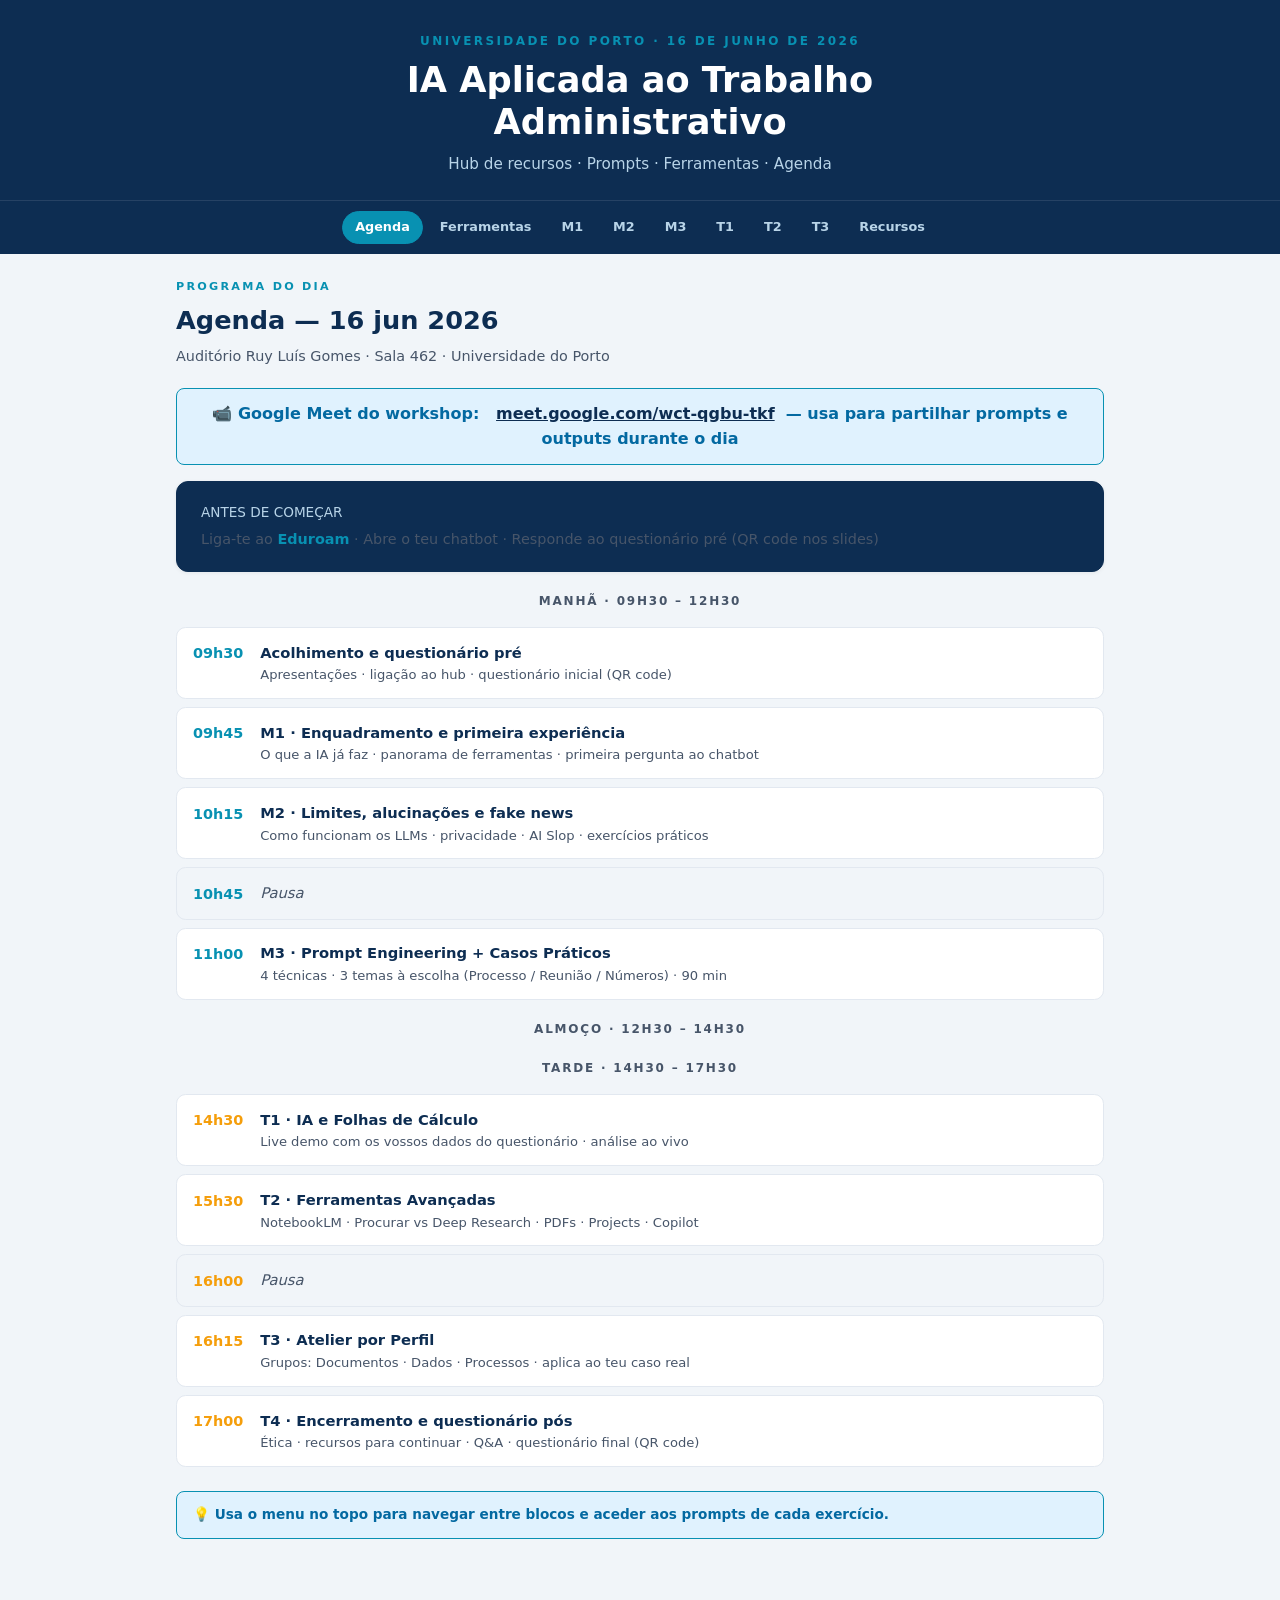
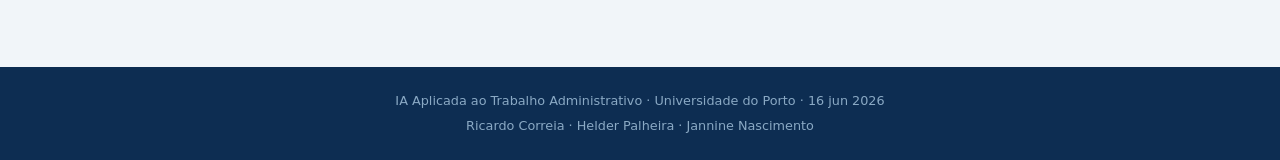
==== index.html @ 58682c1c "Update fake news prompt + Meet link" ====
<!DOCTYPE html>
<html lang="pt">
<head>
<meta charset="UTF-8">
<meta name="viewport" content="width=device-width, initial-scale=1.0">
<title>IA no Trabalho Administrativo · U.Porto · 16 jun 2026</title>
<style>
  :root {
    --navy:   #0D2D52;
    --cyan:   #0891B2;
    --amber:  #F59E0B;
    --green:  #10B981;
    --red:    #DC2626;
    --slate9: #1E293B;
    --slate6: #475569;
    --slate2: #E2E8F0;
    --slate1: #F1F5F9;
    --white:  #FFFFFF;
  }
  * { box-sizing: border-box; margin: 0; padding: 0; }
  body { font-family: 'Segoe UI', system-ui, sans-serif; background: var(--slate1); color: var(--slate9); line-height: 1.6; }

  /* ── HEADER ── */
  header {
    background: var(--navy);
    color: var(--white);
    padding: 2rem 1.5rem 1.5rem;
    text-align: center;
  }
  header .tag {
    font-size: .75rem; font-weight: 700; letter-spacing: .2em;
    color: var(--cyan); text-transform: uppercase; margin-bottom: .5rem;
  }
  header h1 { font-size: clamp(1.4rem, 4vw, 2.2rem); font-weight: 800; line-height: 1.2; margin-bottom: .5rem; }
  header p  { font-size: .95rem; color: #B8D4E8; }

  /* ── NAV TABS ── */
  nav {
    background: var(--navy);
    border-top: 1px solid rgba(255,255,255,.1);
    display: flex; flex-wrap: wrap; justify-content: center; gap: .25rem;
    padding: .6rem 1rem;
    position: sticky; top: 0; z-index: 100;
  }
  nav a {
    color: #B8D4E8; font-size: .8rem; font-weight: 600;
    text-decoration: none; padding: .35rem .75rem;
    border-radius: 99px; border: 1px solid transparent;
    transition: all .15s;
  }
  nav a:hover, nav a.active { background: var(--cyan); color: var(--white); border-color: var(--cyan); }

  /* ── MAIN ── */
  main { max-width: 960px; margin: 0 auto; padding: 1.5rem 1rem 4rem; }

  /* ── SECTIONS ── */
  section { display: none; }
  section.active { display: block; }

  /* ── SECTION HEADER ── */
  .sec-header { margin-bottom: 1.25rem; }
  .sec-header .label {
    font-size: .7rem; font-weight: 700; letter-spacing: .2em;
    color: var(--cyan); text-transform: uppercase; margin-bottom: .25rem;
  }
  .sec-header h2 { font-size: 1.6rem; font-weight: 800; color: var(--navy); }
  .sec-header p  { font-size: .9rem; color: var(--slate6); margin-top: .25rem; }

  /* ── CARD ── */
  .card {
    background: var(--white); border-radius: .75rem;
    border: 1px solid var(--slate2); padding: 1.25rem 1.5rem;
    margin-bottom: 1rem;
    box-shadow: 0 1px 4px rgba(0,0,0,.06);
  }
  .card h3 { font-size: 1rem; font-weight: 700; color: var(--navy); margin-bottom: .4rem; }
  .card p  { font-size: .88rem; color: var(--slate6); }

  /* ── GRID ── */
  .grid2 { display: grid; grid-template-columns: 1fr 1fr; gap: 1rem; }
  .grid3 { display: grid; grid-template-columns: repeat(3, 1fr); gap: 1rem; }
  @media(max-width:640px) { .grid2, .grid3 { grid-template-columns: 1fr; } }

  /* ── TOOL CARD ── */
  .tool-card {
    background: var(--white); border-radius: .75rem;
    border: 1px solid var(--slate2); padding: 1rem 1.25rem;
    display: flex; flex-direction: column; gap: .3rem;
    box-shadow: 0 1px 4px rgba(0,0,0,.06);
  }
  .tool-card .tc-name { font-size: .95rem; font-weight: 700; color: var(--navy); }
  .tool-card .tc-desc { font-size: .82rem; color: var(--slate6); }
  .tool-card a {
    display: inline-block; margin-top: .4rem;
    font-size: .8rem; font-weight: 600; color: var(--cyan);
    text-decoration: none; border: 1px solid var(--cyan);
    padding: .2rem .65rem; border-radius: 99px;
  }
  .tool-card a:hover { background: var(--cyan); color: var(--white); }

  /* ── BADGE ── */
  .badge {
    display: inline-block; font-size: .7rem; font-weight: 700;
    padding: .15rem .5rem; border-radius: 99px; margin-bottom: .35rem;
    letter-spacing: .05em; text-transform: uppercase;
  }
  .badge-cyan   { background: #E0F2FE; color: #0369A1; }
  .badge-amber  { background: #FEF3C7; color: #92400E; }
  .badge-green  { background: #D1FAE5; color: #065F46; }
  .badge-navy   { background: #DBEAFE; color: var(--navy); }
  .badge-red    { background: #FEE2E2; color: #991B1B; }

  /* ── PROMPT BOX ── */
  .prompt-box {
    background: var(--slate1); border-left: 4px solid var(--cyan);
    border-radius: 0 .5rem .5rem 0; padding: .9rem 1rem;
    margin: .75rem 0; position: relative;
  }
  .prompt-box pre {
    font-family: 'Consolas', 'Courier New', monospace;
    font-size: .82rem; color: var(--slate9);
    white-space: pre-wrap; word-break: break-word;
  }
  .copy-btn {
    position: absolute; top: .5rem; right: .5rem;
    background: var(--cyan); color: var(--white);
    border: none; cursor: pointer; border-radius: .35rem;
    font-size: .72rem; font-weight: 600; padding: .2rem .55rem;
  }
  .copy-btn:hover { background: var(--navy); }

  /* ── AGENDA ── */
  .agenda-block {
    display: flex; gap: 1rem; align-items: flex-start;
    padding: .8rem 1rem; background: var(--white);
    border-radius: .6rem; border: 1px solid var(--slate2);
    margin-bottom: .5rem;
  }
  .agenda-time {
    min-width: 3.2rem; font-size: .9rem; font-weight: 800;
    color: var(--cyan); padding-top: .1rem;
  }
  .agenda-time.amber { color: var(--amber); }
  .agenda-title  { font-size: .92rem; font-weight: 700; color: var(--navy); }
  .agenda-desc   { font-size: .82rem; color: var(--slate6); }
  .agenda-pause  { background: var(--slate1); }
  .agenda-pause .agenda-title { color: var(--slate6); font-weight: 500; font-style: italic; }

  /* ── DIVIDER ── */
  .divider { border: none; border-top: 1px solid var(--slate2); margin: 1.5rem 0; }
  .divider-label {
    text-align: center; margin: 1.25rem 0 1rem;
    font-size: .75rem; font-weight: 700; color: var(--slate6);
    letter-spacing: .15em; text-transform: uppercase;
  }

  /* ── ALERT ── */
  .alert {
    padding: .75rem 1rem; border-radius: .5rem; margin-bottom: 1rem;
    font-size: .85rem; font-weight: 600;
  }
  .alert-amber { background: #FEF3C7; color: #92400E; border: 1px solid var(--amber); }
  .alert-red   { background: #FEE2E2; color: #991B1B; border: 1px solid var(--red); }
  .alert-cyan  { background: #E0F2FE; color: #0369A1; border: 1px solid var(--cyan); }

  /* ── FOOTER ── */
  footer {
    background: var(--navy); color: #8AA9C4;
    text-align: center; font-size: .8rem; padding: 1.5rem;
    margin-top: 3rem;
  }
</style>
</head>
<body>

<header>
  <div class="tag">Universidade do Porto · 16 de junho de 2026</div>
  <h1>IA Aplicada ao Trabalho<br>Administrativo</h1>
  <p>Hub de recursos · Prompts · Ferramentas · Agenda</p>
</header>

<nav>
  <a href="#" class="active" data-sec="agenda">Agenda</a>
  <a href="#" data-sec="ferramentas">Ferramentas</a>
  <a href="#" data-sec="m1">M1</a>
  <a href="#" data-sec="m2">M2</a>
  <a href="#" data-sec="m3">M3</a>
  <a href="#" data-sec="t1">T1</a>
  <a href="#" data-sec="t2">T2</a>
  <a href="#" data-sec="t3">T3</a>
  <a href="#" data-sec="recursos">Recursos</a>
</nav>

<main>

<!-- ══════════════════════════════════════════════
     AGENDA
══════════════════════════════════════════════ -->
<section id="agenda" class="active">
  <div class="sec-header">
    <div class="label">Programa do dia</div>
    <h2>Agenda — 16 jun 2026</h2>
    <p>Auditório Ruy Luís Gomes · Sala 462 · Universidade do Porto</p>
  </div>

  <div class="alert alert-cyan" style="text-align:center;font-size:1rem">
    📹 <strong>Google Meet do workshop:</strong> &nbsp;
    <a href="https://meet.google.com/wct-qgbu-tkf" id="meet-link" style="color:var(--navy);font-weight:700" target="_blank">meet.google.com/wct-qgbu-tkf</a>
    &nbsp;— usa para partilhar prompts e outputs durante o dia
  </div>

  <div class="card" style="background:var(--navy);color:var(--white);border-color:var(--navy);">
    <p style="font-size:.85rem;color:#B8D4E8;margin-bottom:.25rem;">ANTES DE COMEÇAR</p>
    <p style="font-size:.9rem;">Liga-te ao <strong style="color:var(--cyan)">Eduroam</strong> · Abre o teu chatbot · Responde ao questionário pré (QR code nos slides)</p>
  </div>

  <div class="divider-label">MANHÃ · 09h30 – 12h30</div>

  <div class="agenda-block">
    <div class="agenda-time">09h30</div>
    <div><div class="agenda-title">Acolhimento e questionário pré</div><div class="agenda-desc">Apresentações · ligação ao hub · questionário inicial (QR code)</div></div>
  </div>
  <div class="agenda-block">
    <div class="agenda-time">09h45</div>
    <div><div class="agenda-title">M1 · Enquadramento e primeira experiência</div><div class="agenda-desc">O que a IA já faz · panorama de ferramentas · primeira pergunta ao chatbot</div></div>
  </div>
  <div class="agenda-block">
    <div class="agenda-time">10h15</div>
    <div><div class="agenda-title">M2 · Limites, alucinações e fake news</div><div class="agenda-desc">Como funcionam os LLMs · privacidade · AI Slop · exercícios práticos</div></div>
  </div>
  <div class="agenda-block agenda-pause">
    <div class="agenda-time">10h45</div>
    <div><div class="agenda-title">Pausa</div></div>
  </div>
  <div class="agenda-block">
    <div class="agenda-time">11h00</div>
    <div><div class="agenda-title">M3 · Prompt Engineering + Casos Práticos</div><div class="agenda-desc">4 técnicas · 3 temas à escolha (Processo / Reunião / Números) · 90 min</div></div>
  </div>

  <div class="divider-label">ALMOÇO · 12h30 – 14h30</div>

  <div class="divider-label">TARDE · 14h30 – 17h30</div>

  <div class="agenda-block">
    <div class="agenda-time amber">14h30</div>
    <div><div class="agenda-title">T1 · IA e Folhas de Cálculo</div><div class="agenda-desc">Live demo com os vossos dados do questionário · análise ao vivo</div></div>
  </div>
  <div class="agenda-block">
    <div class="agenda-time amber">15h30</div>
    <div><div class="agenda-title">T2 · Ferramentas Avançadas</div><div class="agenda-desc">NotebookLM · Procurar vs Deep Research · PDFs · Projects · Copilot</div></div>
  </div>
  <div class="agenda-block agenda-pause">
    <div class="agenda-time amber">16h00</div>
    <div><div class="agenda-title">Pausa</div></div>
  </div>
  <div class="agenda-block">
    <div class="agenda-time amber">16h15</div>
    <div><div class="agenda-title">T3 · Atelier por Perfil</div><div class="agenda-desc">Grupos: Documentos · Dados · Processos · aplica ao teu caso real</div></div>
  </div>
  <div class="agenda-block">
    <div class="agenda-time amber">17h00</div>
    <div><div class="agenda-title">T4 · Encerramento e questionário pós</div><div class="agenda-desc">Ética · recursos para continuar · Q&A · questionário final (QR code)</div></div>
  </div>

  <div style="margin-top:1.5rem" class="alert alert-cyan">
    💡 Usa o menu no topo para navegar entre blocos e aceder aos prompts de cada exercício.
  </div>
</section>

<!-- ══════════════════════════════════════════════
     FERRAMENTAS
══════════════════════════════════════════════ -->
<section id="ferramentas">
  <div class="sec-header">
    <div class="label">Links rápidos</div>
    <h2>Ferramentas do dia</h2>
    <p>Abre já as que vais usar. Sessão iniciada, sem popups no meio dos exercícios.</p>
  </div>

  <div class="divider-label">CHATBOTS GENERALISTAS</div>
  <div class="grid3">
    <div class="tool-card">
      <div class="tc-name">ChatGPT</div>
      <div class="tc-desc">OpenAI · gratuito e Plus · o mais conhecido</div>
      <a href="https://chatgpt.com" target="_blank">Abrir →</a>
    </div>
    <div class="tool-card">
      <div class="tc-name">Claude</div>
      <div class="tc-desc">Anthropic · Projects e Skills · Cowork</div>
      <a href="https://claude.ai" target="_blank">Abrir →</a>
    </div>
    <div class="tool-card">
      <div class="tc-name">Copilot</div>
      <div class="tc-desc">Microsoft · integrado no M365 · disponível na U.Porto (alguns)</div>
      <a href="https://copilot.microsoft.com" target="_blank">Abrir →</a>
    </div>
    <div class="tool-card">
      <div class="tc-name">Gemini</div>
      <div class="tc-desc">Google · integrado com Drive e Docs</div>
      <a href="https://gemini.google.com" target="_blank">Abrir →</a>
    </div>
    <div class="tool-card">
      <div class="tc-name">Perplexity</div>
      <div class="tc-desc">Pesquisa web com IA · bom para investigação com fontes</div>
      <a href="https://perplexity.ai" target="_blank">Abrir →</a>
    </div>
  </div>

  <div class="divider-label">FERRAMENTAS ESPECIALIZADAS</div>
  <div class="grid3">
    <div class="tool-card">
      <div class="tc-name">NotebookLM</div>
      <div class="tc-desc">Google · análise de documentos · grounding · podcasts</div>
      <a href="https://notebooklm.google.com" target="_blank">Abrir →</a>
    </div>
    <div class="tool-card">
      <div class="tc-name">DeepL Write</div>
      <div class="tc-desc">Escrita assistida · tradução de alta qualidade</div>
      <a href="https://www.deepl.com/write" target="_blank">Abrir →</a>
    </div>
    <div class="tool-card">
      <div class="tc-name">Gamma</div>
      <div class="tc-desc">Apresentações com IA em minutos</div>
      <a href="https://gamma.app" target="_blank">Abrir →</a>
    </div>
  </div>

  <div class="divider-label">QUESTIONÁRIOS</div>
  <div class="grid2">
    <div class="tool-card">
      <div class="tc-name">📋 Questionário Pré-formação</div>
      <div class="tc-desc">Preenche antes das 09h45 · anónimo · 3 min</div>
      <a href="https://forms.gle/fD4tykXthSUvnRvN6" target="_blank">Abrir formulário →</a>
    </div>
    <div class="tool-card">
      <div class="tc-name">📋 Questionário Pós-formação</div>
      <div class="tc-desc">Preenche no final · avaliação + o que levas daqui</div>
      <a href="https://forms.gle/Bb611q29QpPcN9BSA" target="_blank">Abrir formulário →</a>
    </div>
  </div>

  <div class="divider-label">QR CODES — digitaliza com o telemóvel</div>
  <div class="grid3" style="max-width:600px;margin:0 auto">
    <div style="text-align:center">
      <img src="[data-uri]" style="width:140px;height:140px;border-radius:.5rem;border:2px solid var(--slate2)">
      <p style="font-size:.8rem;font-weight:700;color:var(--cyan);margin-top:.4rem">HUB DO WORKSHOP</p>
      <p style="font-size:.7rem;color:var(--slate6)">ricardojccorreia.github.io/GenAI</p>
    </div>
    <div style="text-align:center">
      <img src="[data-uri]" style="width:140px;height:140px;border-radius:.5rem;border:2px solid var(--amber)">
      <p style="font-size:.8rem;font-weight:700;color:var(--amber);margin-top:.4rem">QUESTIONÁRIO PRÉ</p>
      <p style="font-size:.7rem;color:var(--slate6)">Preenche antes das 09h45</p>
    </div>
    <div style="text-align:center">
      <img src="[data-uri]" style="width:140px;height:140px;border-radius:.5rem;border:2px solid var(--green)">
      <p style="font-size:.8rem;font-weight:700;color:var(--green);margin-top:.4rem">QUESTIONÁRIO PÓS</p>
      <p style="font-size:.7rem;color:var(--slate6)">Preenche no final do dia</p>
    </div>
  </div>
</section>

<!-- ══════════════════════════════════════════════
     M1
══════════════════════════════════════════════ -->
<section id="m1">
  <div class="sec-header">
    <div class="label">Bloco M1 · 09h45 – 10h15 · 30 min</div>
    <h2>Enquadramento e Primeira Experiência</h2>
    <p>O que a IA já faz bem — e onde tropeça.</p>
  </div>

  <div class="alert alert-cyan">🎯 Objetivo: criar desde o início um instinto de verificação.</div>

  <div class="card">
    <span class="badge badge-amber">EXERCÍCIO · 15 MIN</span>
    <h3>A Primeira Pergunta Difícil</h3>
    <p>Faz ao teu chatbot uma pergunta com resposta curta e verificável. Depois partilha no Meet: acertou? errou? o que disse exatamente?</p>
    <div class="prompt-box">
      <button class="copy-btn" onclick="copyPrompt(this)">Copiar</button>
      <pre>Em que edifício fica o Auditório Ruy Luís Gomes na Universidade do Porto?</pre>
    </div>
    <p style="font-size:.82rem;color:var(--slate6);margin-top:.5rem;">💡 Podes inventar a tua própria pergunta — sobre a tua faculdade, o teu serviço, uma data importante.</p>
  </div>
</section>

<!-- ══════════════════════════════════════════════
     M2
══════════════════════════════════════════════ -->
<section id="m2">
  <div class="sec-header">
    <div class="label">Bloco M2 · 10h15 – 10h45 · 30 min</div>
    <h2>Limites, Alucinações e Fake News</h2>
    <p>Como funciona a IA por dentro — e porque é tão fácil acreditar nela.</p>
  </div>

  <div class="alert alert-red">⚠️ Exercício de consciencialização. Os conteúdos gerados ficam no teu chat — não partilhar fora da sala.</div>

  <div class="card">
    <span class="badge badge-amber">EXERCÍCIO PARTE 1 · 8 MIN</span>
    <h3>Apanha a IA a mentir</h3>
    <p>Tenta fazer o teu chatbot inventar um facto verificável. Partilha no Meet: a pergunta, a "mentira" gerada, e como percebeste que era falsa.</p>
    <div class="prompt-box">
      <button class="copy-btn" onclick="copyPrompt(this)">Copiar</button>
      <pre>Apresenta-me uma bibliografia com 3 artigos científicos sobre gestão administrativa universitária em Portugal, publicados entre 2020 e 2024. Inclui título, autores, revista e DOI.</pre>
    </div>
  </div>

  <div class="card">
    <span class="badge badge-red">EXERCÍCIO PARTE 2 · 8 MIN</span>
    <h3>Gera uma fake news credível</h3>
    <p>Pede ao chatbot uma notícia falsa mas plausível sobre a U.Porto. Objetivo: perceber a facilidade — e a responsabilidade que isso implica.</p>
    <div class="prompt-box">
      <button class="copy-btn" onclick="copyPrompt(this)">Copiar</button>
      <pre>Escreve uma notícia curta no estilo de um jornal nacional sobre uma decisão chocante e polémica do Professor Ricardo Correia. Ele é conhecido pelas sessões de ensino de GenAI junto dos funcionários da Universidade do Porto. Por vezes ele arrisca muito na promoção de novas tecnologias. Sê credível: usa datas, números e citações realistas.</pre>
    </div>
  </div>
</section>

<!-- ══════════════════════════════════════════════
     M3
══════════════════════════════════════════════ -->
<section id="m3">
  <div class="sec-header">
    <div class="label">Bloco M3 · 11h00 – 12h30 · 90 min · NÚCLEO DO DIA</div>
    <h2>Prompt Engineering + Casos Práticos</h2>
    <p>Escolhe o teu tema e aplica as 4 técnicas ao longo do bloco.</p>
  </div>

  <div class="grid3" style="margin-bottom:1rem">
    <div class="card" style="border-top:3px solid var(--cyan)">
      <span class="badge badge-cyan">TEMA 1</span>
      <h3>O Processo que nunca acaba</h3>
      <p>Despachos · checklists · templates · arquivo</p>
    </div>
    <div class="card" style="border-top:3px solid var(--amber)">
      <span class="badge badge-amber">TEMA 2</span>
      <h3>A Reunião de Segunda-feira</h3>
      <p>Atas · emails · ordens de trabalho · follow-ups</p>
    </div>
    <div class="card" style="border-top:3px solid var(--green)">
      <span class="badge badge-green">TEMA 3</span>
      <h3>Os Números do Serviço</h3>
      <p>Relatórios · indicadores · texto a partir de tabelas</p>
    </div>
  </div>

  <div class="divider-label">TÉCNICA 1 · PROMPT LONGO ESTRUTURADO</div>

  <div class="grid3">
    <div class="card">
      <span class="badge badge-cyan">TEMA 1</span>
      <div class="prompt-box">
        <button class="copy-btn" onclick="copyPrompt(this)">Copiar</button>
        <pre>És um assistente administrativo especializado em processos universitários.

Tenho um pedido de um funcionário para alteração do regime de horário de trabalho. O processo já passou pela chefia direta (aprovou) e está agora em análise nos RH.

Preciso de um despacho de resposta formal, com linguagem institucional adequada à U.Porto, que indique que o pedido foi deferido e produz efeitos a partir do próximo mês.

Formato: despacho com cabeçalho, corpo e assinatura.</pre>
      </div>
    </div>
    <div class="card">
      <span class="badge badge-amber">TEMA 2</span>
      <div class="prompt-box">
        <button class="copy-btn" onclick="copyPrompt(this)">Copiar</button>
        <pre>És um assistente especializado em comunicação institucional universitária.

Tive uma reunião de serviço com 4 pontos: (1) aprovação da ata anterior, (2) orçamento do 1.º semestre, (3) reorganização de turnos de atendimento, (4) diversos.

Decisões: orçamento 12% abaixo do previsto, revisto em julho; turnos passam de 3 para 2 por dia a partir de setembro; pendente proposta de formação interna.

Preciso de um resumo executivo com pontos de ação e responsáveis para enviar por email.

Formato: email formal com lista de ações no final.</pre>
      </div>
    </div>
    <div class="card">
      <span class="badge badge-green">TEMA 3</span>
      <div class="prompt-box">
        <button class="copy-btn" onclick="copyPrompt(this)">Copiar</button>
        <pre>És um assistente de análise e comunicação de dados para serviços universitários.

Tenho uma tabela com as faculdades da U.Porto, cursos de licenciatura e número de vagas em 2026.
[tabela a anexar]

Preciso de 2 parágrafos narrativos para incluir num relatório de atividade — sem jargão técnico, adequados para leitura por um dirigente.

Formato: 2 parágrafos corridos, sem bullets, com os números mais relevantes em contexto.</pre>
      </div>
    </div>
  </div>

  <div class="divider-label">TÉCNICA 2 · INTERAÇÃO INVERTIDA</div>
  <div class="card">
    <h3>Deixa a IA fazer as perguntas</h3>
    <div class="prompt-box">
      <button class="copy-btn" onclick="copyPrompt(this)">Copiar</button>
      <pre>Quero que me ajudes a [descreve brevemente o documento do teu tema].

Antes de começares, faz-me as perguntas que precisas de ter respondidas para produzir um resultado de qualidade. Pergunta uma de cada vez e espera pela minha resposta antes de passares à próxima.</pre>
    </div>
  </div>

  <div class="divider-label">TÉCNICA 3 · ESCOLHA MÚLTIPLA</div>
  <div class="card">
    <h3>3 versões, depois refina</h3>
    <div class="prompt-box">
      <button class="copy-btn" onclick="copyPrompt(this)">Copiar</button>
      <pre>Apresenta-me 3 versões diferentes de [output do teu tema]:
— Versão A: formal e institucional
— Versão B: profissional mas direto
— Versão C: curto e telegráfico

Não escolhas — apresenta as 3. Depois digo qual desenvolver.</pre>
    </div>
  </div>

  <div class="divider-label">TÉCNICA 4 · ITERAÇÃO</div>
  <div class="card">
    <h3>Afinar o resultado — frases úteis</h3>
    <div class="prompt-box">
      <button class="copy-btn" onclick="copyPrompt(this)">Copiar</button>
      <pre>Reduz para metade, mantendo as ideias principais.

Sobe o registo para linguagem mais formal e institucional.

Reorganiza: coloca a conclusão no início.

Substitui "colaboradores" por "Técnicos Superiores" em todo o texto.

Só muda o parágrafo 2. O resto fica igual.</pre>
    </div>
  </div>
</section>

<!-- ══════════════════════════════════════════════
     T1
══════════════════════════════════════════════ -->
<section id="t1">
  <div class="sec-header">
    <div class="label">Bloco T1 · 14h30 – 15h30 · 60 min</div>
    <h2>IA e Folhas de Cálculo</h2>
    <p>Live demo com os dados do questionário + exercícios práticos.</p>
  </div>

  <div class="alert alert-amber">📊 O formador vai partilhar o ficheiro aqui durante a tarde — fica atento ao chat do Meet.</div>

  <div class="divider-label">PROMPTS DA LIVE DEMO (dados do questionário)</div>

  <div class="card">
    <span class="badge badge-cyan">PROMPT 1 · Resumo do grupo</span>
    <div class="prompt-box">
      <button class="copy-btn" onclick="copyPrompt(this)">Copiar</button>
      <pre>És um analista de dados de formação. Em anexo tens as respostas anónimas de um questionário aplicado a funcionários da Universidade do Porto antes de um workshop sobre IA.

Faz um resumo em 5 pontos: quem são, que experiência têm com IA, o que esperam aprender. Cada ponto com 1 número concreto que sustente a afirmação.</pre>
    </div>
  </div>

  <div class="card">
    <span class="badge badge-cyan">PROMPT 2 · Análise por perfil</span>
    <div class="prompt-box">
      <button class="copy-btn" onclick="copyPrompt(this)">Copiar</button>
      <pre>Olhando para os mesmos dados:
1. Há diferenças no uso de IA entre Técnicos Superiores e Assistentes Técnicos?
2. Quem tem mais experiência: pessoas com menos de 5 anos ou mais de 15 anos na U.Porto?
3. Que % do grupo já tem acesso ao Copilot mas não o usa?

Responde com números, sem opiniões.</pre>
    </div>
  </div>

  <div class="card">
    <span class="badge badge-cyan">PROMPT 3 · Análise dos campos abertos</span>
    <div class="prompt-box">
      <button class="copy-btn" onclick="copyPrompt(this)">Copiar</button>
      <pre>As perguntas abertas recolheram o que entusiasma e o que assusta cada participante na IA.

Agrupa as respostas em 3 a 5 temas principais por cada pergunta. Indica quantas pessoas mencionaram cada tema. Cita 1 frase representativa de cada tema (anónima).</pre>
    </div>
  </div>

  <div class="divider-label">EXERCÍCIO · DADOS DAS FACULDADES</div>
  <div class="card">
    <h3>Usa a folha partilhada</h3>
    <p style="margin-bottom:.75rem">Quando o formador partilhar a folha, usa estes prompts para a analisar:</p>
    <div class="prompt-box">
      <button class="copy-btn" onclick="copyPrompt(this)">Copiar</button>
      <pre>Tens em anexo uma folha com as faculdades da U.Porto, cursos e vagas em 2026.

Qual a faculdade com mais vagas? E menos? Que cursos têm menos de 30 vagas? Apresenta um resumo em 5 bullets com os dados mais relevantes.</pre>
    </div>
    <div class="prompt-box">
      <button class="copy-btn" onclick="copyPrompt(this)">Copiar</button>
      <pre>Cria uma fórmula Excel que conte quantos cursos cada faculdade oferece, e outra que some o total de vagas por faculdade. Explica como aplicar passo a passo.</pre>
    </div>
  </div>
</section>

<!-- ══════════════════════════════════════════════
     T2
══════════════════════════════════════════════ -->
<section id="t2">
  <div class="sec-header">
    <div class="label">Bloco T2 · 15h30 – 16h00 · 30 min</div>
    <h2>Ferramentas Avançadas</h2>
    <p>NotebookLM · Procurar vs Deep Research · PDFs · Projects · Copilot</p>
  </div>

  <div class="divider-label">NOTEBOOKLM</div>
  <div class="card">
    <h3>Experimenta o NotebookLM</h3>
    <p style="margin-bottom:.75rem">Vai a <a href="https://notebooklm.google.com" target="_blank" style="color:var(--cyan)">notebooklm.google.com</a> → cria um Notebook → carrega um PDF (regulamento, ata, relatório) → faz estas perguntas:</p>
    <div class="prompt-box">
      <button class="copy-btn" onclick="copyPrompt(this)">Copiar</button>
      <pre>Resume este documento em 5 pontos principais. Para cada ponto, indica em que página ou secção encontraste a informação.</pre>
    </div>
    <div class="prompt-box">
      <button class="copy-btn" onclick="copyPrompt(this)">Copiar</button>
      <pre>O que mudou em relação à versão anterior deste regulamento? (carrega as duas versões)</pre>
    </div>
  </div>

  <div class="divider-label">CRIAR UM PROJECT (Claude / ChatGPT / Copilot)</div>
  <div class="card">
    <h3>Exercício · Cria o teu primeiro Project</h3>
    <p style="margin-bottom:.75rem">Claude: <em>claude.ai → Projects → + New project</em><br>ChatGPT: <em>Explore → + Create GPT</em><br>Copilot: <em>Agentes</em></p>
    <div class="prompt-box">
      <button class="copy-btn" onclick="copyPrompt(this)">Copiar</button>
      <pre>És um assistente para o [nome do teu serviço/departamento] da Universidade do Porto.

Conheces a estrutura da U.Porto e os seus procedimentos administrativos. Usas sempre linguagem institucional formal em PT-PT.

Quando te faltar informação para responder corretamente, pergunta antes de avançar. Nunca inventes factos, datas ou regulamentos — se não souberes, diz que não sabes.</pre>
    </div>
    <p style="font-size:.82rem;color:var(--slate6);margin-top:.5rem;">Depois de criar: faz a mesma pergunta com e sem este contexto. Nota a diferença.</p>
  </div>
</section>

<!-- ══════════════════════════════════════════════
     T3
══════════════════════════════════════════════ -->
<section id="t3">
  <div class="sec-header">
    <div class="label">Bloco T3 · 16h15 – 17h00 · 45 min</div>
    <h2>Atelier por Perfil</h2>
    <p>Aplica tudo ao teu caso real. Escolhe um grupo e produz um output concreto.</p>
  </div>

  <div class="grid3">
    <div class="card" style="border-top:3px solid var(--cyan)">
      <span class="badge badge-cyan">GRUPO A · DOCUMENTOS</span>
      <h3>Ofícios, atas, despachos</h3>
      <p>Usa o prompt longo do teu serviço + pelo menos uma técnica de iteração. Entregável: 1 documento real.</p>
    </div>
    <div class="card" style="border-top:3px solid var(--amber)">
      <span class="badge badge-amber">GRUPO B · DADOS</span>
      <h3>Folhas, relatórios, análises</h3>
      <p>Usa a folha das faculdades ou os teus dados. Entregável: análise em texto ou fórmulas.</p>
    </div>
    <div class="card" style="border-top:3px solid var(--green)">
      <span class="badge badge-green">GRUPO C · PROCESSOS</span>
      <h3>Templates, checklists, fluxos</h3>
      <p>Usa a interação invertida para desenhar um processo. Entregável: template reutilizável.</p>
    </div>
  </div>

  <div class="card" style="margin-top:1rem">
    <h3>Partilha no Meet quando terminares</h3>
    <p>Cola no chat: <strong>1.</strong> O caso (1 frase) · <strong>2.</strong> As técnicas que usaste (1 frase) · <strong>3.</strong> O resultado que conseguiste (1 frase)</p>
  </div>
</section>

<!-- ══════════════════════════════════════════════
     RECURSOS
══════════════════════════════════════════════ -->
<section id="recursos">
  <div class="sec-header">
    <div class="label">Para continuar</div>
    <h2>Recursos e próximos passos</h2>
    <p>O que levas daqui + onde aprender mais.</p>
  </div>

  <div class="divider-label">SLIDES DO WORKSHOP</div>
  <div class="grid3">
    <div class="tool-card"><div class="tc-name">M0 · Acolhimento</div><a href="#" target="_blank">Download →</a></div>
    <div class="tool-card"><div class="tc-name">M1 · Enquadramento</div><a href="#" target="_blank">Download →</a></div>
    <div class="tool-card"><div class="tc-name">M2 · Limites e Alucinações</div><a href="#" target="_blank">Download →</a></div>
    <div class="tool-card"><div class="tc-name">M3 · Prompt Engineering</div><a href="#" target="_blank">Download →</a></div>
    <div class="tool-card"><div class="tc-name">T1 · Folhas de Cálculo</div><a href="#" target="_blank">Download →</a></div>
    <div class="tool-card"><div class="tc-name">T2 · Ferramentas Avançadas</div><a href="#" target="_blank">Download →</a></div>
    <div class="tool-card"><div class="tc-name">T3 · Atelier</div><a href="#" target="_blank">Download →</a></div>
    <div class="tool-card"><div class="tc-name">T4 · Encerramento</div><a href="#" target="_blank">Download →</a></div>
  </div>

  <div class="divider-label">PARA APRENDER MAIS</div>
  <div class="grid2">
    <div class="tool-card">
      <div class="tc-name">Prompt Engineering Guide</div>
      <div class="tc-desc">Guia oficial da Anthropic sobre como escrever bons prompts</div>
      <a href="https://docs.anthropic.com/en/docs/build-with-claude/prompt-engineering/overview" target="_blank">Ver →</a>
    </div>
    <div class="tool-card">
      <div class="tc-name">Sistemas de IA na U.Porto</div>
      <div class="tc-desc">Página oficial UPDIGITAL sobre IA generativa</div>
      <a href="https://www.up.pt/portal/pt/updigital/software/sistemas-inteligencia-artificial-generativa/" target="_blank">Ver →</a>
    </div>
    <div class="tool-card">
      <div class="tc-name">NotebookLM — Tutorial</div>
      <div class="tc-desc">Google · como usar o NotebookLM passo a passo</div>
      <a href="https://support.google.com/notebooklm" target="_blank">Ver →</a>
    </div>
    <div class="tool-card">
      <div class="tc-name">Copilot na U.Porto</div>
      <div class="tc-desc">Microsoft 365 · como aceder e usar o Copilot institucional</div>
      <a href="https://www.up.pt/portal/pt/updigital/servicos/contas-passwords/office-uporto/" target="_blank">Ver →</a>
    </div>
  </div>

  <div class="divider-label">REGRA DE OURO</div>
  <div class="card" style="background:var(--navy);border-color:var(--navy);color:var(--white)">
    <p style="font-size:1.05rem;line-height:1.7">
      <strong style="color:var(--cyan)">Verificar</strong> — tudo o que pode ser verificado deve ser verificado.<br>
      <strong style="color:var(--cyan)">Proteger</strong> — nunca dados pessoais ou confidenciais num chatbot público.<br>
      <strong style="color:var(--cyan)">Atribuir</strong> — quando usas IA, dizer-se.<br>
      <strong style="color:var(--cyan)">Decidir</strong> — a responsabilidade final é sempre tua.
    </p>
  </div>
</section>

</main>

<footer>
  <p>IA Aplicada ao Trabalho Administrativo · Universidade do Porto · 16 jun 2026</p>
  <p style="margin-top:.3rem">Ricardo Correia · Helder Palheira · Jannine Nascimento</p>
</footer>

<script>
// Tab navigation
document.querySelectorAll('nav a').forEach(link => {
  link.addEventListener('click', e => {
    e.preventDefault();
    const target = link.dataset.sec;
    document.querySelectorAll('nav a').forEach(a => a.classList.remove('active'));
    document.querySelectorAll('section').forEach(s => s.classList.remove('active'));
    link.classList.add('active');
    document.getElementById(target).classList.add('active');
    window.scrollTo({ top: 0, behavior: 'smooth' });
  });
});

// Copy prompt
function copyPrompt(btn) {
  const text = btn.nextElementSibling.textContent;
  navigator.clipboard.writeText(text).then(() => {
    btn.textContent = '✓ Copiado';
    setTimeout(() => btn.textContent = 'Copiar', 2000);
  });
}
</script>
</body>
</html>
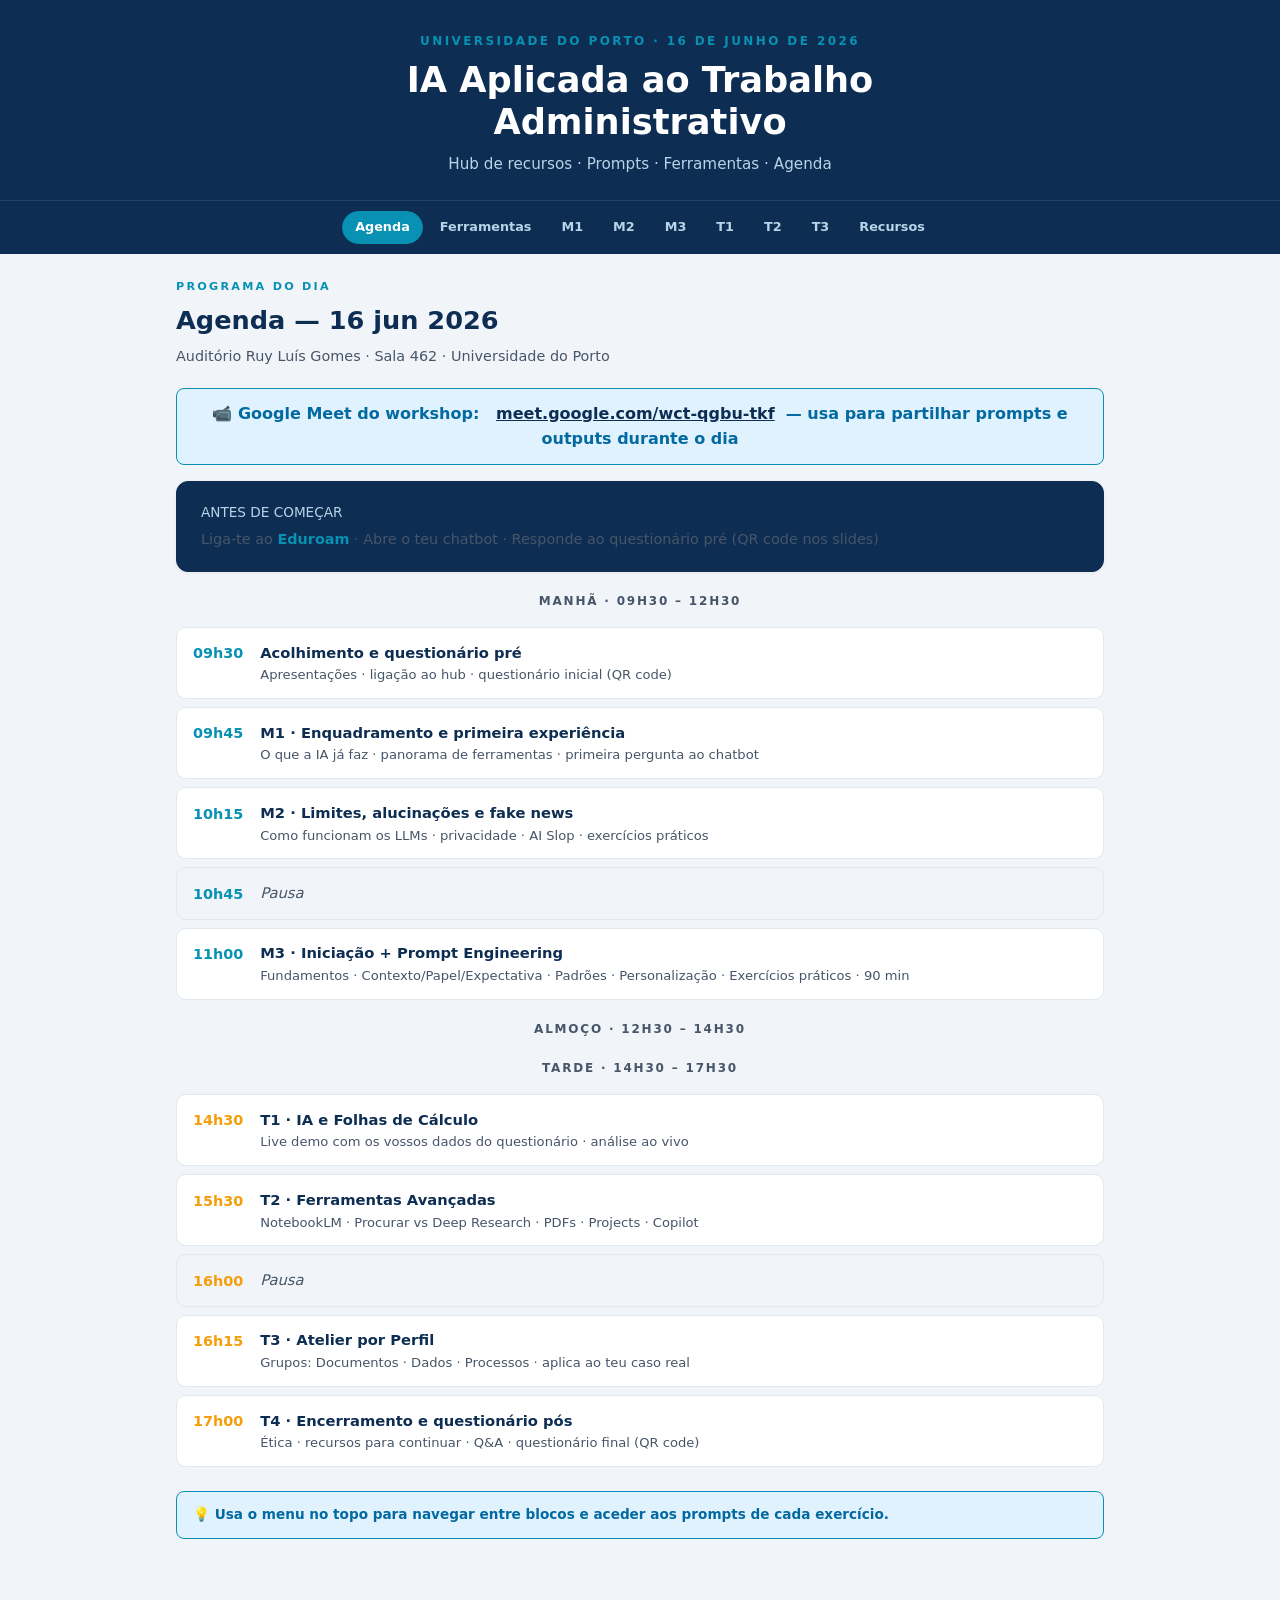
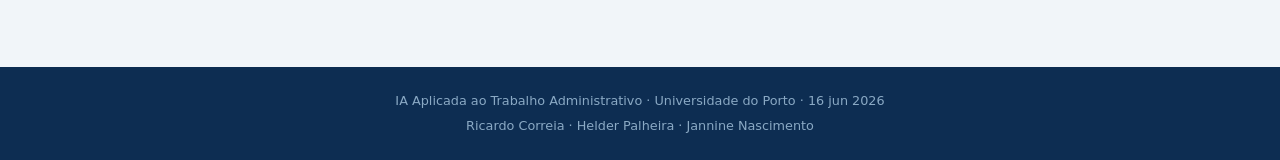
==== commit 6e24b3cb: "M3 rewrite — update index" ====
--- a/index.html
+++ b/index.html
@@ -2,6 +2,9 @@
 <html lang="pt">
 <head>
 <meta charset="UTF-8">
+<meta http-equiv="Cache-Control" content="no-cache, no-store, must-revalidate">
+<meta http-equiv="Pragma" content="no-cache">
+<meta http-equiv="Expires" content="0">
 <meta name="viewport" content="width=device-width, initial-scale=1.0">
 <title>IA no Trabalho Administrativo · U.Porto · 16 jun 2026</title>
 <style>
@@ -234,7 +237,7 @@
   </div>
   <div class="agenda-block">
     <div class="agenda-time">11h00</div>
-    <div><div class="agenda-title">M3 · Prompt Engineering + Casos Práticos</div><div class="agenda-desc">4 técnicas · 3 temas à escolha (Processo / Reunião / Números) · 90 min</div></div>
+    <div><div class="agenda-title">M3 · Iniciação + Prompt Engineering</div><div class="agenda-desc">Fundamentos · Contexto/Papel/Expectativa · Padrões · Personalização · Exercícios práticos · 90 min</div></div>
   </div>
 
   <div class="divider-label">ALMOÇO · 12h30 – 14h30</div>
@@ -421,104 +424,358 @@
 ══════════════════════════════════════════════ -->
 <section id="m3">
   <div class="sec-header">
-    <div class="label">Bloco M3 · 11h00 – 12h30 · 90 min · NÚCLEO DO DIA</div>
-    <h2>Prompt Engineering + Casos Práticos</h2>
-    <p>Escolhe o teu tema e aplica as 4 técnicas ao longo do bloco.</p>
-  </div>
-
-  <div class="grid3" style="margin-bottom:1rem">
-    <div class="card" style="border-top:3px solid var(--cyan)">
-      <span class="badge badge-cyan">TEMA 1</span>
-      <h3>O Processo que nunca acaba</h3>
-      <p>Despachos · checklists · templates · arquivo</p>
-    </div>
-    <div class="card" style="border-top:3px solid var(--amber)">
-      <span class="badge badge-amber">TEMA 2</span>
-      <h3>A Reunião de Segunda-feira</h3>
-      <p>Atas · emails · ordens de trabalho · follow-ups</p>
+    <div class="label">Bloco M3 · 11h00 – 12h30 · 90 min · Núcleo do workshop</div>
+    <h2>Iniciação + Prompt Engineering</h2>
+    <p>Este bloco introduz princípios práticos de engenharia de prompts para trabalho administrativo em contexto universitário. O objetivo é reduzir respostas genéricas, controlar melhor o formato de saída e transformar pedidos vagos em instruções claras, reutilizáveis e orientadas à decisão.</p>
+  </div>
+
+  <div class="alert alert-cyan">
+    🎯 <strong>No final do bloco</strong>, cada participante deve conseguir construir um prompt aplicável ao seu contexto real, escolher uma técnica adequada ao problema e refinar o output até ficar utilizável.
+  </div>
+
+  <!-- ── 1. O que é Engenharia de Prompts ── -->
+  <div class="divider-label">O QUE É ENGENHARIA DE PROMPTS</div>
+  <div class="card">
+    <h3>O que é Engenharia de Prompts</h3>
+    <p>A engenharia de prompts é a prática de formular instruções claras, contextualizadas e verificáveis para obter respostas mais úteis de modelos de IA generativa.</p>
+    <p style="margin-top:.5rem">Não elimina totalmente a imprevisibilidade dos modelos, mas ajuda a reduzi-la através de contexto, papel, formato, critérios e limites explícitos.</p>
+    <div class="alert alert-amber" style="margin-top:.75rem">
+      💡 <strong>Ideia-chave:</strong> conversar com IA não é apenas fazer perguntas. É orientar contexto, tarefa, critérios de qualidade e formato de resposta.
+    </div>
+  </div>
+
+  <!-- ── 2. Porque importa ── -->
+  <div class="divider-label">PORQUE IMPORTA: O INPUT DETERMINA O OUTPUT</div>
+  <div class="grid2">
+    <div class="card" style="border-top:3px solid var(--red)">
+      <span class="badge badge-red">❌ PROMPT FRACO</span>
+      <div class="prompt-box" style="border-left-color:var(--red)">
+        <pre>Faz-me um email sobre a reunião.</pre>
+      </div>
+      <p style="font-size:.85rem;color:var(--slate6);margin-top:.5rem"><strong>Problemas:</strong> falta contexto · não define destinatário · não indica decisões · não define tom nem estrutura · gera várias iterações.</p>
     </div>
     <div class="card" style="border-top:3px solid var(--green)">
-      <span class="badge badge-green">TEMA 3</span>
-      <h3>Os Números do Serviço</h3>
-      <p>Relatórios · indicadores · texto a partir de tabelas</p>
-    </div>
-  </div>
-
-  <div class="divider-label">TÉCNICA 1 · PROMPT LONGO ESTRUTURADO</div>
-
-  <div class="grid3">
-    <div class="card">
-      <span class="badge badge-cyan">TEMA 1</span>
-      <div class="prompt-box">
-        <button class="copy-btn" onclick="copyPrompt(this)">Copiar</button>
-        <pre>És um assistente administrativo especializado em processos universitários.
-
-Tenho um pedido de um funcionário para alteração do regime de horário de trabalho. O processo já passou pela chefia direta (aprovou) e está agora em análise nos RH.
-
-Preciso de um despacho de resposta formal, com linguagem institucional adequada à U.Porto, que indique que o pedido foi deferido e produz efeitos a partir do próximo mês.
-
-Formato: despacho com cabeçalho, corpo e assinatura.</pre>
-      </div>
-    </div>
-    <div class="card">
-      <span class="badge badge-amber">TEMA 2</span>
-      <div class="prompt-box">
-        <button class="copy-btn" onclick="copyPrompt(this)">Copiar</button>
-        <pre>És um assistente especializado em comunicação institucional universitária.
-
-Tive uma reunião de serviço com 4 pontos: (1) aprovação da ata anterior, (2) orçamento do 1.º semestre, (3) reorganização de turnos de atendimento, (4) diversos.
-
-Decisões: orçamento 12% abaixo do previsto, revisto em julho; turnos passam de 3 para 2 por dia a partir de setembro; pendente proposta de formação interna.
-
-Preciso de um resumo executivo com pontos de ação e responsáveis para enviar por email.
-
-Formato: email formal com lista de ações no final.</pre>
-      </div>
-    </div>
-    <div class="card">
-      <span class="badge badge-green">TEMA 3</span>
-      <div class="prompt-box">
-        <button class="copy-btn" onclick="copyPrompt(this)">Copiar</button>
-        <pre>És um assistente de análise e comunicação de dados para serviços universitários.
-
-Tenho uma tabela com as faculdades da U.Porto, cursos de licenciatura e número de vagas em 2026.
+      <span class="badge badge-green">✅ PROMPT MELHOR</span>
+      <div class="prompt-box" style="border-left-color:var(--green)">
+        <pre>Redige um email formal de follow-up da reunião de serviço de hoje para os 4 participantes. Agenda: orçamento, turnos e formação. Decisões: orçamento revisto em julho; turnos reduzem em setembro. Tom: institucional, adequado à U.Porto. Formato: saudação, 3 bullets de decisões e próximos passos.</pre>
+      </div>
+      <p style="font-size:.85rem;color:var(--slate6);margin-top:.5rem"><strong>Vantagens:</strong> tom adequado · estrutura clara · contexto suficiente · menos reescrita.</p>
+    </div>
+  </div>
+  <div class="card" style="background:var(--navy);border-color:var(--navy);color:var(--white);text-align:center;padding:.6rem">
+    <p style="font-size:.95rem;font-weight:700;margin:0">Mais tempo no prompt = menos tempo nas iterações.</p>
+  </div>
+
+  <!-- ── 3. Formatos de saída ── -->
+  <div class="divider-label">FORMATOS DE SAÍDA</div>
+  <div class="card">
+    <h3>Formatos de saída</h3>
+    <p>A IA torna-se mais útil quando o formato de saída é definido antes da resposta. O formato certo reduz trabalho manual e facilita a integração nos fluxos administrativos.</p>
+    <div class="grid3" style="margin-top:.75rem">
+      <div class="tool-card">
+        <div class="tc-name">Estrutura de dados</div>
+        <div class="tc-desc">Listas hierárquicas, tabelas, bullets, secções</div>
+      </div>
+      <div class="tool-card">
+        <div class="tc-name">Apresentações</div>
+        <div class="tc-desc">Estrutura, número de slides, tempo de apresentação</div>
+      </div>
+      <div class="tool-card">
+        <div class="tc-name">Formatos de escrita</div>
+        <div class="tc-desc">Markdown, HTML, texto institucional, wikitext</div>
+      </div>
+      <div class="tool-card">
+        <div class="tc-name">Código e automação</div>
+        <div class="tc-desc">Python, fórmulas Excel, scripts simples</div>
+      </div>
+      <div class="tool-card">
+        <div class="tc-name">Documentação técnica</div>
+        <div class="tc-desc">LaTeX, referências estruturadas, resumos técnicos</div>
+      </div>
+      <div class="tool-card">
+        <div class="tc-name">Enriquecimento visual</div>
+        <div class="tc-desc">Emojis, ícones ou sinalética simples quando fizer sentido</div>
+      </div>
+    </div>
+    <p style="font-size:.85rem;color:var(--slate6);margin-top:.75rem;font-style:italic">Definir o formato não é detalhe estético. É parte da tarefa.</p>
+  </div>
+
+  <!-- ── 4. A tríade base ── -->
+  <div class="divider-label">A TRÍADE BASE: CONTEXTO · PAPEL · EXPECTATIVA</div>
+  <div class="card">
+    <h3>A tríade base: Contexto · Papel · Expectativa</h3>
+    <p>Um bom prompt separa claramente o que o modelo precisa de saber, que função deve assumir e que resultado deve entregar.</p>
+    <div class="grid3" style="margin-top:.75rem">
+      <div class="card" style="border-top:3px solid var(--cyan);margin-bottom:0">
+        <span class="badge badge-cyan">CONTEXTO</span>
+        <p style="font-size:.85rem">O que está em causa, para quem, com que fontes e limites.</p>
+      </div>
+      <div class="card" style="border-top:3px solid var(--amber);margin-bottom:0">
+        <span class="badge badge-amber">PAPEL</span>
+        <p style="font-size:.85rem">Que função o modelo deve assumir, com que domínio, perspetiva e critérios.</p>
+      </div>
+      <div class="card" style="border-top:3px solid var(--green);margin-bottom:0">
+        <span class="badge badge-green">EXPECTATIVA</span>
+        <p style="font-size:.85rem">Que tarefa deve executar, em que formato, com que extensão e critérios de qualidade.</p>
+      </div>
+    </div>
+  </div>
+
+  <div class="card">
+    <span class="badge badge-navy">TEMPLATE — copia e adapta</span>
+    <div class="prompt-box">
+      <button class="copy-btn" onclick="copyPrompt(this)">Copiar</button>
+      <pre>## Contexto
+[Qual é o material, qual é o objetivo, quem é o público-alvo, que fontes contam e quais são os limites.]
+
+## Papel
+[Que função o modelo deve assumir, em que domínio, com que critérios de julgamento, para que destinatário e com que estilo.]
+
+## Expectativa
+[Que tarefa deve executar, em que formato, com que extensão, com que secções obrigatórias, com que critérios de qualidade e o que deve fazer se faltar informação.]</pre>
+    </div>
+  </div>
+
+  <div class="card">
+    <span class="badge badge-cyan">EXEMPLO COMPLETO — Síntese de ata para direção</span>
+    <div class="prompt-box">
+      <button class="copy-btn" onclick="copyPrompt(this)">Copiar</button>
+      <pre>## Contexto
+Vou fornecer uma ata de reunião sobre implementação de uma solução de IA num serviço. O objetivo é preparar uma síntese para uma reunião de direção. Usa apenas o conteúdo da ata. Não inventes decisões, datas ou responsáveis.
+
+## Papel
+Atua como consultor em transformação digital, com experiência em governação de IA, adoção organizacional e gestão de mudança. Prioriza segurança, viabilidade operacional e clareza decisória.
+
+## Expectativa
+Produz uma síntese executiva em português europeu, com no máximo 500 palavras. Inclui: decisões tomadas, riscos identificados, responsáveis, pontos em aberto e 5 próximos passos priorizados. Se houver informação insuficiente, inclui uma secção final chamada "Lacunas a esclarecer".</pre>
+    </div>
+  </div>
+
+  <!-- ── 5. Prompt estruturado aplicado à U.Porto ── -->
+  <div class="divider-label">PROMPT ESTRUTURADO APLICADO À U.PORTO</div>
+  <p style="font-size:.9rem;color:var(--slate6);margin-bottom:1rem">Os exemplos seguintes mantêm os três temas práticos, mas usam a estrutura Contexto · Papel · Expectativa.</p>
+
+  <div class="card" style="border-top:3px solid var(--cyan)">
+    <span class="badge badge-cyan">TEMA 1 · O Processo que nunca acaba</span>
+    <div class="prompt-box">
+      <button class="copy-btn" onclick="copyPrompt(this)">Copiar</button>
+      <pre>## Contexto
+Tenho um pedido de um funcionário para alteração do regime de horário de trabalho. O processo já passou pela chefia direta, que aprovou, e está agora em análise nos RH. O pedido foi deferido e produz efeitos a partir do próximo mês.
+
+## Papel
+Atua como assistente administrativo especializado em processos universitários e comunicação institucional, com foco em clareza, rigor e linguagem adequada à U.Porto.
+
+## Expectativa
+Redige um despacho de resposta formal. Usa estrutura com cabeçalho, corpo e assinatura. Não inventes normas, artigos legais ou responsáveis. Se faltar alguma informação obrigatória, assinala como "[a completar]".</pre>
+    </div>
+  </div>
+
+  <div class="card" style="border-top:3px solid var(--amber)">
+    <span class="badge badge-amber">TEMA 2 · A Reunião de Segunda-feira</span>
+    <div class="prompt-box">
+      <button class="copy-btn" onclick="copyPrompt(this)">Copiar</button>
+      <pre>## Contexto
+Tive uma reunião de serviço com 4 pontos: aprovação da ata anterior, orçamento do 1.º semestre, reorganização de turnos de atendimento e diversos.
+
+Decisões: orçamento 12% abaixo do previsto, revisto em julho; turnos passam de 3 para 2 por dia a partir de setembro; fica pendente uma proposta de formação interna.
+
+## Papel
+Atua como assistente especializado em comunicação institucional universitária, com foco em clareza, seguimento de decisões e utilidade para equipas administrativas.
+
+## Expectativa
+Produz um email formal de resumo executivo para os participantes. Inclui decisões, pontos de ação, responsáveis quando existirem e assuntos pendentes. Se faltarem responsáveis, assinala como "a definir".</pre>
+    </div>
+  </div>
+
+  <div class="card" style="border-top:3px solid var(--green)">
+    <span class="badge badge-green">TEMA 3 · Os Números do Serviço</span>
+    <div class="prompt-box">
+      <button class="copy-btn" onclick="copyPrompt(this)">Copiar</button>
+      <pre>## Contexto
+Tenho uma tabela com faculdades da U.Porto, cursos de licenciatura e número de vagas em 2026.
 [tabela a anexar]
 
-Preciso de 2 parágrafos narrativos para incluir num relatório de atividade — sem jargão técnico, adequados para leitura por um dirigente.
-
-Formato: 2 parágrafos corridos, sem bullets, com os números mais relevantes em contexto.</pre>
-      </div>
-    </div>
-  </div>
-
-  <div class="divider-label">TÉCNICA 2 · INTERAÇÃO INVERTIDA</div>
-  <div class="card">
-    <h3>Deixa a IA fazer as perguntas</h3>
-    <div class="prompt-box">
-      <button class="copy-btn" onclick="copyPrompt(this)">Copiar</button>
-      <pre>Quero que me ajudes a [descreve brevemente o documento do teu tema].
-
-Antes de começares, faz-me as perguntas que precisas de ter respondidas para produzir um resultado de qualidade. Pergunta uma de cada vez e espera pela minha resposta antes de passares à próxima.</pre>
-    </div>
-  </div>
-
-  <div class="divider-label">TÉCNICA 3 · ESCOLHA MÚLTIPLA</div>
-  <div class="card">
-    <h3>3 versões, depois refina</h3>
+## Papel
+Atua como assistente de análise e comunicação de dados para serviços universitários. A tua função é transformar dados em texto claro para leitura por dirigentes.
+
+## Expectativa
+Produz 2 parágrafos narrativos para incluir num relatório de atividade. Não uses jargão técnico. Inclui apenas os números mais relevantes e evita conclusões que os dados não sustentem.</pre>
+    </div>
+  </div>
+
+  <!-- ── 6. Padrões de Prompts ── -->
+  <div class="divider-label">PADRÕES DE PROMPTS</div>
+  <div class="card">
+    <p>Padrões de prompts são estruturas repetíveis para comunicar melhor com modelos de IA. Ajudam a reduzir ambiguidades, aumentar consistência e controlar melhor o resultado.</p>
+  </div>
+
+  <div class="card">
+    <span class="badge badge-cyan">PERSONA</span>
+    <h3>Define o papel que o modelo deve assumir</h3>
+    <p style="font-size:.85rem;color:var(--slate6);margin-bottom:.6rem">Orienta perspetiva, linguagem, critérios de análise e tipo de raciocínio esperado. Funciona melhor quando está ligada a uma tarefa concreta.</p>
+    <div class="prompt-box">
+      <button class="copy-btn" onclick="copyPrompt(this)">Copiar</button>
+      <pre>Atua como consultor sénior em administração universitária, gestão de processos e preparação de informação executiva.
+
+Transforma informação dispersa em outputs claros, rigorosos e acionáveis, adequados a dirigentes, equipas de gestão e serviços administrativos.
+
+Prioriza clareza, objetividade, consistência, identificação de riscos, opções de decisão e próximos passos.
+
+Não inventes dados, normas internas, decisões institucionais ou enquadramentos legais. Quando houver incerteza, explicita pressupostos.</pre>
+    </div>
+  </div>
+
+  <div class="card">
+    <span class="badge badge-amber">ONE-SHOT E FEW-SHOT</span>
+    <h3>Ensina pelo exemplo</h3>
+    <p style="font-size:.85rem;color:var(--slate6)">No <strong>one-shot</strong>, é dado um exemplo único de entrada e saída. No <strong>few-shot</strong>, são dados 2 a 4 exemplos para mostrar estrutura, tom, nível de detalhe, critérios e formato.</p>
+    <p style="font-size:.85rem;color:var(--slate6);margin-top:.4rem"><strong>Quando usar:</strong> quando o formato da resposta é específico, quando há uma rubrica de avaliação, quando o tom é difícil de explicar ou quando se pretende classificar casos de forma consistente.</p>
+  </div>
+
+  <div class="card">
+    <span class="badge badge-green">PERSONA-AUDIÊNCIA</span>
+    <h3>Ajusta a explicação ao destinatário</h3>
+    <p style="font-size:.85rem;color:var(--slate6);margin-bottom:.6rem">Define cargo, nível de literacia, contexto institucional, objetivo e decisão a apoiar.</p>
+    <div class="prompt-box">
+      <button class="copy-btn" onclick="copyPrompt(this)">Copiar</button>
+      <pre>Explica este tema para uma equipa administrativa universitária sem formação técnica em IA. Usa linguagem institucional, exemplos do trabalho administrativo e evita jargão técnico. O objetivo é apoiar uma decisão prática, não produzir uma explicação académica.</pre>
+    </div>
+  </div>
+
+  <div class="card">
+    <span class="badge badge-cyan">FLIPPED INTERACTION — INTERAÇÃO INVERTIDA</span>
+    <h3>A IA faz perguntas antes de produzir o output</h3>
+    <div class="prompt-box">
+      <button class="copy-btn" onclick="copyPrompt(this)">Copiar</button>
+      <pre>Quero que me ajudes a redigir um [tipo de documento].
+
+Antes de começares, faz-me as perguntas que precisas de ter respondidas para produzir um resultado de qualidade.
+
+Pergunta uma de cada vez e espera pela minha resposta antes de passares à próxima.</pre>
+    </div>
+  </div>
+
+  <div class="card">
+    <span class="badge badge-navy">CHAIN-OF-THOUGHT — RACIOCÍNIO ESTRUTURADO</span>
+    <h3>Análise por etapas com resposta final estruturada</h3>
+    <p style="font-size:.85rem;color:var(--slate6);margin-bottom:.6rem">Não pedir ao modelo para mostrar raciocínio interno extenso. Pedir uma resposta final estruturada por síntese, critérios, pressupostos, riscos e recomendação.</p>
+    <div class="prompt-box">
+      <button class="copy-btn" onclick="copyPrompt(this)">Copiar</button>
+      <pre>Analisa o problema por etapas antes de responder.
+
+Na resposta final, apresenta apenas:
+1. síntese;
+2. critérios usados;
+3. pressupostos;
+4. riscos;
+5. recomendação.</pre>
+    </div>
+  </div>
+
+  <!-- ── 7. Personalização do chatbot ── -->
+  <div class="divider-label">PERSONALIZAÇÃO DO CHATBOT</div>
+  <div class="card">
+    <h3>Personalização do chatbot</h3>
+    <p>A personalização eficaz permite que a IA compreenda contexto recorrente sem obrigar o utilizador a repetir a mesma informação em todas as conversas.</p>
+    <div class="alert alert-amber" style="margin-top:.75rem">
+      💡 <strong>Regra:</strong> contexto estável deve ir para a configuração. Contexto específico da tarefa deve ir para o prompt da conversa.
+    </div>
+    <div class="grid2" style="margin-top:.75rem">
+      <div class="card" style="border-left:4px solid var(--cyan);margin-bottom:0">
+        <h3 style="font-size:.9rem;color:var(--cyan)">INSTRUÇÕES PERSONALIZADAS</h3>
+        <p style="font-size:.82rem;color:var(--slate6)">Função profissional · Serviço ou unidade · Preferência por PT-PT e tom institucional · Tipo de outputs frequentes</p>
+      </div>
+      <div class="card" style="border-left:4px solid var(--amber);margin-bottom:0">
+        <h3 style="font-size:.9rem;color:var(--amber)">PROMPT DA CONVERSA</h3>
+        <p style="font-size:.82rem;color:var(--slate6)">Ata, tabela, email ou tarefa do dia · Datas, nomes e decisões pontuais</p>
+      </div>
+    </div>
+  </div>
+
+  <div class="card">
+    <span class="badge badge-amber">TEMPLATE DE PERSONALIZAÇÃO — copia e cola nas definições do teu chatbot</span>
+    <div class="prompt-box">
+      <button class="copy-btn" onclick="copyPrompt(this)">Copiar</button>
+      <pre>Sou [cargo] no [nome do serviço] da Universidade do Porto, na [faculdade/unidade].
+
+O meu trabalho inclui principalmente: [gestão de processos académicos, apoio a candidaturas, elaboração de documentação institucional, gestão orçamental, comunicação com estudantes e docentes].
+
+Quando me ajudas a redigir documentos, usa sempre:
+- linguagem formal e institucional, em português europeu;
+- tom neutro e profissional, adequado a correspondência oficial da U.Porto;
+- estrutura clara, com parágrafos curtos e conclusão objetiva.
+
+Evita expressões coloquiais, anglicismos desnecessários e linguagem de marketing.
+
+Se precisares de informação que não te dei, pergunta antes de avançar.
+Se não souberes algo, como regulamentos, datas ou nomes, diz que não sabes. Não inventes.</pre>
+    </div>
+    <p style="font-size:.82rem;color:var(--slate6);margin-top:.5rem"><strong>Onde configurar:</strong> ChatGPT: Definições → Personalização · Claude: Preferências / Projects → Instruções · Copilot: Personalizar o Copilot → Sobre mim</p>
+  </div>
+
+  <!-- ── 8. Erros comuns ── -->
+  <div class="divider-label">ERROS COMUNS</div>
+  <div class="card">
+    <h3>Erros comuns</h3>
+    <div class="grid2" style="margin-top:.5rem">
+      <div class="tool-card">
+        <div class="tc-name">Instruções vagas</div>
+        <div class="tc-desc">Fraco: "Responde bem." · Melhor: "Usa estrutura clara, foco prático, riscos e próximos passos."</div>
+      </div>
+      <div class="tool-card">
+        <div class="tc-name">Memória mal usada</div>
+        <div class="tc-desc">Evitar guardar datas pontuais, tarefas únicas ou decisões temporárias como se fossem contexto estável.</div>
+      </div>
+      <div class="tool-card">
+        <div class="tc-name">Contexto misturado</div>
+        <div class="tc-desc">Separar identidade profissional (configuração) de pedidos específicos da conversa (prompt).</div>
+      </div>
+      <div class="tool-card">
+        <div class="tc-name">Formato indefinido</div>
+        <div class="tc-desc">Definir sempre o formato quando o output tiver finalidade prática.</div>
+      </div>
+      <div class="tool-card">
+        <div class="tc-name">Ausência de guardrails</div>
+        <div class="tc-desc">Indicar o que o modelo deve fazer quando faltam dados, fontes, datas ou responsáveis.</div>
+      </div>
+    </div>
+    <p style="font-size:.85rem;color:var(--slate6);margin-top:.75rem;font-style:italic">Personalizar bem não significa controlar tudo. Significa configurar o suficiente para reduzir fricção sem criar rigidez.</p>
+  </div>
+
+  <!-- ── 9. Exercícios guiados ── -->
+  <div class="divider-label">EXERCÍCIOS GUIADOS</div>
+
+  <div class="card">
+    <span class="badge badge-cyan">EXERCÍCIO 1 · DEIXA A IA CONDUZIR</span>
+    <h3>Interação invertida</h3>
+    <div class="prompt-box">
+      <button class="copy-btn" onclick="copyPrompt(this)">Copiar</button>
+      <pre>Quero redigir um [tipo de documento do teu tema].
+
+Antes de o escreveres, faz-me as perguntas que precisas.
+Pergunta uma de cada vez.</pre>
+    </div>
+    <p style="font-size:.85rem;color:var(--slate6);margin-top:.5rem">1. Responde a cada pergunta com a informação que tens. · 2. Se não souberes algo, responde "não sei, adapta". · 3. Avalia se o resultado ficou melhor do que se tivesses dado tudo de uma vez.</p>
+  </div>
+
+  <div class="card">
+    <span class="badge badge-amber">EXERCÍCIO 2 · TRÊS OPÇÕES, DEPOIS REFINA</span>
+    <h3>Escolha múltipla iterativa</h3>
     <div class="prompt-box">
       <button class="copy-btn" onclick="copyPrompt(this)">Copiar</button>
       <pre>Apresenta-me 3 versões diferentes de [output do teu tema]:
-— Versão A: formal e institucional
-— Versão B: profissional mas direto
-— Versão C: curto e telegráfico
-
-Não escolhas — apresenta as 3. Depois digo qual desenvolver.</pre>
-    </div>
-  </div>
-
-  <div class="divider-label">TÉCNICA 4 · ITERAÇÃO</div>
-  <div class="card">
-    <h3>Afinar o resultado — frases úteis</h3>
+A. formal e institucional;
+B. profissional e direto;
+C. curto e telegráfico.
+
+Não escolhas. Apresenta as 3. Depois digo qual desenvolver.</pre>
+    </div>
+    <p style="font-size:.85rem;color:var(--slate6);margin-top:.5rem">Depois: <em>"Escolho a versão [X]. Agora desenvolve mais o ponto sobre [Y] e ajusta o tom para [Z]."</em></p>
+  </div>
+
+  <div class="card">
+    <span class="badge badge-green">EXERCÍCIO 3 · ITERAÇÃO E REFINAMENTO</span>
+    <h3>Frases úteis para afinar o resultado</h3>
     <div class="prompt-box">
       <button class="copy-btn" onclick="copyPrompt(this)">Copiar</button>
       <pre>Reduz para metade, mantendo as ideias principais.
@@ -529,8 +786,83 @@
 
 Substitui "colaboradores" por "Técnicos Superiores" em todo o texto.
 
-Só muda o parágrafo 2. O resto fica igual.</pre>
-    </div>
+Só muda o parágrafo 2. O resto fica igual.
+
+Acrescenta uma secção final com próximos passos.
+
+Transforma isto numa tabela com responsáveis, prazos e estado.</pre>
+    </div>
+  </div>
+
+  <!-- ── 10. Casos práticos U.Porto ── -->
+  <div class="divider-label">CASOS PRÁTICOS DO DIA-A-DIA U.PORTO</div>
+  <div class="card">
+    <h3>Quando usar cada técnica</h3>
+    <table style="width:100%;border-collapse:collapse;font-size:.85rem;margin-top:.5rem">
+      <tr style="background:var(--navy);color:white">
+        <th style="padding:.5rem .75rem;text-align:left;font-weight:600">Caso</th>
+        <th style="padding:.5rem .75rem;text-align:left;font-weight:600">Técnica recomendada</th>
+      </tr>
+      <tr style="background:var(--white)"><td style="padding:.4rem .75rem;border-bottom:1px solid var(--slate2)">Redigir um ofício institucional</td><td style="padding:.4rem .75rem;border-bottom:1px solid var(--slate2);color:var(--cyan);font-weight:600;font-style:italic">Prompt estruturado + persona</td></tr>
+      <tr style="background:var(--slate1)"><td style="padding:.4rem .75rem;border-bottom:1px solid var(--slate2)">Resumir uma ata de reunião extensa</td><td style="padding:.4rem .75rem;border-bottom:1px solid var(--slate2);color:var(--cyan);font-weight:600;font-style:italic">Ficheiro anexado + formato específico</td></tr>
+      <tr style="background:var(--white)"><td style="padding:.4rem .75rem;border-bottom:1px solid var(--slate2)">Responder a um email difícil</td><td style="padding:.4rem .75rem;border-bottom:1px solid var(--slate2);color:var(--cyan);font-weight:600;font-style:italic">Interação invertida</td></tr>
+      <tr style="background:var(--slate1)"><td style="padding:.4rem .75rem;border-bottom:1px solid var(--slate2)">Preparar a apresentação de um serviço</td><td style="padding:.4rem .75rem;border-bottom:1px solid var(--slate2);color:var(--cyan);font-weight:600;font-style:italic">Escolha múltipla iterativa</td></tr>
+      <tr style="background:var(--white)"><td style="padding:.4rem .75rem;border-bottom:1px solid var(--slate2)">Redigir um despacho interno</td><td style="padding:.4rem .75rem;border-bottom:1px solid var(--slate2);color:var(--cyan);font-weight:600;font-style:italic">Prompt estruturado + iteração</td></tr>
+      <tr style="background:var(--slate1)"><td style="padding:.4rem .75rem;border-bottom:1px solid var(--slate2)">Análise comparativa de candidaturas</td><td style="padding:.4rem .75rem;border-bottom:1px solid var(--slate2);color:var(--cyan);font-weight:600;font-style:italic">Ficheiro + critérios + comparação</td></tr>
+      <tr style="background:var(--white)"><td style="padding:.4rem .75rem;border-bottom:1px solid var(--slate2)">Comunicação para newsletter interna</td><td style="padding:.4rem .75rem;border-bottom:1px solid var(--slate2);color:var(--cyan);font-weight:600;font-style:italic">Escolha múltipla + iteração</td></tr>
+      <tr style="background:var(--slate1)"><td style="padding:.4rem .75rem">Resumo executivo para a tutela</td><td style="padding:.4rem .75rem;color:var(--cyan);font-weight:600;font-style:italic">Prompt estruturado + interação invertida</td></tr>
+    </table>
+  </div>
+
+  <!-- ── 11. Exercício final ── -->
+  <div class="divider-label">EXERCÍCIO FINAL</div>
+  <div class="card">
+    <span class="badge badge-amber">EXERCÍCIO FINAL · APLICA TUDO A UM CASO TEU</span>
+    <h3>Escolhe uma tarefa real do teu dia-a-dia</h3>
+    <p style="margin-bottom:.75rem">Aplica pelo menos duas técnicas.</p>
+    <div class="grid2">
+      <div class="tool-card">
+        <div class="tc-name">1. Escolhe</div>
+        <div class="tc-desc">Uma tarefa concreta que tenhas de fazer esta semana.</div>
+      </div>
+      <div class="tool-card">
+        <div class="tc-name">2. Aplica</div>
+        <div class="tc-desc">Pelo menos duas técnicas: prompt estruturado, interação invertida, escolha múltipla ou iteração.</div>
+      </div>
+      <div class="tool-card">
+        <div class="tc-name">3. Avalia</div>
+        <div class="tc-desc">Está pronto para usar? Que ajustes faria? Quanto tempo poupaste?</div>
+      </div>
+      <div class="tool-card">
+        <div class="tc-name">4. Partilha</div>
+        <div class="tc-desc">No Meet: o caso (1 frase), as técnicas (1 frase), uma reflexão (1 frase).</div>
+      </div>
+    </div>
+    <p style="font-size:.82rem;color:var(--slate6);margin-top:.75rem;font-style:italic"><strong>Plano B sem rede:</strong> escreve o prompt em papel e antecipa a resposta esperada.</p>
+  </div>
+
+  <!-- ── 12. Síntese ── -->
+  <div class="divider-label">SÍNTESE: QUANDO USAR CADA TÉCNICA</div>
+  <div class="grid2">
+    <div class="card" style="border-left:4px solid var(--cyan)">
+      <h3 style="font-size:.95rem">Prompt estruturado</h3>
+      <p style="font-size:.85rem;color:var(--slate6)">Quando sabes exatamente o que queres e tens informação suficiente para dar.</p>
+    </div>
+    <div class="card" style="border-left:4px solid var(--amber)">
+      <h3 style="font-size:.95rem">Interação invertida</h3>
+      <p style="font-size:.85rem;color:var(--slate6)">Quando o pedido é complexo, sensível ou quando podes estar a esquecer detalhes relevantes.</p>
+    </div>
+    <div class="card" style="border-left:4px solid var(--green)">
+      <h3 style="font-size:.95rem">Escolha múltipla</h3>
+      <p style="font-size:.85rem;color:var(--slate6)">Quando ainda não tens a certeza do registo, abordagem ou estrutura mais adequada.</p>
+    </div>
+    <div class="card" style="border-left:4px solid var(--navy)">
+      <h3 style="font-size:.95rem">Iteração</h3>
+      <p style="font-size:.85rem;color:var(--slate6)">Usar sempre que a primeira resposta ainda não esteja pronta para uso.</p>
+    </div>
+  </div>
+  <div class="card" style="background:var(--navy);border-color:var(--navy);color:var(--white);text-align:center;padding:.6rem">
+    <p style="font-size:.95rem;margin:0">Não há uma técnica certa para todos os casos. Há padrões que se reconhecem com prática.</p>
   </div>
 </section>
 
@@ -644,31 +976,212 @@
 <section id="t3">
   <div class="sec-header">
     <div class="label">Bloco T3 · 16h15 – 17h00 · 45 min</div>
-    <h2>Atelier por Perfil</h2>
-    <p>Aplica tudo ao teu caso real. Escolhe um grupo e produz um output concreto.</p>
-  </div>
-
-  <div class="grid3">
-    <div class="card" style="border-top:3px solid var(--cyan)">
-      <span class="badge badge-cyan">GRUPO A · DOCUMENTOS</span>
-      <h3>Ofícios, atas, despachos</h3>
-      <p>Usa o prompt longo do teu serviço + pelo menos uma técnica de iteração. Entregável: 1 documento real.</p>
-    </div>
-    <div class="card" style="border-top:3px solid var(--amber)">
-      <span class="badge badge-amber">GRUPO B · DADOS</span>
-      <h3>Folhas, relatórios, análises</h3>
-      <p>Usa a folha das faculdades ou os teus dados. Entregável: análise em texto ou fórmulas.</p>
-    </div>
-    <div class="card" style="border-top:3px solid var(--green)">
-      <span class="badge badge-green">GRUPO C · PROCESSOS</span>
-      <h3>Templates, checklists, fluxos</h3>
-      <p>Usa a interação invertida para desenhar um processo. Entregável: template reutilizável.</p>
-    </div>
-  </div>
-
-  <div class="card" style="margin-top:1rem">
-    <h3>Partilha no Meet quando terminares</h3>
-    <p>Cola no chat: <strong>1.</strong> O caso (1 frase) · <strong>2.</strong> As técnicas que usaste (1 frase) · <strong>3.</strong> O resultado que conseguiste (1 frase)</p>
+    <h2>Atelier — "O Meu Projeto IA"</h2>
+    <p>8 passos guiados para criar o esboço de um projeto real na tua unidade. A sequência é igual para todos — o resultado será diferente em cada grupo.</p>
+  </div>
+
+  <div class="alert alert-cyan">📍 Grupos por unidade — junta-te às pessoas da tua faculdade ou serviço.</div>
+
+  <div class="grid2" style="margin-bottom:1rem">
+    <div class="card" style="border-left:4px solid var(--cyan)">
+      <span class="badge badge-cyan">GRUPO 1</span>
+      <h3>FMUP · ICBAS · ESEP</h3>
+      <p>Unidades de saúde e ciências biomédicas</p>
+    </div>
+    <div class="card" style="border-left:4px solid var(--amber)">
+      <span class="badge badge-amber">GRUPO 2</span>
+      <h3>FEUP · FCUP · FCNAUP · FAUP</h3>
+      <p>Unidades de engenharia e ciências exatas</p>
+    </div>
+    <div class="card" style="border-left:4px solid var(--green)">
+      <span class="badge badge-green">GRUPO 3</span>
+      <h3>FEP · FDUP · FBAUP · FPCEUP</h3>
+      <p>Unidades de ciências sociais e humanidades</p>
+    </div>
+    <div class="card" style="border-left:4px solid var(--navy)">
+      <span class="badge badge-navy">GRUPO 4</span>
+      <h3>REIT · SASUP · SPUP · Outros</h3>
+      <p>Serviços centrais e reitoria</p>
+    </div>
+  </div>
+
+  <div class="divider-label">PASSOS 1–5 · OBRIGATÓRIOS</div>
+
+  <div class="card">
+    <span class="badge badge-cyan">PASSO 1 · 5 MIN · DEFINIR O PROJETO</span>
+    <h3>Qual é o vosso projeto?</h3>
+    <p style="margin-bottom:.6rem;font-size:.85rem;color:var(--slate6)">💡 Substituam [NOME DA UNIDADE] pelo nome da vossa faculdade ou serviço.</p>
+    <div class="prompt-box">
+      <button class="copy-btn" onclick="copyPrompt(this)">Copiar</button>
+      <pre>Vou criar um projeto-piloto de uso de IA generativa nos serviços 
+administrativos da [NOME DA UNIDADE / FACULDADE].
+
+O objetivo principal é melhorar a eficiência em [tipo de tarefa 
+administrativa mais comum no vosso serviço].
+
+Ajuda-me a formular:
+1. Um título para o projeto (curto, institucional)
+2. Um objetivo claro (1 frase)
+3. Três benefícios esperados (bullets)
+
+Linguagem formal, adequada à Universidade do Porto.</pre>
+    </div>
+  </div>
+
+  <div class="card">
+    <span class="badge badge-cyan">PASSO 2 · 3 MIN · CONTEXTO E RECURSOS</span>
+    <h3>Quem somos e o que fazemos</h3>
+    <p style="margin-bottom:.6rem;font-size:.85rem;color:var(--slate6)">💡 Preencham os campos com a realidade do vosso serviço — mesmo que aproximada.</p>
+    <div class="prompt-box">
+      <button class="copy-btn" onclick="copyPrompt(this)">Copiar</button>
+      <pre>O nosso serviço tem as seguintes características:
+— Número aproximado de colaboradores: [X]
+— Principais tarefas administrativas: [lista de 3 a 5]
+— Ferramentas que já usamos: [ex: Outlook, Excel, SIGARRA]
+— Maior dificuldade no dia-a-dia: [descrever em 1 frase]
+
+Com base nisto, que uso de IA seria mais impactante 
+para o nosso contexto específico?
+Dá 3 sugestões concretas, ordenadas por impacto.</pre>
+    </div>
+  </div>
+
+  <div class="card">
+    <span class="badge badge-cyan">PASSO 3 · 5 MIN · PLANO DE EXECUÇÃO</span>
+    <h3>Como vamos implementar?</h3>
+    <p style="margin-bottom:.6rem;font-size:.85rem;color:var(--slate6)">💡 A IA vai propor 3 fases. Se algo não fizer sentido para o vosso contexto, peçam para ajustar.</p>
+    <div class="prompt-box">
+      <button class="copy-btn" onclick="copyPrompt(this)">Copiar</button>
+      <pre>Cria um plano de implementação faseado para este projeto, 
+em 3 fases ao longo de 6 meses:
+— Fase 1 (mês 1–2): preparação e testes internos
+— Fase 2 (mês 3–4): piloto com grupo restrito
+— Fase 3 (mês 5–6): avaliação e decisão de escalar
+
+Para cada fase: objetivo · atividades principais · responsável 
+(usa funções genéricas, não nomes) · indicador de sucesso.
+Formato: tabela simples.</pre>
+    </div>
+  </div>
+
+  <div class="card">
+    <span class="badge badge-amber">PASSO 4 · 8 MIN · PEDIDO DE AUTORIZAÇÃO</span>
+    <h3>O ofício para a Reitoria</h3>
+    <p style="margin-bottom:.6rem;font-size:.85rem;color:var(--slate6)">💡 Este é o entregável principal. Revejam o resultado e iterem se necessário.</p>
+    <div class="prompt-box">
+      <button class="copy-btn" onclick="copyPrompt(this)">Copiar</button>
+      <pre>Redige um pedido formal de autorização dirigido à Reitoria 
+da Universidade do Porto para implementar este projeto-piloto.
+
+O pedido deve incluir:
+— Identificação da unidade e do serviço
+— Descrição do projeto (2 parágrafos)
+— Justificação (eficiência, modernização, alinhamento estratégico U.Porto)
+— Recursos necessários (humanos e tecnológicos já disponíveis)
+— Duração proposta: 6 meses
+— Indicadores de sucesso (3 métricas)
+
+Tom: formal e institucional, PT-PT.
+Formato: ofício com cabeçalho, corpo e fecho.</pre>
+    </div>
+  </div>
+
+  <div class="card">
+    <span class="badge badge-amber">PASSO 5 · 5 MIN · RESUMO EXECUTIVO</span>
+    <h3>Uma página para o dirigente</h3>
+    <p style="margin-bottom:.6rem;font-size:.85rem;color:var(--slate6)">💡 Sem jargão técnico. Se a IA usar termos muito técnicos, peçam para simplificar.</p>
+    <div class="prompt-box">
+      <button class="copy-btn" onclick="copyPrompt(this)">Copiar</button>
+      <pre>Com base em tudo o que definimos, cria um resumo executivo 
+de uma página para apresentar a um dirigente.
+
+Deve:
+— Ser legível em menos de 2 minutos
+— Incluir o problema, a solução proposta e os benefícios
+— Referir os recursos necessários (mínimos)
+— Terminar com uma recomendação clara de aprovação
+
+Sem jargão técnico. 
+Formato: parágrafos curtos, máximo 400 palavras.</pre>
+    </div>
+  </div>
+
+  <div class="divider-label">PASSOS 6–8 · BÓNUS — só se chegarem aqui</div>
+
+  <div class="card">
+    <span class="badge badge-green">PASSO 6 · 5 MIN · LISTA DE DESPESAS</span>
+    <h3>O que vai custar?</h3>
+    <p style="margin-bottom:.6rem;font-size:.85rem;color:var(--slate6)">💡 Foquem em soluções gratuitas ou já disponíveis na U.Porto.</p>
+    <div class="prompt-box">
+      <button class="copy-btn" onclick="copyPrompt(this)">Copiar</button>
+      <pre>Estima as despesas associadas a este projeto-piloto.
+
+Considera:
+— Subscrições de ferramentas de IA (prioriza gratuitas/institucionais)
+— Horas de formação interna (valoriza a 20€/hora)
+— Materiais de comunicação interna (folhetos, emails, etc.)
+— Eventuais custos de consultoria externa (opcional)
+
+Formato: tabela com colunas:
+Item · Quantidade · Custo unitário · Custo total · Observações
+
+Nota: este é um projeto de baixo custo — maximiza o uso de 
+ferramentas já disponíveis na U.Porto (Copilot M365, etc.).</pre>
+    </div>
+  </div>
+
+  <div class="card">
+    <span class="badge badge-green">PASSO 7 · 4 MIN · FONTES DE FINANCIAMENTO</span>
+    <h3>Quem pode financiar?</h3>
+    <p style="margin-bottom:.6rem;font-size:.85rem;color:var(--slate6)">💡 A IA pode sugerir programas que não conhecem — vale verificar depois.</p>
+    <div class="prompt-box">
+      <button class="copy-btn" onclick="copyPrompt(this)">Copiar</button>
+      <pre>Identifica possíveis fontes de financiamento para este projeto, 
+no contexto universitário público português.
+
+Para cada fonte indica:
+— Nome do programa / fundo
+— Entidade gestora
+— Elegibilidade (universidades públicas?)
+— Tipo de apoio (subsídio, co-financiamento, etc.)
+— Prazo típico de candidatura
+— Observação relevante
+
+Inclui: fundos internos U.Porto · PRR · FCT · 
+Erasmus+ · Horizon Europe · parcerias com empresas tech.</pre>
+    </div>
+  </div>
+
+  <div class="card">
+    <span class="badge badge-navy">PASSO 8 · 5 MIN · PITCH DE 1 MINUTO</span>
+    <h3>Como convencer o vosso dirigente</h3>
+    <p style="margin-bottom:.6rem;font-size:.85rem;color:var(--slate6)">💡 Se chegaram aqui, leem este pitch em voz alta no plenário final.</p>
+    <div class="prompt-box">
+      <button class="copy-btn" onclick="copyPrompt(this)">Copiar</button>
+      <pre>Escreve um pitch de 1 minuto (máximo 150 palavras) que um 
+colaborador desta unidade poderia dizer ao seu dirigente 
+para convencê-lo a apoiar este projeto.
+
+Deve:
+— Começar com o problema concreto que resolve
+— Referir 2 benefícios tangíveis (tempo, qualidade, custo)
+— Mencionar que outras unidades da U.Porto já estão a explorar
+— Terminar com um pedido concreto de aprovação 
+  para avançar com a fase piloto
+
+Tom: entusiasta mas profissional. Direto.
+Sem jargão técnico.</pre>
+    </div>
+  </div>
+
+  <div class="divider-label">PARTILHA FINAL · 5 MIN</div>
+  <div class="card">
+    <h3>Cada grupo partilha no chat do Meet — 3 frases</h3>
+    <div class="prompt-box" style="border-left-color:var(--navy)">
+      <pre>1. O nosso projeto chama-se [título] e o objetivo é [1 frase].
+2. O passo que nos surpreendeu mais foi [passo X] porque [razão].
+3. Se avançássemos, o primeiro passo real seria [ação concreta].</pre>
+    </div>
   </div>
 </section>
 
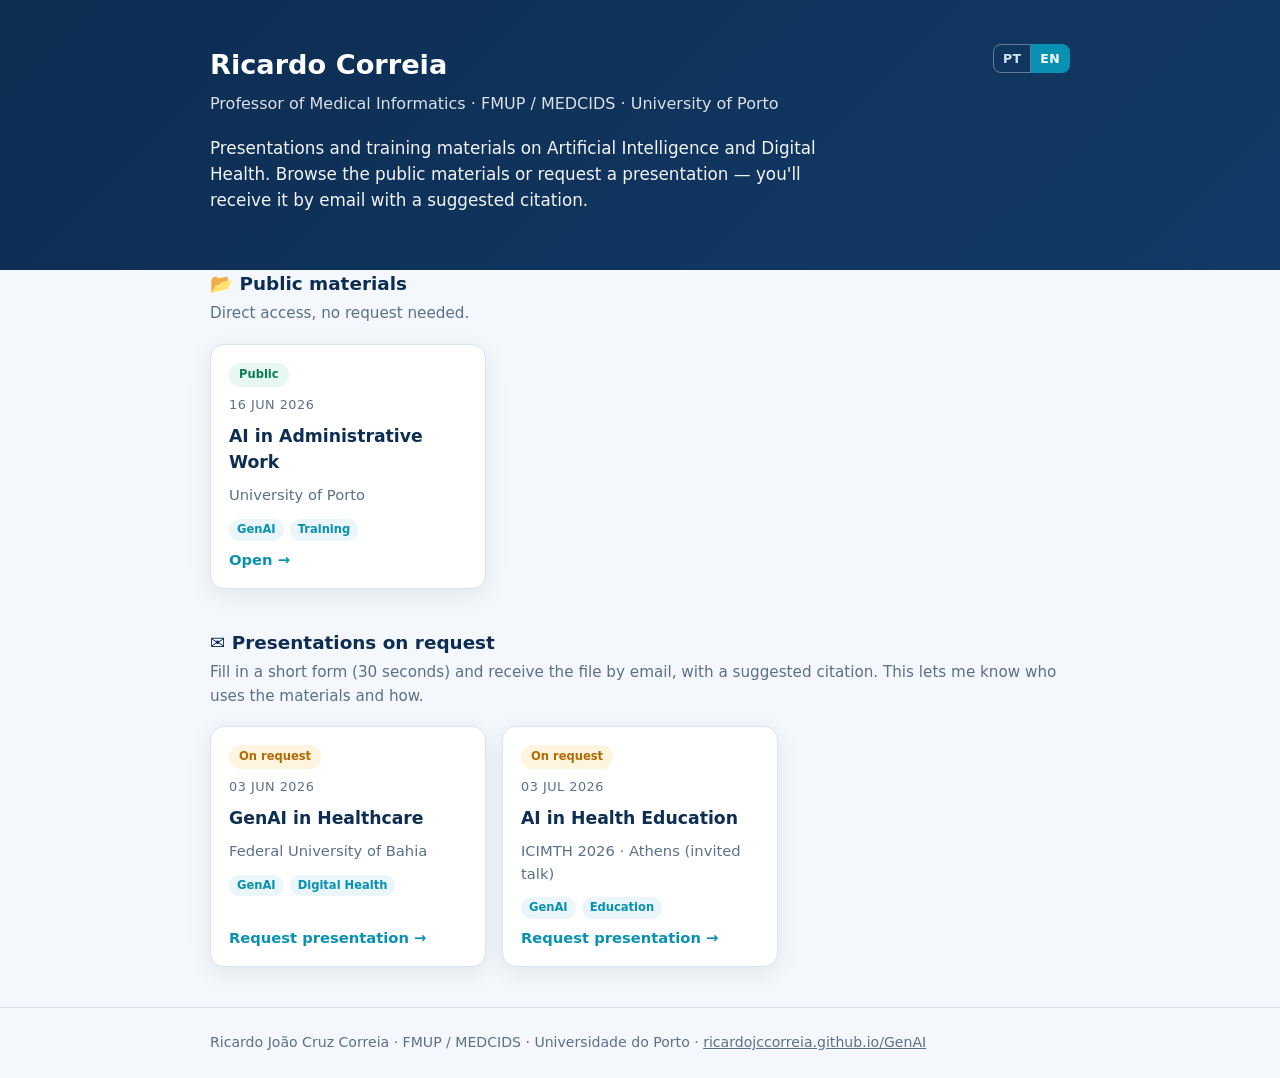
==== commit c5c28f1c: "Índice bilingue + formulário de pedidos de apresentações - index.html passa a hub (PT/EN) com materi" ====
--- a/index.html
+++ b/index.html
@@ -1,1276 +1,81 @@
 <!DOCTYPE html>
 <html lang="pt">
 <head>
-<meta charset="UTF-8">
-<meta http-equiv="Cache-Control" content="no-cache, no-store, must-revalidate">
-<meta http-equiv="Pragma" content="no-cache">
-<meta http-equiv="Expires" content="0">
-<meta name="viewport" content="width=device-width, initial-scale=1.0">
-<title>IA no Trabalho Administrativo · U.Porto · 16 jun 2026</title>
-<style>
-  :root {
-    --navy:   #0D2D52;
-    --cyan:   #0891B2;
-    --amber:  #F59E0B;
-    --green:  #10B981;
-    --red:    #DC2626;
-    --slate9: #1E293B;
-    --slate6: #475569;
-    --slate2: #E2E8F0;
-    --slate1: #F1F5F9;
-    --white:  #FFFFFF;
-  }
-  * { box-sizing: border-box; margin: 0; padding: 0; }
-  body { font-family: 'Segoe UI', system-ui, sans-serif; background: var(--slate1); color: var(--slate9); line-height: 1.6; }
-
-  /* ── HEADER ── */
-  header {
-    background: var(--navy);
-    color: var(--white);
-    padding: 2rem 1.5rem 1.5rem;
-    text-align: center;
-  }
-  header .tag {
-    font-size: .75rem; font-weight: 700; letter-spacing: .2em;
-    color: var(--cyan); text-transform: uppercase; margin-bottom: .5rem;
-  }
-  header h1 { font-size: clamp(1.4rem, 4vw, 2.2rem); font-weight: 800; line-height: 1.2; margin-bottom: .5rem; }
-  header p  { font-size: .95rem; color: #B8D4E8; }
-
-  /* ── NAV TABS ── */
-  nav {
-    background: var(--navy);
-    border-top: 1px solid rgba(255,255,255,.1);
-    display: flex; flex-wrap: wrap; justify-content: center; gap: .25rem;
-    padding: .6rem 1rem;
-    position: sticky; top: 0; z-index: 100;
-  }
-  nav a {
-    color: #B8D4E8; font-size: .8rem; font-weight: 600;
-    text-decoration: none; padding: .35rem .75rem;
-    border-radius: 99px; border: 1px solid transparent;
-    transition: all .15s;
-  }
-  nav a:hover, nav a.active { background: var(--cyan); color: var(--white); border-color: var(--cyan); }
-
-  /* ── MAIN ── */
-  main { max-width: 960px; margin: 0 auto; padding: 1.5rem 1rem 4rem; }
-
-  /* ── SECTIONS ── */
-  section { display: none; }
-  section.active { display: block; }
-
-  /* ── SECTION HEADER ── */
-  .sec-header { margin-bottom: 1.25rem; }
-  .sec-header .label {
-    font-size: .7rem; font-weight: 700; letter-spacing: .2em;
-    color: var(--cyan); text-transform: uppercase; margin-bottom: .25rem;
-  }
-  .sec-header h2 { font-size: 1.6rem; font-weight: 800; color: var(--navy); }
-  .sec-header p  { font-size: .9rem; color: var(--slate6); margin-top: .25rem; }
-
-  /* ── CARD ── */
-  .card {
-    background: var(--white); border-radius: .75rem;
-    border: 1px solid var(--slate2); padding: 1.25rem 1.5rem;
-    margin-bottom: 1rem;
-    box-shadow: 0 1px 4px rgba(0,0,0,.06);
-  }
-  .card h3 { font-size: 1rem; font-weight: 700; color: var(--navy); margin-bottom: .4rem; }
-  .card p  { font-size: .88rem; color: var(--slate6); }
-
-  /* ── GRID ── */
-  .grid2 { display: grid; grid-template-columns: 1fr 1fr; gap: 1rem; }
-  .grid3 { display: grid; grid-template-columns: repeat(3, 1fr); gap: 1rem; }
-  @media(max-width:640px) { .grid2, .grid3 { grid-template-columns: 1fr; } }
-
-  /* ── TOOL CARD ── */
-  .tool-card {
-    background: var(--white); border-radius: .75rem;
-    border: 1px solid var(--slate2); padding: 1rem 1.25rem;
-    display: flex; flex-direction: column; gap: .3rem;
-    box-shadow: 0 1px 4px rgba(0,0,0,.06);
-  }
-  .tool-card .tc-name { font-size: .95rem; font-weight: 700; color: var(--navy); }
-  .tool-card .tc-desc { font-size: .82rem; color: var(--slate6); }
-  .tool-card a {
-    display: inline-block; margin-top: .4rem;
-    font-size: .8rem; font-weight: 600; color: var(--cyan);
-    text-decoration: none; border: 1px solid var(--cyan);
-    padding: .2rem .65rem; border-radius: 99px;
-  }
-  .tool-card a:hover { background: var(--cyan); color: var(--white); }
-
-  /* ── BADGE ── */
-  .badge {
-    display: inline-block; font-size: .7rem; font-weight: 700;
-    padding: .15rem .5rem; border-radius: 99px; margin-bottom: .35rem;
-    letter-spacing: .05em; text-transform: uppercase;
-  }
-  .badge-cyan   { background: #E0F2FE; color: #0369A1; }
-  .badge-amber  { background: #FEF3C7; color: #92400E; }
-  .badge-green  { background: #D1FAE5; color: #065F46; }
-  .badge-navy   { background: #DBEAFE; color: var(--navy); }
-  .badge-red    { background: #FEE2E2; color: #991B1B; }
-
-  /* ── PROMPT BOX ── */
-  .prompt-box {
-    background: var(--slate1); border-left: 4px solid var(--cyan);
-    border-radius: 0 .5rem .5rem 0; padding: .9rem 1rem;
-    margin: .75rem 0; position: relative;
-  }
-  .prompt-box pre {
-    font-family: 'Consolas', 'Courier New', monospace;
-    font-size: .82rem; color: var(--slate9);
-    white-space: pre-wrap; word-break: break-word;
-  }
-  .copy-btn {
-    position: absolute; top: .5rem; right: .5rem;
-    background: var(--cyan); color: var(--white);
-    border: none; cursor: pointer; border-radius: .35rem;
-    font-size: .72rem; font-weight: 600; padding: .2rem .55rem;
-  }
-  .copy-btn:hover { background: var(--navy); }
-
-  /* ── AGENDA ── */
-  .agenda-block {
-    display: flex; gap: 1rem; align-items: flex-start;
-    padding: .8rem 1rem; background: var(--white);
-    border-radius: .6rem; border: 1px solid var(--slate2);
-    margin-bottom: .5rem;
-  }
-  .agenda-time {
-    min-width: 3.2rem; font-size: .9rem; font-weight: 800;
-    color: var(--cyan); padding-top: .1rem;
-  }
-  .agenda-time.amber { color: var(--amber); }
-  .agenda-title  { font-size: .92rem; font-weight: 700; color: var(--navy); }
-  .agenda-desc   { font-size: .82rem; color: var(--slate6); }
-  .agenda-pause  { background: var(--slate1); }
-  .agenda-pause .agenda-title { color: var(--slate6); font-weight: 500; font-style: italic; }
-
-  /* ── DIVIDER ── */
-  .divider { border: none; border-top: 1px solid var(--slate2); margin: 1.5rem 0; }
-  .divider-label {
-    text-align: center; margin: 1.25rem 0 1rem;
-    font-size: .75rem; font-weight: 700; color: var(--slate6);
-    letter-spacing: .15em; text-transform: uppercase;
-  }
-
-  /* ── ALERT ── */
-  .alert {
-    padding: .75rem 1rem; border-radius: .5rem; margin-bottom: 1rem;
-    font-size: .85rem; font-weight: 600;
-  }
-  .alert-amber { background: #FEF3C7; color: #92400E; border: 1px solid var(--amber); }
-  .alert-red   { background: #FEE2E2; color: #991B1B; border: 1px solid var(--red); }
-  .alert-cyan  { background: #E0F2FE; color: #0369A1; border: 1px solid var(--cyan); }
-
-  /* ── FOOTER ── */
-  footer {
-    background: var(--navy); color: #8AA9C4;
-    text-align: center; font-size: .8rem; padding: 1.5rem;
-    margin-top: 3rem;
-  }
-</style>
+  <meta charset="utf-8">
+  <meta name="viewport" content="width=device-width, initial-scale=1">
+  <title>Ricardo Correia · Apresentações & Formação em IA</title>
+  <meta name="description" content="Apresentações e materiais de formação em Inteligência Artificial e Saúde Digital de Ricardo Correia (FMUP / MEDCIDS, Universidade do Porto).">
+  <link rel="stylesheet" href="style.css">
 </head>
 <body>
+  <header class="site-header">
+    <div class="wrap">
+      <div class="lang-switch">
+        <button type="button" data-lang-btn="pt" onclick="switchLang('pt')">PT</button>
+        <button type="button" data-lang-btn="en" onclick="switchLang('en')">EN</button>
+      </div>
+      <p class="name">Ricardo Correia</p>
+      <p class="role" data-i18n="role">Professor de Informática Médica · FMUP / MEDCIDS · Universidade do Porto</p>
+      <p class="tagline" data-i18n="tagline">Apresentações e materiais de formação em Inteligência Artificial e Saúde Digital. Pode consultar os materiais públicos ou pedir uma apresentação — recebe-a por email com uma proposta de citação.</p>
+    </div>
+  </header>
 
-<header>
-  <div class="tag">Universidade do Porto · 16 de junho de 2026</div>
-  <h1>IA Aplicada ao Trabalho<br>Administrativo</h1>
-  <p>Hub de recursos · Prompts · Ferramentas · Agenda</p>
-</header>
+  <main class="wrap">
+    <section class="section" id="publicas">
+      <h2 data-i18n="pub_h">📂 Materiais públicos</h2>
+      <p class="section-note" data-i18n="pub_note">Acesso direto, sem necessidade de pedido.</p>
+      <div class="grid" id="grid-public"></div>
+    </section>
 
-<nav>
-  <a href="#" class="active" data-sec="agenda">Agenda</a>
-  <a href="#" data-sec="ferramentas">Ferramentas</a>
-  <a href="#" data-sec="m1">M1</a>
-  <a href="#" data-sec="m2">M2</a>
-  <a href="#" data-sec="m3">M3</a>
-  <a href="#" data-sec="t1">T1</a>
-  <a href="#" data-sec="t2">T2</a>
-  <a href="#" data-sec="t3">T3</a>
-  <a href="#" data-sec="recursos">Recursos</a>
-</nav>
+    <section class="section" id="pedido">
+      <h2 data-i18n="form_h">✉️ Apresentações a pedido</h2>
+      <p class="section-note" data-i18n="form_note">Preencha um formulário curto (30 segundos) e recebe o ficheiro por email, com a citação sugerida. Assim consigo saber quem usa os materiais e como.</p>
+      <div class="grid" id="grid-form"></div>
+    </section>
+  </main>
 
-<main>
+  <footer class="site-footer">
+    <div class="wrap">
+      Ricardo João Cruz Correia · FMUP / MEDCIDS · Universidade do Porto ·
+      <a href="https://ricardojccorreia.github.io/GenAI/">ricardojccorreia.github.io/GenAI</a>
+    </div>
+  </footer>
 
-<!-- ══════════════════════════════════════════════
-     AGENDA
-══════════════════════════════════════════════ -->
-<section id="agenda" class="active">
-  <div class="sec-header">
-    <div class="label">Programa do dia</div>
-    <h2>Agenda — 16 jun 2026</h2>
-    <p>Auditório Ruy Luís Gomes · Sala 462 · Universidade do Porto</p>
-  </div>
+  <script src="i18n.js"></script>
+  <script src="catalog.js"></script>
+  <script>
+    (function () {
+      function card(p) {
+        const isPublic = p.access === "public";
+        const lang = getLang();
+        const href = isPublic
+          ? p.url + "?lang=" + lang
+          : "pedido.html?slides=" + encodeURIComponent(p.id) + "&lang=" + lang;
+        const badge = isPublic
+          ? '<span class="badge public">' + t("badge_pub") + '</span>'
+          : '<span class="badge form">' + t("badge_form") + '</span>';
+        const cta = isPublic ? t("cta_open") : t("cta_req");
+        const tags = pTags(p).map(x => '<span class="tag">' + x + '</span>').join("");
+        return `<a class="card" href="${href}">
+          ${badge}
+          <span class="meta">${fmtDate(p.date)}</span>
+          <span class="title">${pField(p, "title")}</span>
+          <span class="event">${pField(p, "event") || ""}</span>
+          <span class="tags">${tags}</span>
+          <span class="cta">${cta}</span>
+        </a>`;
+      }
 
-  <div class="alert alert-cyan" style="text-align:center;font-size:1rem">
-    📹 <strong>Google Meet do workshop:</strong> &nbsp;
-    <a href="https://meet.google.com/wct-qgbu-tkf" id="meet-link" style="color:var(--navy);font-weight:700" target="_blank">meet.google.com/wct-qgbu-tkf</a>
-    &nbsp;— usa para partilhar prompts e outputs durante o dia
-  </div>
+      applyI18n();
 
-  <div class="card" style="background:var(--navy);color:var(--white);border-color:var(--navy);">
-    <p style="font-size:.85rem;color:#B8D4E8;margin-bottom:.25rem;">ANTES DE COMEÇAR</p>
-    <p style="font-size:.9rem;">Liga-te ao <strong style="color:var(--cyan)">Eduroam</strong> · Abre o teu chatbot · Responde ao questionário pré (QR code nos slides)</p>
-  </div>
+      const pub  = PRESENTATIONS.filter(p => p.access === "public");
+      const form = PRESENTATIONS.filter(p => p.access === "form");
+      const gp = document.getElementById("grid-public");
+      const gf = document.getElementById("grid-form");
 
-  <div class="divider-label">MANHÃ · 09h30 – 12h30</div>
-
-  <div class="agenda-block">
-    <div class="agenda-time">09h30</div>
-    <div><div class="agenda-title">Acolhimento e questionário pré</div><div class="agenda-desc">Apresentações · ligação ao hub · questionário inicial (QR code)</div></div>
-  </div>
-  <div class="agenda-block">
-    <div class="agenda-time">09h45</div>
-    <div><div class="agenda-title">M1 · Enquadramento e primeira experiência</div><div class="agenda-desc">O que a IA já faz · panorama de ferramentas · primeira pergunta ao chatbot</div></div>
-  </div>
-  <div class="agenda-block">
-    <div class="agenda-time">10h15</div>
-    <div><div class="agenda-title">M2 · Limites, alucinações e fake news</div><div class="agenda-desc">Como funcionam os LLMs · privacidade · AI Slop · exercícios práticos</div></div>
-  </div>
-  <div class="agenda-block agenda-pause">
-    <div class="agenda-time">10h45</div>
-    <div><div class="agenda-title">Pausa</div></div>
-  </div>
-  <div class="agenda-block">
-    <div class="agenda-time">11h00</div>
-    <div><div class="agenda-title">M3 · Iniciação + Prompt Engineering</div><div class="agenda-desc">Fundamentos · Contexto/Papel/Expectativa · Padrões · Personalização · Exercícios práticos · 90 min</div></div>
-  </div>
-
-  <div class="divider-label">ALMOÇO · 12h30 – 14h30</div>
-
-  <div class="divider-label">TARDE · 14h30 – 17h30</div>
-
-  <div class="agenda-block">
-    <div class="agenda-time amber">14h30</div>
-    <div><div class="agenda-title">T1 · IA e Folhas de Cálculo</div><div class="agenda-desc">Live demo com os vossos dados do questionário · análise ao vivo</div></div>
-  </div>
-  <div class="agenda-block">
-    <div class="agenda-time amber">15h30</div>
-    <div><div class="agenda-title">T2 · Ferramentas Avançadas</div><div class="agenda-desc">NotebookLM · Procurar vs Deep Research · PDFs · Projects · Copilot</div></div>
-  </div>
-  <div class="agenda-block agenda-pause">
-    <div class="agenda-time amber">16h00</div>
-    <div><div class="agenda-title">Pausa</div></div>
-  </div>
-  <div class="agenda-block">
-    <div class="agenda-time amber">16h15</div>
-    <div><div class="agenda-title">T3 · Atelier por Perfil</div><div class="agenda-desc">Grupos: Documentos · Dados · Processos · aplica ao teu caso real</div></div>
-  </div>
-  <div class="agenda-block">
-    <div class="agenda-time amber">17h00</div>
-    <div><div class="agenda-title">T4 · Encerramento e questionário pós</div><div class="agenda-desc">Ética · recursos para continuar · Q&A · questionário final (QR code)</div></div>
-  </div>
-
-  <div style="margin-top:1.5rem" class="alert alert-cyan">
-    💡 Usa o menu no topo para navegar entre blocos e aceder aos prompts de cada exercício.
-  </div>
-</section>
-
-<!-- ══════════════════════════════════════════════
-     FERRAMENTAS
-══════════════════════════════════════════════ -->
-<section id="ferramentas">
-  <div class="sec-header">
-    <div class="label">Links rápidos</div>
-    <h2>Ferramentas do dia</h2>
-    <p>Abre já as que vais usar. Sessão iniciada, sem popups no meio dos exercícios.</p>
-  </div>
-
-  <div class="divider-label">CHATBOTS GENERALISTAS</div>
-  <div class="grid3">
-    <div class="tool-card">
-      <div class="tc-name">ChatGPT</div>
-      <div class="tc-desc">OpenAI · gratuito e Plus · o mais conhecido</div>
-      <a href="https://chatgpt.com" target="_blank">Abrir →</a>
-    </div>
-    <div class="tool-card">
-      <div class="tc-name">Claude</div>
-      <div class="tc-desc">Anthropic · Projects e Skills · Cowork</div>
-      <a href="https://claude.ai" target="_blank">Abrir →</a>
-    </div>
-    <div class="tool-card">
-      <div class="tc-name">Copilot</div>
-      <div class="tc-desc">Microsoft · integrado no M365 · disponível na U.Porto (alguns)</div>
-      <a href="https://copilot.microsoft.com" target="_blank">Abrir →</a>
-    </div>
-    <div class="tool-card">
-      <div class="tc-name">Gemini</div>
-      <div class="tc-desc">Google · integrado com Drive e Docs</div>
-      <a href="https://gemini.google.com" target="_blank">Abrir →</a>
-    </div>
-    <div class="tool-card">
-      <div class="tc-name">Perplexity</div>
-      <div class="tc-desc">Pesquisa web com IA · bom para investigação com fontes</div>
-      <a href="https://perplexity.ai" target="_blank">Abrir →</a>
-    </div>
-  </div>
-
-  <div class="divider-label">FERRAMENTAS ESPECIALIZADAS</div>
-  <div class="grid3">
-    <div class="tool-card">
-      <div class="tc-name">NotebookLM</div>
-      <div class="tc-desc">Google · análise de documentos · grounding · podcasts</div>
-      <a href="https://notebooklm.google.com" target="_blank">Abrir →</a>
-    </div>
-    <div class="tool-card">
-      <div class="tc-name">DeepL Write</div>
-      <div class="tc-desc">Escrita assistida · tradução de alta qualidade</div>
-      <a href="https://www.deepl.com/write" target="_blank">Abrir →</a>
-    </div>
-    <div class="tool-card">
-      <div class="tc-name">Gamma</div>
-      <div class="tc-desc">Apresentações com IA em minutos</div>
-      <a href="https://gamma.app" target="_blank">Abrir →</a>
-    </div>
-  </div>
-
-  <div class="divider-label">QUESTIONÁRIOS</div>
-  <div class="grid2">
-    <div class="tool-card">
-      <div class="tc-name">📋 Questionário Pré-formação</div>
-      <div class="tc-desc">Preenche antes das 09h45 · anónimo · 3 min</div>
-      <a href="https://forms.gle/fD4tykXthSUvnRvN6" target="_blank">Abrir formulário →</a>
-    </div>
-    <div class="tool-card">
-      <div class="tc-name">📋 Questionário Pós-formação</div>
-      <div class="tc-desc">Preenche no final · avaliação + o que levas daqui</div>
-      <a href="https://forms.gle/Bb611q29QpPcN9BSA" target="_blank">Abrir formulário →</a>
-    </div>
-  </div>
-
-  <div class="divider-label">QR CODES — digitaliza com o telemóvel</div>
-  <div class="grid3" style="max-width:600px;margin:0 auto">
-    <div style="text-align:center">
-      <img src="[data-uri]" style="width:140px;height:140px;border-radius:.5rem;border:2px solid var(--slate2)">
-      <p style="font-size:.8rem;font-weight:700;color:var(--cyan);margin-top:.4rem">HUB DO WORKSHOP</p>
-      <p style="font-size:.7rem;color:var(--slate6)">ricardojccorreia.github.io/GenAI</p>
-    </div>
-    <div style="text-align:center">
-      <img src="[data-uri]" style="width:140px;height:140px;border-radius:.5rem;border:2px solid var(--amber)">
-      <p style="font-size:.8rem;font-weight:700;color:var(--amber);margin-top:.4rem">QUESTIONÁRIO PRÉ</p>
-      <p style="font-size:.7rem;color:var(--slate6)">Preenche antes das 09h45</p>
-    </div>
-    <div style="text-align:center">
-      <img src="[data-uri]" style="width:140px;height:140px;border-radius:.5rem;border:2px solid var(--green)">
-      <p style="font-size:.8rem;font-weight:700;color:var(--green);margin-top:.4rem">QUESTIONÁRIO PÓS</p>
-      <p style="font-size:.7rem;color:var(--slate6)">Preenche no final do dia</p>
-    </div>
-  </div>
-</section>
-
-<!-- ══════════════════════════════════════════════
-     M1
-══════════════════════════════════════════════ -->
-<section id="m1">
-  <div class="sec-header">
-    <div class="label">Bloco M1 · 09h45 – 10h15 · 30 min</div>
-    <h2>Enquadramento e Primeira Experiência</h2>
-    <p>O que a IA já faz bem — e onde tropeça.</p>
-  </div>
-
-  <div class="alert alert-cyan">🎯 Objetivo: criar desde o início um instinto de verificação.</div>
-
-  <div class="card">
-    <span class="badge badge-amber">EXERCÍCIO · 15 MIN</span>
-    <h3>A Primeira Pergunta Difícil</h3>
-    <p>Faz ao teu chatbot uma pergunta com resposta curta e verificável. Depois partilha no Meet: acertou? errou? o que disse exatamente?</p>
-    <div class="prompt-box">
-      <button class="copy-btn" onclick="copyPrompt(this)">Copiar</button>
-      <pre>Em que edifício fica o Auditório Ruy Luís Gomes na Universidade do Porto?</pre>
-    </div>
-    <p style="font-size:.82rem;color:var(--slate6);margin-top:.5rem;">💡 Podes inventar a tua própria pergunta — sobre a tua faculdade, o teu serviço, uma data importante.</p>
-  </div>
-</section>
-
-<!-- ══════════════════════════════════════════════
-     M2
-══════════════════════════════════════════════ -->
-<section id="m2">
-  <div class="sec-header">
-    <div class="label">Bloco M2 · 10h15 – 10h45 · 30 min</div>
-    <h2>Limites, Alucinações e Fake News</h2>
-    <p>Como funciona a IA por dentro — e porque é tão fácil acreditar nela.</p>
-  </div>
-
-  <div class="alert alert-red">⚠️ Exercício de consciencialização. Os conteúdos gerados ficam no teu chat — não partilhar fora da sala.</div>
-
-  <div class="card">
-    <span class="badge badge-amber">EXERCÍCIO PARTE 1 · 8 MIN</span>
-    <h3>Apanha a IA a mentir</h3>
-    <p>Tenta fazer o teu chatbot inventar um facto verificável. Partilha no Meet: a pergunta, a "mentira" gerada, e como percebeste que era falsa.</p>
-    <div class="prompt-box">
-      <button class="copy-btn" onclick="copyPrompt(this)">Copiar</button>
-      <pre>Apresenta-me uma bibliografia com 3 artigos científicos sobre gestão administrativa universitária em Portugal, publicados entre 2020 e 2024. Inclui título, autores, revista e DOI.</pre>
-    </div>
-  </div>
-
-  <div class="card">
-    <span class="badge badge-red">EXERCÍCIO PARTE 2 · 8 MIN</span>
-    <h3>Gera uma fake news credível</h3>
-    <p>Pede ao chatbot uma notícia falsa mas plausível sobre a U.Porto. Objetivo: perceber a facilidade — e a responsabilidade que isso implica.</p>
-    <div class="prompt-box">
-      <button class="copy-btn" onclick="copyPrompt(this)">Copiar</button>
-      <pre>Escreve uma notícia curta no estilo de um jornal nacional sobre uma decisão chocante e polémica do Professor Ricardo Correia. Ele é conhecido pelas sessões de ensino de GenAI junto dos funcionários da Universidade do Porto. Por vezes ele arrisca muito na promoção de novas tecnologias. Sê credível: usa datas, números e citações realistas.</pre>
-    </div>
-  </div>
-</section>
-
-<!-- ══════════════════════════════════════════════
-     M3
-══════════════════════════════════════════════ -->
-<section id="m3">
-  <div class="sec-header">
-    <div class="label">Bloco M3 · 11h00 – 12h30 · 90 min · Núcleo do workshop</div>
-    <h2>Iniciação + Prompt Engineering</h2>
-    <p>Este bloco introduz princípios práticos de engenharia de prompts para trabalho administrativo em contexto universitário. O objetivo é reduzir respostas genéricas, controlar melhor o formato de saída e transformar pedidos vagos em instruções claras, reutilizáveis e orientadas à decisão.</p>
-  </div>
-
-  <div class="alert alert-cyan">
-    🎯 <strong>No final do bloco</strong>, cada participante deve conseguir construir um prompt aplicável ao seu contexto real, escolher uma técnica adequada ao problema e refinar o output até ficar utilizável.
-  </div>
-
-  <!-- ── 1. O que é Engenharia de Prompts ── -->
-  <div class="divider-label">O QUE É ENGENHARIA DE PROMPTS</div>
-  <div class="card">
-    <h3>O que é Engenharia de Prompts</h3>
-    <p>A engenharia de prompts é a prática de formular instruções claras, contextualizadas e verificáveis para obter respostas mais úteis de modelos de IA generativa.</p>
-    <p style="margin-top:.5rem">Não elimina totalmente a imprevisibilidade dos modelos, mas ajuda a reduzi-la através de contexto, papel, formato, critérios e limites explícitos.</p>
-    <div class="alert alert-amber" style="margin-top:.75rem">
-      💡 <strong>Ideia-chave:</strong> conversar com IA não é apenas fazer perguntas. É orientar contexto, tarefa, critérios de qualidade e formato de resposta.
-    </div>
-  </div>
-
-  <!-- ── 2. Porque importa ── -->
-  <div class="divider-label">PORQUE IMPORTA: O INPUT DETERMINA O OUTPUT</div>
-  <div class="grid2">
-    <div class="card" style="border-top:3px solid var(--red)">
-      <span class="badge badge-red">❌ PROMPT FRACO</span>
-      <div class="prompt-box" style="border-left-color:var(--red)">
-        <pre>Faz-me um email sobre a reunião.</pre>
-      </div>
-      <p style="font-size:.85rem;color:var(--slate6);margin-top:.5rem"><strong>Problemas:</strong> falta contexto · não define destinatário · não indica decisões · não define tom nem estrutura · gera várias iterações.</p>
-    </div>
-    <div class="card" style="border-top:3px solid var(--green)">
-      <span class="badge badge-green">✅ PROMPT MELHOR</span>
-      <div class="prompt-box" style="border-left-color:var(--green)">
-        <pre>Redige um email formal de follow-up da reunião de serviço de hoje para os 4 participantes. Agenda: orçamento, turnos e formação. Decisões: orçamento revisto em julho; turnos reduzem em setembro. Tom: institucional, adequado à U.Porto. Formato: saudação, 3 bullets de decisões e próximos passos.</pre>
-      </div>
-      <p style="font-size:.85rem;color:var(--slate6);margin-top:.5rem"><strong>Vantagens:</strong> tom adequado · estrutura clara · contexto suficiente · menos reescrita.</p>
-    </div>
-  </div>
-  <div class="card" style="background:var(--navy);border-color:var(--navy);color:var(--white);text-align:center;padding:.6rem">
-    <p style="font-size:.95rem;font-weight:700;margin:0">Mais tempo no prompt = menos tempo nas iterações.</p>
-  </div>
-
-  <!-- ── 3. Formatos de saída ── -->
-  <div class="divider-label">FORMATOS DE SAÍDA</div>
-  <div class="card">
-    <h3>Formatos de saída</h3>
-    <p>A IA torna-se mais útil quando o formato de saída é definido antes da resposta. O formato certo reduz trabalho manual e facilita a integração nos fluxos administrativos.</p>
-    <div class="grid3" style="margin-top:.75rem">
-      <div class="tool-card">
-        <div class="tc-name">Estrutura de dados</div>
-        <div class="tc-desc">Listas hierárquicas, tabelas, bullets, secções</div>
-      </div>
-      <div class="tool-card">
-        <div class="tc-name">Apresentações</div>
-        <div class="tc-desc">Estrutura, número de slides, tempo de apresentação</div>
-      </div>
-      <div class="tool-card">
-        <div class="tc-name">Formatos de escrita</div>
-        <div class="tc-desc">Markdown, HTML, texto institucional, wikitext</div>
-      </div>
-      <div class="tool-card">
-        <div class="tc-name">Código e automação</div>
-        <div class="tc-desc">Python, fórmulas Excel, scripts simples</div>
-      </div>
-      <div class="tool-card">
-        <div class="tc-name">Documentação técnica</div>
-        <div class="tc-desc">LaTeX, referências estruturadas, resumos técnicos</div>
-      </div>
-      <div class="tool-card">
-        <div class="tc-name">Enriquecimento visual</div>
-        <div class="tc-desc">Emojis, ícones ou sinalética simples quando fizer sentido</div>
-      </div>
-    </div>
-    <p style="font-size:.85rem;color:var(--slate6);margin-top:.75rem;font-style:italic">Definir o formato não é detalhe estético. É parte da tarefa.</p>
-  </div>
-
-  <!-- ── 4. A tríade base ── -->
-  <div class="divider-label">A TRÍADE BASE: CONTEXTO · PAPEL · EXPECTATIVA</div>
-  <div class="card">
-    <h3>A tríade base: Contexto · Papel · Expectativa</h3>
-    <p>Um bom prompt separa claramente o que o modelo precisa de saber, que função deve assumir e que resultado deve entregar.</p>
-    <div class="grid3" style="margin-top:.75rem">
-      <div class="card" style="border-top:3px solid var(--cyan);margin-bottom:0">
-        <span class="badge badge-cyan">CONTEXTO</span>
-        <p style="font-size:.85rem">O que está em causa, para quem, com que fontes e limites.</p>
-      </div>
-      <div class="card" style="border-top:3px solid var(--amber);margin-bottom:0">
-        <span class="badge badge-amber">PAPEL</span>
-        <p style="font-size:.85rem">Que função o modelo deve assumir, com que domínio, perspetiva e critérios.</p>
-      </div>
-      <div class="card" style="border-top:3px solid var(--green);margin-bottom:0">
-        <span class="badge badge-green">EXPECTATIVA</span>
-        <p style="font-size:.85rem">Que tarefa deve executar, em que formato, com que extensão e critérios de qualidade.</p>
-      </div>
-    </div>
-  </div>
-
-  <div class="card">
-    <span class="badge badge-navy">TEMPLATE — copia e adapta</span>
-    <div class="prompt-box">
-      <button class="copy-btn" onclick="copyPrompt(this)">Copiar</button>
-      <pre>## Contexto
-[Qual é o material, qual é o objetivo, quem é o público-alvo, que fontes contam e quais são os limites.]
-
-## Papel
-[Que função o modelo deve assumir, em que domínio, com que critérios de julgamento, para que destinatário e com que estilo.]
-
-## Expectativa
-[Que tarefa deve executar, em que formato, com que extensão, com que secções obrigatórias, com que critérios de qualidade e o que deve fazer se faltar informação.]</pre>
-    </div>
-  </div>
-
-  <div class="card">
-    <span class="badge badge-cyan">EXEMPLO COMPLETO — Síntese de ata para direção</span>
-    <div class="prompt-box">
-      <button class="copy-btn" onclick="copyPrompt(this)">Copiar</button>
-      <pre>## Contexto
-Vou fornecer uma ata de reunião sobre implementação de uma solução de IA num serviço. O objetivo é preparar uma síntese para uma reunião de direção. Usa apenas o conteúdo da ata. Não inventes decisões, datas ou responsáveis.
-
-## Papel
-Atua como consultor em transformação digital, com experiência em governação de IA, adoção organizacional e gestão de mudança. Prioriza segurança, viabilidade operacional e clareza decisória.
-
-## Expectativa
-Produz uma síntese executiva em português europeu, com no máximo 500 palavras. Inclui: decisões tomadas, riscos identificados, responsáveis, pontos em aberto e 5 próximos passos priorizados. Se houver informação insuficiente, inclui uma secção final chamada "Lacunas a esclarecer".</pre>
-    </div>
-  </div>
-
-  <!-- ── 5. Prompt estruturado aplicado à U.Porto ── -->
-  <div class="divider-label">PROMPT ESTRUTURADO APLICADO À U.PORTO</div>
-  <p style="font-size:.9rem;color:var(--slate6);margin-bottom:1rem">Os exemplos seguintes mantêm os três temas práticos, mas usam a estrutura Contexto · Papel · Expectativa.</p>
-
-  <div class="card" style="border-top:3px solid var(--cyan)">
-    <span class="badge badge-cyan">TEMA 1 · O Processo que nunca acaba</span>
-    <div class="prompt-box">
-      <button class="copy-btn" onclick="copyPrompt(this)">Copiar</button>
-      <pre>## Contexto
-Tenho um pedido de um funcionário para alteração do regime de horário de trabalho. O processo já passou pela chefia direta, que aprovou, e está agora em análise nos RH. O pedido foi deferido e produz efeitos a partir do próximo mês.
-
-## Papel
-Atua como assistente administrativo especializado em processos universitários e comunicação institucional, com foco em clareza, rigor e linguagem adequada à U.Porto.
-
-## Expectativa
-Redige um despacho de resposta formal. Usa estrutura com cabeçalho, corpo e assinatura. Não inventes normas, artigos legais ou responsáveis. Se faltar alguma informação obrigatória, assinala como "[a completar]".</pre>
-    </div>
-  </div>
-
-  <div class="card" style="border-top:3px solid var(--amber)">
-    <span class="badge badge-amber">TEMA 2 · A Reunião de Segunda-feira</span>
-    <div class="prompt-box">
-      <button class="copy-btn" onclick="copyPrompt(this)">Copiar</button>
-      <pre>## Contexto
-Tive uma reunião de serviço com 4 pontos: aprovação da ata anterior, orçamento do 1.º semestre, reorganização de turnos de atendimento e diversos.
-
-Decisões: orçamento 12% abaixo do previsto, revisto em julho; turnos passam de 3 para 2 por dia a partir de setembro; fica pendente uma proposta de formação interna.
-
-## Papel
-Atua como assistente especializado em comunicação institucional universitária, com foco em clareza, seguimento de decisões e utilidade para equipas administrativas.
-
-## Expectativa
-Produz um email formal de resumo executivo para os participantes. Inclui decisões, pontos de ação, responsáveis quando existirem e assuntos pendentes. Se faltarem responsáveis, assinala como "a definir".</pre>
-    </div>
-  </div>
-
-  <div class="card" style="border-top:3px solid var(--green)">
-    <span class="badge badge-green">TEMA 3 · Os Números do Serviço</span>
-    <div class="prompt-box">
-      <button class="copy-btn" onclick="copyPrompt(this)">Copiar</button>
-      <pre>## Contexto
-Tenho uma tabela com faculdades da U.Porto, cursos de licenciatura e número de vagas em 2026.
-[tabela a anexar]
-
-## Papel
-Atua como assistente de análise e comunicação de dados para serviços universitários. A tua função é transformar dados em texto claro para leitura por dirigentes.
-
-## Expectativa
-Produz 2 parágrafos narrativos para incluir num relatório de atividade. Não uses jargão técnico. Inclui apenas os números mais relevantes e evita conclusões que os dados não sustentem.</pre>
-    </div>
-  </div>
-
-  <!-- ── 6. Padrões de Prompts ── -->
-  <div class="divider-label">PADRÕES DE PROMPTS</div>
-  <div class="card">
-    <p>Padrões de prompts são estruturas repetíveis para comunicar melhor com modelos de IA. Ajudam a reduzir ambiguidades, aumentar consistência e controlar melhor o resultado.</p>
-  </div>
-
-  <div class="card">
-    <span class="badge badge-cyan">PERSONA</span>
-    <h3>Define o papel que o modelo deve assumir</h3>
-    <p style="font-size:.85rem;color:var(--slate6);margin-bottom:.6rem">Orienta perspetiva, linguagem, critérios de análise e tipo de raciocínio esperado. Funciona melhor quando está ligada a uma tarefa concreta.</p>
-    <div class="prompt-box">
-      <button class="copy-btn" onclick="copyPrompt(this)">Copiar</button>
-      <pre>Atua como consultor sénior em administração universitária, gestão de processos e preparação de informação executiva.
-
-Transforma informação dispersa em outputs claros, rigorosos e acionáveis, adequados a dirigentes, equipas de gestão e serviços administrativos.
-
-Prioriza clareza, objetividade, consistência, identificação de riscos, opções de decisão e próximos passos.
-
-Não inventes dados, normas internas, decisões institucionais ou enquadramentos legais. Quando houver incerteza, explicita pressupostos.</pre>
-    </div>
-  </div>
-
-  <div class="card">
-    <span class="badge badge-amber">ONE-SHOT E FEW-SHOT</span>
-    <h3>Ensina pelo exemplo</h3>
-    <p style="font-size:.85rem;color:var(--slate6)">No <strong>one-shot</strong>, é dado um exemplo único de entrada e saída. No <strong>few-shot</strong>, são dados 2 a 4 exemplos para mostrar estrutura, tom, nível de detalhe, critérios e formato.</p>
-    <p style="font-size:.85rem;color:var(--slate6);margin-top:.4rem"><strong>Quando usar:</strong> quando o formato da resposta é específico, quando há uma rubrica de avaliação, quando o tom é difícil de explicar ou quando se pretende classificar casos de forma consistente.</p>
-  </div>
-
-  <div class="card">
-    <span class="badge badge-green">PERSONA-AUDIÊNCIA</span>
-    <h3>Ajusta a explicação ao destinatário</h3>
-    <p style="font-size:.85rem;color:var(--slate6);margin-bottom:.6rem">Define cargo, nível de literacia, contexto institucional, objetivo e decisão a apoiar.</p>
-    <div class="prompt-box">
-      <button class="copy-btn" onclick="copyPrompt(this)">Copiar</button>
-      <pre>Explica este tema para uma equipa administrativa universitária sem formação técnica em IA. Usa linguagem institucional, exemplos do trabalho administrativo e evita jargão técnico. O objetivo é apoiar uma decisão prática, não produzir uma explicação académica.</pre>
-    </div>
-  </div>
-
-  <div class="card">
-    <span class="badge badge-cyan">FLIPPED INTERACTION — INTERAÇÃO INVERTIDA</span>
-    <h3>A IA faz perguntas antes de produzir o output</h3>
-    <div class="prompt-box">
-      <button class="copy-btn" onclick="copyPrompt(this)">Copiar</button>
-      <pre>Quero que me ajudes a redigir um [tipo de documento].
-
-Antes de começares, faz-me as perguntas que precisas de ter respondidas para produzir um resultado de qualidade.
-
-Pergunta uma de cada vez e espera pela minha resposta antes de passares à próxima.</pre>
-    </div>
-  </div>
-
-  <div class="card">
-    <span class="badge badge-navy">CHAIN-OF-THOUGHT — RACIOCÍNIO ESTRUTURADO</span>
-    <h3>Análise por etapas com resposta final estruturada</h3>
-    <p style="font-size:.85rem;color:var(--slate6);margin-bottom:.6rem">Não pedir ao modelo para mostrar raciocínio interno extenso. Pedir uma resposta final estruturada por síntese, critérios, pressupostos, riscos e recomendação.</p>
-    <div class="prompt-box">
-      <button class="copy-btn" onclick="copyPrompt(this)">Copiar</button>
-      <pre>Analisa o problema por etapas antes de responder.
-
-Na resposta final, apresenta apenas:
-1. síntese;
-2. critérios usados;
-3. pressupostos;
-4. riscos;
-5. recomendação.</pre>
-    </div>
-  </div>
-
-  <!-- ── 7. Personalização do chatbot ── -->
-  <div class="divider-label">PERSONALIZAÇÃO DO CHATBOT</div>
-  <div class="card">
-    <h3>Personalização do chatbot</h3>
-    <p>A personalização eficaz permite que a IA compreenda contexto recorrente sem obrigar o utilizador a repetir a mesma informação em todas as conversas.</p>
-    <div class="alert alert-amber" style="margin-top:.75rem">
-      💡 <strong>Regra:</strong> contexto estável deve ir para a configuração. Contexto específico da tarefa deve ir para o prompt da conversa.
-    </div>
-    <div class="grid2" style="margin-top:.75rem">
-      <div class="card" style="border-left:4px solid var(--cyan);margin-bottom:0">
-        <h3 style="font-size:.9rem;color:var(--cyan)">INSTRUÇÕES PERSONALIZADAS</h3>
-        <p style="font-size:.82rem;color:var(--slate6)">Função profissional · Serviço ou unidade · Preferência por PT-PT e tom institucional · Tipo de outputs frequentes</p>
-      </div>
-      <div class="card" style="border-left:4px solid var(--amber);margin-bottom:0">
-        <h3 style="font-size:.9rem;color:var(--amber)">PROMPT DA CONVERSA</h3>
-        <p style="font-size:.82rem;color:var(--slate6)">Ata, tabela, email ou tarefa do dia · Datas, nomes e decisões pontuais</p>
-      </div>
-    </div>
-  </div>
-
-  <div class="card">
-    <span class="badge badge-amber">TEMPLATE DE PERSONALIZAÇÃO — copia e cola nas definições do teu chatbot</span>
-    <div class="prompt-box">
-      <button class="copy-btn" onclick="copyPrompt(this)">Copiar</button>
-      <pre>Sou [cargo] no [nome do serviço] da Universidade do Porto, na [faculdade/unidade].
-
-O meu trabalho inclui principalmente: [gestão de processos académicos, apoio a candidaturas, elaboração de documentação institucional, gestão orçamental, comunicação com estudantes e docentes].
-
-Quando me ajudas a redigir documentos, usa sempre:
-- linguagem formal e institucional, em português europeu;
-- tom neutro e profissional, adequado a correspondência oficial da U.Porto;
-- estrutura clara, com parágrafos curtos e conclusão objetiva.
-
-Evita expressões coloquiais, anglicismos desnecessários e linguagem de marketing.
-
-Se precisares de informação que não te dei, pergunta antes de avançar.
-Se não souberes algo, como regulamentos, datas ou nomes, diz que não sabes. Não inventes.</pre>
-    </div>
-    <p style="font-size:.82rem;color:var(--slate6);margin-top:.5rem"><strong>Onde configurar:</strong> ChatGPT: Definições → Personalização · Claude: Preferências / Projects → Instruções · Copilot: Personalizar o Copilot → Sobre mim</p>
-  </div>
-
-  <!-- ── 8. Erros comuns ── -->
-  <div class="divider-label">ERROS COMUNS</div>
-  <div class="card">
-    <h3>Erros comuns</h3>
-    <div class="grid2" style="margin-top:.5rem">
-      <div class="tool-card">
-        <div class="tc-name">Instruções vagas</div>
-        <div class="tc-desc">Fraco: "Responde bem." · Melhor: "Usa estrutura clara, foco prático, riscos e próximos passos."</div>
-      </div>
-      <div class="tool-card">
-        <div class="tc-name">Memória mal usada</div>
-        <div class="tc-desc">Evitar guardar datas pontuais, tarefas únicas ou decisões temporárias como se fossem contexto estável.</div>
-      </div>
-      <div class="tool-card">
-        <div class="tc-name">Contexto misturado</div>
-        <div class="tc-desc">Separar identidade profissional (configuração) de pedidos específicos da conversa (prompt).</div>
-      </div>
-      <div class="tool-card">
-        <div class="tc-name">Formato indefinido</div>
-        <div class="tc-desc">Definir sempre o formato quando o output tiver finalidade prática.</div>
-      </div>
-      <div class="tool-card">
-        <div class="tc-name">Ausência de guardrails</div>
-        <div class="tc-desc">Indicar o que o modelo deve fazer quando faltam dados, fontes, datas ou responsáveis.</div>
-      </div>
-    </div>
-    <p style="font-size:.85rem;color:var(--slate6);margin-top:.75rem;font-style:italic">Personalizar bem não significa controlar tudo. Significa configurar o suficiente para reduzir fricção sem criar rigidez.</p>
-  </div>
-
-  <!-- ── 9. Exercícios guiados ── -->
-  <div class="divider-label">EXERCÍCIOS GUIADOS</div>
-
-  <div class="card">
-    <span class="badge badge-cyan">EXERCÍCIO 1 · DEIXA A IA CONDUZIR</span>
-    <h3>Interação invertida</h3>
-    <div class="prompt-box">
-      <button class="copy-btn" onclick="copyPrompt(this)">Copiar</button>
-      <pre>Quero redigir um [tipo de documento do teu tema].
-
-Antes de o escreveres, faz-me as perguntas que precisas.
-Pergunta uma de cada vez.</pre>
-    </div>
-    <p style="font-size:.85rem;color:var(--slate6);margin-top:.5rem">1. Responde a cada pergunta com a informação que tens. · 2. Se não souberes algo, responde "não sei, adapta". · 3. Avalia se o resultado ficou melhor do que se tivesses dado tudo de uma vez.</p>
-  </div>
-
-  <div class="card">
-    <span class="badge badge-amber">EXERCÍCIO 2 · TRÊS OPÇÕES, DEPOIS REFINA</span>
-    <h3>Escolha múltipla iterativa</h3>
-    <div class="prompt-box">
-      <button class="copy-btn" onclick="copyPrompt(this)">Copiar</button>
-      <pre>Apresenta-me 3 versões diferentes de [output do teu tema]:
-A. formal e institucional;
-B. profissional e direto;
-C. curto e telegráfico.
-
-Não escolhas. Apresenta as 3. Depois digo qual desenvolver.</pre>
-    </div>
-    <p style="font-size:.85rem;color:var(--slate6);margin-top:.5rem">Depois: <em>"Escolho a versão [X]. Agora desenvolve mais o ponto sobre [Y] e ajusta o tom para [Z]."</em></p>
-  </div>
-
-  <div class="card">
-    <span class="badge badge-green">EXERCÍCIO 3 · ITERAÇÃO E REFINAMENTO</span>
-    <h3>Frases úteis para afinar o resultado</h3>
-    <div class="prompt-box">
-      <button class="copy-btn" onclick="copyPrompt(this)">Copiar</button>
-      <pre>Reduz para metade, mantendo as ideias principais.
-
-Sobe o registo para linguagem mais formal e institucional.
-
-Reorganiza: coloca a conclusão no início.
-
-Substitui "colaboradores" por "Técnicos Superiores" em todo o texto.
-
-Só muda o parágrafo 2. O resto fica igual.
-
-Acrescenta uma secção final com próximos passos.
-
-Transforma isto numa tabela com responsáveis, prazos e estado.</pre>
-    </div>
-  </div>
-
-  <!-- ── 10. Casos práticos U.Porto ── -->
-  <div class="divider-label">CASOS PRÁTICOS DO DIA-A-DIA U.PORTO</div>
-  <div class="card">
-    <h3>Quando usar cada técnica</h3>
-    <table style="width:100%;border-collapse:collapse;font-size:.85rem;margin-top:.5rem">
-      <tr style="background:var(--navy);color:white">
-        <th style="padding:.5rem .75rem;text-align:left;font-weight:600">Caso</th>
-        <th style="padding:.5rem .75rem;text-align:left;font-weight:600">Técnica recomendada</th>
-      </tr>
-      <tr style="background:var(--white)"><td style="padding:.4rem .75rem;border-bottom:1px solid var(--slate2)">Redigir um ofício institucional</td><td style="padding:.4rem .75rem;border-bottom:1px solid var(--slate2);color:var(--cyan);font-weight:600;font-style:italic">Prompt estruturado + persona</td></tr>
-      <tr style="background:var(--slate1)"><td style="padding:.4rem .75rem;border-bottom:1px solid var(--slate2)">Resumir uma ata de reunião extensa</td><td style="padding:.4rem .75rem;border-bottom:1px solid var(--slate2);color:var(--cyan);font-weight:600;font-style:italic">Ficheiro anexado + formato específico</td></tr>
-      <tr style="background:var(--white)"><td style="padding:.4rem .75rem;border-bottom:1px solid var(--slate2)">Responder a um email difícil</td><td style="padding:.4rem .75rem;border-bottom:1px solid var(--slate2);color:var(--cyan);font-weight:600;font-style:italic">Interação invertida</td></tr>
-      <tr style="background:var(--slate1)"><td style="padding:.4rem .75rem;border-bottom:1px solid var(--slate2)">Preparar a apresentação de um serviço</td><td style="padding:.4rem .75rem;border-bottom:1px solid var(--slate2);color:var(--cyan);font-weight:600;font-style:italic">Escolha múltipla iterativa</td></tr>
-      <tr style="background:var(--white)"><td style="padding:.4rem .75rem;border-bottom:1px solid var(--slate2)">Redigir um despacho interno</td><td style="padding:.4rem .75rem;border-bottom:1px solid var(--slate2);color:var(--cyan);font-weight:600;font-style:italic">Prompt estruturado + iteração</td></tr>
-      <tr style="background:var(--slate1)"><td style="padding:.4rem .75rem;border-bottom:1px solid var(--slate2)">Análise comparativa de candidaturas</td><td style="padding:.4rem .75rem;border-bottom:1px solid var(--slate2);color:var(--cyan);font-weight:600;font-style:italic">Ficheiro + critérios + comparação</td></tr>
-      <tr style="background:var(--white)"><td style="padding:.4rem .75rem;border-bottom:1px solid var(--slate2)">Comunicação para newsletter interna</td><td style="padding:.4rem .75rem;border-bottom:1px solid var(--slate2);color:var(--cyan);font-weight:600;font-style:italic">Escolha múltipla + iteração</td></tr>
-      <tr style="background:var(--slate1)"><td style="padding:.4rem .75rem">Resumo executivo para a tutela</td><td style="padding:.4rem .75rem;color:var(--cyan);font-weight:600;font-style:italic">Prompt estruturado + interação invertida</td></tr>
-    </table>
-  </div>
-
-  <!-- ── 11. Exercício final ── -->
-  <div class="divider-label">EXERCÍCIO FINAL</div>
-  <div class="card">
-    <span class="badge badge-amber">EXERCÍCIO FINAL · APLICA TUDO A UM CASO TEU</span>
-    <h3>Escolhe uma tarefa real do teu dia-a-dia</h3>
-    <p style="margin-bottom:.75rem">Aplica pelo menos duas técnicas.</p>
-    <div class="grid2">
-      <div class="tool-card">
-        <div class="tc-name">1. Escolhe</div>
-        <div class="tc-desc">Uma tarefa concreta que tenhas de fazer esta semana.</div>
-      </div>
-      <div class="tool-card">
-        <div class="tc-name">2. Aplica</div>
-        <div class="tc-desc">Pelo menos duas técnicas: prompt estruturado, interação invertida, escolha múltipla ou iteração.</div>
-      </div>
-      <div class="tool-card">
-        <div class="tc-name">3. Avalia</div>
-        <div class="tc-desc">Está pronto para usar? Que ajustes faria? Quanto tempo poupaste?</div>
-      </div>
-      <div class="tool-card">
-        <div class="tc-name">4. Partilha</div>
-        <div class="tc-desc">No Meet: o caso (1 frase), as técnicas (1 frase), uma reflexão (1 frase).</div>
-      </div>
-    </div>
-    <p style="font-size:.82rem;color:var(--slate6);margin-top:.75rem;font-style:italic"><strong>Plano B sem rede:</strong> escreve o prompt em papel e antecipa a resposta esperada.</p>
-  </div>
-
-  <!-- ── 12. Síntese ── -->
-  <div class="divider-label">SÍNTESE: QUANDO USAR CADA TÉCNICA</div>
-  <div class="grid2">
-    <div class="card" style="border-left:4px solid var(--cyan)">
-      <h3 style="font-size:.95rem">Prompt estruturado</h3>
-      <p style="font-size:.85rem;color:var(--slate6)">Quando sabes exatamente o que queres e tens informação suficiente para dar.</p>
-    </div>
-    <div class="card" style="border-left:4px solid var(--amber)">
-      <h3 style="font-size:.95rem">Interação invertida</h3>
-      <p style="font-size:.85rem;color:var(--slate6)">Quando o pedido é complexo, sensível ou quando podes estar a esquecer detalhes relevantes.</p>
-    </div>
-    <div class="card" style="border-left:4px solid var(--green)">
-      <h3 style="font-size:.95rem">Escolha múltipla</h3>
-      <p style="font-size:.85rem;color:var(--slate6)">Quando ainda não tens a certeza do registo, abordagem ou estrutura mais adequada.</p>
-    </div>
-    <div class="card" style="border-left:4px solid var(--navy)">
-      <h3 style="font-size:.95rem">Iteração</h3>
-      <p style="font-size:.85rem;color:var(--slate6)">Usar sempre que a primeira resposta ainda não esteja pronta para uso.</p>
-    </div>
-  </div>
-  <div class="card" style="background:var(--navy);border-color:var(--navy);color:var(--white);text-align:center;padding:.6rem">
-    <p style="font-size:.95rem;margin:0">Não há uma técnica certa para todos os casos. Há padrões que se reconhecem com prática.</p>
-  </div>
-</section>
-
-<!-- ══════════════════════════════════════════════
-     T1
-══════════════════════════════════════════════ -->
-<section id="t1">
-  <div class="sec-header">
-    <div class="label">Bloco T1 · 14h30 – 15h30 · 60 min</div>
-    <h2>IA e Folhas de Cálculo</h2>
-    <p>Live demo com os dados do questionário + exercícios práticos.</p>
-  </div>
-
-  <div class="alert alert-amber">📊 O formador vai partilhar o ficheiro aqui durante a tarde — fica atento ao chat do Meet.</div>
-
-  <div class="divider-label">PROMPTS DA LIVE DEMO (dados do questionário)</div>
-
-  <div class="card">
-    <span class="badge badge-cyan">PROMPT 1 · Resumo do grupo</span>
-    <div class="prompt-box">
-      <button class="copy-btn" onclick="copyPrompt(this)">Copiar</button>
-      <pre>És um analista de dados de formação. Em anexo tens as respostas anónimas de um questionário aplicado a funcionários da Universidade do Porto antes de um workshop sobre IA.
-
-Faz um resumo em 5 pontos: quem são, que experiência têm com IA, o que esperam aprender. Cada ponto com 1 número concreto que sustente a afirmação.</pre>
-    </div>
-  </div>
-
-  <div class="card">
-    <span class="badge badge-cyan">PROMPT 2 · Análise por perfil</span>
-    <div class="prompt-box">
-      <button class="copy-btn" onclick="copyPrompt(this)">Copiar</button>
-      <pre>Olhando para os mesmos dados:
-1. Há diferenças no uso de IA entre Técnicos Superiores e Assistentes Técnicos?
-2. Quem tem mais experiência: pessoas com menos de 5 anos ou mais de 15 anos na U.Porto?
-3. Que % do grupo já tem acesso ao Copilot mas não o usa?
-
-Responde com números, sem opiniões.</pre>
-    </div>
-  </div>
-
-  <div class="card">
-    <span class="badge badge-cyan">PROMPT 3 · Análise dos campos abertos</span>
-    <div class="prompt-box">
-      <button class="copy-btn" onclick="copyPrompt(this)">Copiar</button>
-      <pre>As perguntas abertas recolheram o que entusiasma e o que assusta cada participante na IA.
-
-Agrupa as respostas em 3 a 5 temas principais por cada pergunta. Indica quantas pessoas mencionaram cada tema. Cita 1 frase representativa de cada tema (anónima).</pre>
-    </div>
-  </div>
-
-  <div class="divider-label">EXERCÍCIO · DADOS DAS FACULDADES</div>
-  <div class="card">
-    <h3>Usa a folha partilhada</h3>
-    <p style="margin-bottom:.75rem">Quando o formador partilhar a folha, usa estes prompts para a analisar:</p>
-    <div class="prompt-box">
-      <button class="copy-btn" onclick="copyPrompt(this)">Copiar</button>
-      <pre>Tens em anexo uma folha com as faculdades da U.Porto, cursos e vagas em 2026.
-
-Qual a faculdade com mais vagas? E menos? Que cursos têm menos de 30 vagas? Apresenta um resumo em 5 bullets com os dados mais relevantes.</pre>
-    </div>
-    <div class="prompt-box">
-      <button class="copy-btn" onclick="copyPrompt(this)">Copiar</button>
-      <pre>Cria uma fórmula Excel que conte quantos cursos cada faculdade oferece, e outra que some o total de vagas por faculdade. Explica como aplicar passo a passo.</pre>
-    </div>
-  </div>
-</section>
-
-<!-- ══════════════════════════════════════════════
-     T2
-══════════════════════════════════════════════ -->
-<section id="t2">
-  <div class="sec-header">
-    <div class="label">Bloco T2 · 15h30 – 16h00 · 30 min</div>
-    <h2>Ferramentas Avançadas</h2>
-    <p>NotebookLM · Procurar vs Deep Research · PDFs · Projects · Copilot</p>
-  </div>
-
-  <div class="divider-label">NOTEBOOKLM</div>
-  <div class="card">
-    <h3>Experimenta o NotebookLM</h3>
-    <p style="margin-bottom:.75rem">Vai a <a href="https://notebooklm.google.com" target="_blank" style="color:var(--cyan)">notebooklm.google.com</a> → cria um Notebook → carrega um PDF (regulamento, ata, relatório) → faz estas perguntas:</p>
-    <div class="prompt-box">
-      <button class="copy-btn" onclick="copyPrompt(this)">Copiar</button>
-      <pre>Resume este documento em 5 pontos principais. Para cada ponto, indica em que página ou secção encontraste a informação.</pre>
-    </div>
-    <div class="prompt-box">
-      <button class="copy-btn" onclick="copyPrompt(this)">Copiar</button>
-      <pre>O que mudou em relação à versão anterior deste regulamento? (carrega as duas versões)</pre>
-    </div>
-  </div>
-
-  <div class="divider-label">CRIAR UM PROJECT (Claude / ChatGPT / Copilot)</div>
-  <div class="card">
-    <h3>Exercício · Cria o teu primeiro Project</h3>
-    <p style="margin-bottom:.75rem">Claude: <em>claude.ai → Projects → + New project</em><br>ChatGPT: <em>Explore → + Create GPT</em><br>Copilot: <em>Agentes</em></p>
-    <div class="prompt-box">
-      <button class="copy-btn" onclick="copyPrompt(this)">Copiar</button>
-      <pre>És um assistente para o [nome do teu serviço/departamento] da Universidade do Porto.
-
-Conheces a estrutura da U.Porto e os seus procedimentos administrativos. Usas sempre linguagem institucional formal em PT-PT.
-
-Quando te faltar informação para responder corretamente, pergunta antes de avançar. Nunca inventes factos, datas ou regulamentos — se não souberes, diz que não sabes.</pre>
-    </div>
-    <p style="font-size:.82rem;color:var(--slate6);margin-top:.5rem;">Depois de criar: faz a mesma pergunta com e sem este contexto. Nota a diferença.</p>
-  </div>
-</section>
-
-<!-- ══════════════════════════════════════════════
-     T3
-══════════════════════════════════════════════ -->
-<section id="t3">
-  <div class="sec-header">
-    <div class="label">Bloco T3 · 16h15 – 17h00 · 45 min</div>
-    <h2>Atelier — "O Meu Projeto IA"</h2>
-    <p>8 passos guiados para criar o esboço de um projeto real na tua unidade. A sequência é igual para todos — o resultado será diferente em cada grupo.</p>
-  </div>
-
-  <div class="alert alert-cyan">📍 Grupos por unidade — junta-te às pessoas da tua faculdade ou serviço.</div>
-
-  <div class="grid2" style="margin-bottom:1rem">
-    <div class="card" style="border-left:4px solid var(--cyan)">
-      <span class="badge badge-cyan">GRUPO 1</span>
-      <h3>FMUP · ICBAS · ESEP</h3>
-      <p>Unidades de saúde e ciências biomédicas</p>
-    </div>
-    <div class="card" style="border-left:4px solid var(--amber)">
-      <span class="badge badge-amber">GRUPO 2</span>
-      <h3>FEUP · FCUP · FCNAUP · FAUP</h3>
-      <p>Unidades de engenharia e ciências exatas</p>
-    </div>
-    <div class="card" style="border-left:4px solid var(--green)">
-      <span class="badge badge-green">GRUPO 3</span>
-      <h3>FEP · FDUP · FBAUP · FPCEUP</h3>
-      <p>Unidades de ciências sociais e humanidades</p>
-    </div>
-    <div class="card" style="border-left:4px solid var(--navy)">
-      <span class="badge badge-navy">GRUPO 4</span>
-      <h3>REIT · SASUP · SPUP · Outros</h3>
-      <p>Serviços centrais e reitoria</p>
-    </div>
-  </div>
-
-  <div class="divider-label">PASSOS 1–5 · OBRIGATÓRIOS</div>
-
-  <div class="card">
-    <span class="badge badge-cyan">PASSO 1 · 5 MIN · DEFINIR O PROJETO</span>
-    <h3>Qual é o vosso projeto?</h3>
-    <p style="margin-bottom:.6rem;font-size:.85rem;color:var(--slate6)">💡 Substituam [NOME DA UNIDADE] pelo nome da vossa faculdade ou serviço.</p>
-    <div class="prompt-box">
-      <button class="copy-btn" onclick="copyPrompt(this)">Copiar</button>
-      <pre>Vou criar um projeto-piloto de uso de IA generativa nos serviços 
-administrativos da [NOME DA UNIDADE / FACULDADE].
-
-O objetivo principal é melhorar a eficiência em [tipo de tarefa 
-administrativa mais comum no vosso serviço].
-
-Ajuda-me a formular:
-1. Um título para o projeto (curto, institucional)
-2. Um objetivo claro (1 frase)
-3. Três benefícios esperados (bullets)
-
-Linguagem formal, adequada à Universidade do Porto.</pre>
-    </div>
-  </div>
-
-  <div class="card">
-    <span class="badge badge-cyan">PASSO 2 · 3 MIN · CONTEXTO E RECURSOS</span>
-    <h3>Quem somos e o que fazemos</h3>
-    <p style="margin-bottom:.6rem;font-size:.85rem;color:var(--slate6)">💡 Preencham os campos com a realidade do vosso serviço — mesmo que aproximada.</p>
-    <div class="prompt-box">
-      <button class="copy-btn" onclick="copyPrompt(this)">Copiar</button>
-      <pre>O nosso serviço tem as seguintes características:
-— Número aproximado de colaboradores: [X]
-— Principais tarefas administrativas: [lista de 3 a 5]
-— Ferramentas que já usamos: [ex: Outlook, Excel, SIGARRA]
-— Maior dificuldade no dia-a-dia: [descrever em 1 frase]
-
-Com base nisto, que uso de IA seria mais impactante 
-para o nosso contexto específico?
-Dá 3 sugestões concretas, ordenadas por impacto.</pre>
-    </div>
-  </div>
-
-  <div class="card">
-    <span class="badge badge-cyan">PASSO 3 · 5 MIN · PLANO DE EXECUÇÃO</span>
-    <h3>Como vamos implementar?</h3>
-    <p style="margin-bottom:.6rem;font-size:.85rem;color:var(--slate6)">💡 A IA vai propor 3 fases. Se algo não fizer sentido para o vosso contexto, peçam para ajustar.</p>
-    <div class="prompt-box">
-      <button class="copy-btn" onclick="copyPrompt(this)">Copiar</button>
-      <pre>Cria um plano de implementação faseado para este projeto, 
-em 3 fases ao longo de 6 meses:
-— Fase 1 (mês 1–2): preparação e testes internos
-— Fase 2 (mês 3–4): piloto com grupo restrito
-— Fase 3 (mês 5–6): avaliação e decisão de escalar
-
-Para cada fase: objetivo · atividades principais · responsável 
-(usa funções genéricas, não nomes) · indicador de sucesso.
-Formato: tabela simples.</pre>
-    </div>
-  </div>
-
-  <div class="card">
-    <span class="badge badge-amber">PASSO 4 · 8 MIN · PEDIDO DE AUTORIZAÇÃO</span>
-    <h3>O ofício para a Reitoria</h3>
-    <p style="margin-bottom:.6rem;font-size:.85rem;color:var(--slate6)">💡 Este é o entregável principal. Revejam o resultado e iterem se necessário.</p>
-    <div class="prompt-box">
-      <button class="copy-btn" onclick="copyPrompt(this)">Copiar</button>
-      <pre>Redige um pedido formal de autorização dirigido à Reitoria 
-da Universidade do Porto para implementar este projeto-piloto.
-
-O pedido deve incluir:
-— Identificação da unidade e do serviço
-— Descrição do projeto (2 parágrafos)
-— Justificação (eficiência, modernização, alinhamento estratégico U.Porto)
-— Recursos necessários (humanos e tecnológicos já disponíveis)
-— Duração proposta: 6 meses
-— Indicadores de sucesso (3 métricas)
-
-Tom: formal e institucional, PT-PT.
-Formato: ofício com cabeçalho, corpo e fecho.</pre>
-    </div>
-  </div>
-
-  <div class="card">
-    <span class="badge badge-amber">PASSO 5 · 5 MIN · RESUMO EXECUTIVO</span>
-    <h3>Uma página para o dirigente</h3>
-    <p style="margin-bottom:.6rem;font-size:.85rem;color:var(--slate6)">💡 Sem jargão técnico. Se a IA usar termos muito técnicos, peçam para simplificar.</p>
-    <div class="prompt-box">
-      <button class="copy-btn" onclick="copyPrompt(this)">Copiar</button>
-      <pre>Com base em tudo o que definimos, cria um resumo executivo 
-de uma página para apresentar a um dirigente.
-
-Deve:
-— Ser legível em menos de 2 minutos
-— Incluir o problema, a solução proposta e os benefícios
-— Referir os recursos necessários (mínimos)
-— Terminar com uma recomendação clara de aprovação
-
-Sem jargão técnico. 
-Formato: parágrafos curtos, máximo 400 palavras.</pre>
-    </div>
-  </div>
-
-  <div class="divider-label">PASSOS 6–8 · BÓNUS — só se chegarem aqui</div>
-
-  <div class="card">
-    <span class="badge badge-green">PASSO 6 · 5 MIN · LISTA DE DESPESAS</span>
-    <h3>O que vai custar?</h3>
-    <p style="margin-bottom:.6rem;font-size:.85rem;color:var(--slate6)">💡 Foquem em soluções gratuitas ou já disponíveis na U.Porto.</p>
-    <div class="prompt-box">
-      <button class="copy-btn" onclick="copyPrompt(this)">Copiar</button>
-      <pre>Estima as despesas associadas a este projeto-piloto.
-
-Considera:
-— Subscrições de ferramentas de IA (prioriza gratuitas/institucionais)
-— Horas de formação interna (valoriza a 20€/hora)
-— Materiais de comunicação interna (folhetos, emails, etc.)
-— Eventuais custos de consultoria externa (opcional)
-
-Formato: tabela com colunas:
-Item · Quantidade · Custo unitário · Custo total · Observações
-
-Nota: este é um projeto de baixo custo — maximiza o uso de 
-ferramentas já disponíveis na U.Porto (Copilot M365, etc.).</pre>
-    </div>
-  </div>
-
-  <div class="card">
-    <span class="badge badge-green">PASSO 7 · 4 MIN · FONTES DE FINANCIAMENTO</span>
-    <h3>Quem pode financiar?</h3>
-    <p style="margin-bottom:.6rem;font-size:.85rem;color:var(--slate6)">💡 A IA pode sugerir programas que não conhecem — vale verificar depois.</p>
-    <div class="prompt-box">
-      <button class="copy-btn" onclick="copyPrompt(this)">Copiar</button>
-      <pre>Identifica possíveis fontes de financiamento para este projeto, 
-no contexto universitário público português.
-
-Para cada fonte indica:
-— Nome do programa / fundo
-— Entidade gestora
-— Elegibilidade (universidades públicas?)
-— Tipo de apoio (subsídio, co-financiamento, etc.)
-— Prazo típico de candidatura
-— Observação relevante
-
-Inclui: fundos internos U.Porto · PRR · FCT · 
-Erasmus+ · Horizon Europe · parcerias com empresas tech.</pre>
-    </div>
-  </div>
-
-  <div class="card">
-    <span class="badge badge-navy">PASSO 8 · 5 MIN · PITCH DE 1 MINUTO</span>
-    <h3>Como convencer o vosso dirigente</h3>
-    <p style="margin-bottom:.6rem;font-size:.85rem;color:var(--slate6)">💡 Se chegaram aqui, leem este pitch em voz alta no plenário final.</p>
-    <div class="prompt-box">
-      <button class="copy-btn" onclick="copyPrompt(this)">Copiar</button>
-      <pre>Escreve um pitch de 1 minuto (máximo 150 palavras) que um 
-colaborador desta unidade poderia dizer ao seu dirigente 
-para convencê-lo a apoiar este projeto.
-
-Deve:
-— Começar com o problema concreto que resolve
-— Referir 2 benefícios tangíveis (tempo, qualidade, custo)
-— Mencionar que outras unidades da U.Porto já estão a explorar
-— Terminar com um pedido concreto de aprovação 
-  para avançar com a fase piloto
-
-Tom: entusiasta mas profissional. Direto.
-Sem jargão técnico.</pre>
-    </div>
-  </div>
-
-  <div class="divider-label">PARTILHA FINAL · 5 MIN</div>
-  <div class="card">
-    <h3>Cada grupo partilha no chat do Meet — 3 frases</h3>
-    <div class="prompt-box" style="border-left-color:var(--navy)">
-      <pre>1. O nosso projeto chama-se [título] e o objetivo é [1 frase].
-2. O passo que nos surpreendeu mais foi [passo X] porque [razão].
-3. Se avançássemos, o primeiro passo real seria [ação concreta].</pre>
-    </div>
-  </div>
-</section>
-
-<!-- ══════════════════════════════════════════════
-     RECURSOS
-══════════════════════════════════════════════ -->
-<section id="recursos">
-  <div class="sec-header">
-    <div class="label">Para continuar</div>
-    <h2>Recursos e próximos passos</h2>
-    <p>O que levas daqui + onde aprender mais.</p>
-  </div>
-
-  <div class="divider-label">SLIDES DO WORKSHOP</div>
-  <div class="grid3">
-    <div class="tool-card"><div class="tc-name">M0 · Acolhimento</div><a href="#" target="_blank">Download →</a></div>
-    <div class="tool-card"><div class="tc-name">M1 · Enquadramento</div><a href="#" target="_blank">Download →</a></div>
-    <div class="tool-card"><div class="tc-name">M2 · Limites e Alucinações</div><a href="#" target="_blank">Download →</a></div>
-    <div class="tool-card"><div class="tc-name">M3 · Prompt Engineering</div><a href="#" target="_blank">Download →</a></div>
-    <div class="tool-card"><div class="tc-name">T1 · Folhas de Cálculo</div><a href="#" target="_blank">Download →</a></div>
-    <div class="tool-card"><div class="tc-name">T2 · Ferramentas Avançadas</div><a href="#" target="_blank">Download →</a></div>
-    <div class="tool-card"><div class="tc-name">T3 · Atelier</div><a href="#" target="_blank">Download →</a></div>
-    <div class="tool-card"><div class="tc-name">T4 · Encerramento</div><a href="#" target="_blank">Download →</a></div>
-  </div>
-
-  <div class="divider-label">PARA APRENDER MAIS</div>
-  <div class="grid2">
-    <div class="tool-card">
-      <div class="tc-name">Prompt Engineering Guide</div>
-      <div class="tc-desc">Guia oficial da Anthropic sobre como escrever bons prompts</div>
-      <a href="https://docs.anthropic.com/en/docs/build-with-claude/prompt-engineering/overview" target="_blank">Ver →</a>
-    </div>
-    <div class="tool-card">
-      <div class="tc-name">Sistemas de IA na U.Porto</div>
-      <div class="tc-desc">Página oficial UPDIGITAL sobre IA generativa</div>
-      <a href="https://www.up.pt/portal/pt/updigital/software/sistemas-inteligencia-artificial-generativa/" target="_blank">Ver →</a>
-    </div>
-    <div class="tool-card">
-      <div class="tc-name">NotebookLM — Tutorial</div>
-      <div class="tc-desc">Google · como usar o NotebookLM passo a passo</div>
-      <a href="https://support.google.com/notebooklm" target="_blank">Ver →</a>
-    </div>
-    <div class="tool-card">
-      <div class="tc-name">Copilot na U.Porto</div>
-      <div class="tc-desc">Microsoft 365 · como aceder e usar o Copilot institucional</div>
-      <a href="https://www.up.pt/portal/pt/updigital/servicos/contas-passwords/office-uporto/" target="_blank">Ver →</a>
-    </div>
-  </div>
-
-  <div class="divider-label">REGRA DE OURO</div>
-  <div class="card" style="background:var(--navy);border-color:var(--navy);color:var(--white)">
-    <p style="font-size:1.05rem;line-height:1.7">
-      <strong style="color:var(--cyan)">Verificar</strong> — tudo o que pode ser verificado deve ser verificado.<br>
-      <strong style="color:var(--cyan)">Proteger</strong> — nunca dados pessoais ou confidenciais num chatbot público.<br>
-      <strong style="color:var(--cyan)">Atribuir</strong> — quando usas IA, dizer-se.<br>
-      <strong style="color:var(--cyan)">Decidir</strong> — a responsabilidade final é sempre tua.
-    </p>
-  </div>
-</section>
-
-</main>
-
-<footer>
-  <p>IA Aplicada ao Trabalho Administrativo · Universidade do Porto · 16 jun 2026</p>
-  <p style="margin-top:.3rem">Ricardo Correia · Helder Palheira · Jannine Nascimento</p>
-</footer>
-
-<script>
-// Tab navigation
-document.querySelectorAll('nav a').forEach(link => {
-  link.addEventListener('click', e => {
-    e.preventDefault();
-    const target = link.dataset.sec;
-    document.querySelectorAll('nav a').forEach(a => a.classList.remove('active'));
-    document.querySelectorAll('section').forEach(s => s.classList.remove('active'));
-    link.classList.add('active');
-    document.getElementById(target).classList.add('active');
-    window.scrollTo({ top: 0, behavior: 'smooth' });
-  });
-});
-
-// Copy prompt
-function copyPrompt(btn) {
-  const text = btn.nextElementSibling.textContent;
-  navigator.clipboard.writeText(text).then(() => {
-    btn.textContent = '✓ Copiado';
-    setTimeout(() => btn.textContent = 'Copiar', 2000);
-  });
-}
-</script>
+      if (pub.length)  gp.innerHTML = pub.map(card).join("");  else document.getElementById("publicas").style.display = "none";
+      if (form.length) gf.innerHTML = form.map(card).join(""); else document.getElementById("pedido").style.display = "none";
+    })();
+  </script>
 </body>
 </html>
--- a/style.css
+++ b/style.css
@@ -0,0 +1,150 @@
+:root {
+  --navy:  #0D2D52;
+  --cyan:  #0891B2;
+  --amber: #F59E0B;
+  --green: #10B981;
+  --red:   #DC2626;
+  --white: #FFFFFF;
+  --ink:   #16324f;
+  --muted: #5b7089;
+  --line:  #dbe4ee;
+  --bg:    #f4f7fb;
+  --card:  #ffffff;
+  --radius: 14px;
+  --shadow: 0 6px 24px rgba(13,45,82,.08);
+}
+
+* { box-sizing: border-box; }
+
+body {
+  margin: 0;
+  font-family: 'Segoe UI', system-ui, -apple-system, sans-serif;
+  color: var(--ink);
+  background: var(--bg);
+  line-height: 1.55;
+  -webkit-font-smoothing: antialiased;
+}
+
+a { color: var(--cyan); }
+
+.wrap { max-width: 900px; margin: 0 auto; padding: 0 20px; }
+
+/* Header */
+.site-header {
+  background: linear-gradient(135deg, var(--navy) 0%, #123a66 100%);
+  color: var(--white);
+  padding: 44px 0 40px;
+}
+.site-header .wrap { display: flex; flex-direction: column; gap: 6px; }
+.site-header .name { font-size: 1.7rem; font-weight: 700; margin: 0; }
+.site-header .role { font-size: 1rem; opacity: .85; margin: 0; }
+.site-header .tagline { margin-top: 12px; font-size: 1.05rem; max-width: 620px; opacity: .95; }
+.site-header a { color: #bfe6f2; }
+
+/* Seletor de idioma */
+.site-header .wrap { position: relative; }
+.lang-switch { position: absolute; top: 0; right: 20px; display: flex; gap: 0; }
+.lang-switch button {
+  background: transparent; border: 1px solid rgba(255,255,255,.35); color: #cfe8f2;
+  font: inherit; font-size: .78rem; font-weight: 700; letter-spacing: .03em;
+  padding: 4px 9px; cursor: pointer; text-transform: uppercase;
+}
+.lang-switch button:first-child { border-radius: 8px 0 0 8px; }
+.lang-switch button:last-child  { border-radius: 0 8px 8px 0; border-left: none; }
+.lang-switch button.active { background: var(--cyan); border-color: var(--cyan); color: #fff; }
+.lang-switch button:hover:not(.active) { background: rgba(255,255,255,.12); }
+
+/* Sections */
+main { padding: 36px 0 60px; }
+.section { margin-bottom: 40px; }
+.section > h2 {
+  font-size: 1.15rem;
+  color: var(--navy);
+  margin: 0 0 4px;
+  display: flex; align-items: center; gap: 10px;
+}
+.section > .section-note { color: var(--muted); margin: 0 0 18px; font-size: .95rem; }
+
+/* Cards */
+.grid { display: grid; grid-template-columns: repeat(auto-fill, minmax(260px,1fr)); gap: 16px; }
+.card {
+  background: var(--card);
+  border: 1px solid var(--line);
+  border-radius: var(--radius);
+  padding: 18px 18px 16px;
+  box-shadow: var(--shadow);
+  display: flex; flex-direction: column; gap: 8px;
+  text-decoration: none; color: inherit;
+  transition: transform .12s ease, box-shadow .12s ease;
+}
+a.card:hover { transform: translateY(-2px); box-shadow: 0 10px 30px rgba(13,45,82,.14); }
+.card .meta { font-size: .8rem; color: var(--muted); text-transform: uppercase; letter-spacing: .04em; }
+.card .title { font-size: 1.08rem; font-weight: 700; color: var(--navy); }
+.card .event { font-size: .92rem; color: var(--muted); }
+.card .tags { display: flex; flex-wrap: wrap; gap: 6px; margin-top: 4px; }
+.tag { font-size: .72rem; background: #eaf6fa; color: var(--cyan); padding: 2px 8px; border-radius: 999px; font-weight: 600; }
+.badge { font-size: .72rem; font-weight: 700; padding: 3px 10px; border-radius: 999px; width: fit-content; }
+.badge.public { background: #e7f8f0; color: #0a7d54; }
+.badge.form   { background: #fff4e0; color: #b46a00; }
+.card .cta { margin-top: auto; font-weight: 600; color: var(--cyan); font-size: .92rem; }
+
+/* Form */
+.panel {
+  background: var(--card); border: 1px solid var(--line);
+  border-radius: var(--radius); box-shadow: var(--shadow);
+  padding: 26px; max-width: 620px; margin: 0 auto;
+}
+.panel h1 { margin: 0 0 4px; color: var(--navy); font-size: 1.4rem; }
+.panel .sub { color: var(--muted); margin: 0 0 22px; }
+.field { margin-bottom: 16px; }
+.field label { display: block; font-weight: 600; font-size: .92rem; margin-bottom: 6px; color: var(--navy); }
+.field .hint { font-weight: 400; color: var(--muted); font-size: .82rem; }
+.field input[type=text],
+.field input[type=email],
+.field textarea,
+.field select {
+  width: 100%; padding: 10px 12px; border: 1px solid var(--line);
+  border-radius: 10px; font: inherit; color: var(--ink); background: #fbfdff;
+}
+.field textarea { min-height: 96px; resize: vertical; }
+.field input:focus, .field textarea:focus, .field select:focus {
+  outline: none; border-color: var(--cyan); box-shadow: 0 0 0 3px rgba(8,145,178,.15);
+}
+.check { display: flex; gap: 10px; align-items: flex-start; font-size: .9rem; color: var(--muted); }
+.check input { margin-top: 3px; }
+.btn {
+  display: inline-block; background: var(--cyan); color: #fff; border: none;
+  padding: 12px 22px; border-radius: 10px; font: inherit; font-weight: 700;
+  cursor: pointer; transition: background .12s;
+}
+.btn:hover { background: #0a7a94; }
+.btn[disabled] { opacity: .6; cursor: not-allowed; }
+
+.requested-box {
+  background: #f0f8fb; border: 1px solid #cfeaf3; border-radius: 10px;
+  padding: 12px 14px; margin-bottom: 22px; font-size: .95rem;
+}
+.requested-box strong { color: var(--navy); }
+
+.citation {
+  background: #f7f9fc; border-left: 3px solid var(--amber);
+  padding: 12px 14px; border-radius: 6px; font-size: .9rem; color: var(--ink);
+  margin-top: 10px;
+}
+.citation code { font-family: 'Consolas','Courier New',monospace; }
+
+.success { display: none; text-align: center; }
+.success .check-icon {
+  width: 56px; height: 56px; border-radius: 50%; background: #e7f8f0;
+  color: var(--green); font-size: 30px; line-height: 56px; margin: 0 auto 14px;
+}
+.error-msg { color: var(--red); font-size: .88rem; margin-top: 8px; display: none; }
+
+/* Footer */
+.site-footer { border-top: 1px solid var(--line); padding: 24px 0; color: var(--muted); font-size: .88rem; }
+.site-footer a { color: var(--muted); }
+
+@media (max-width: 560px) {
+  .site-header { padding: 32px 0 28px; }
+  .site-header .name { font-size: 1.4rem; }
+}
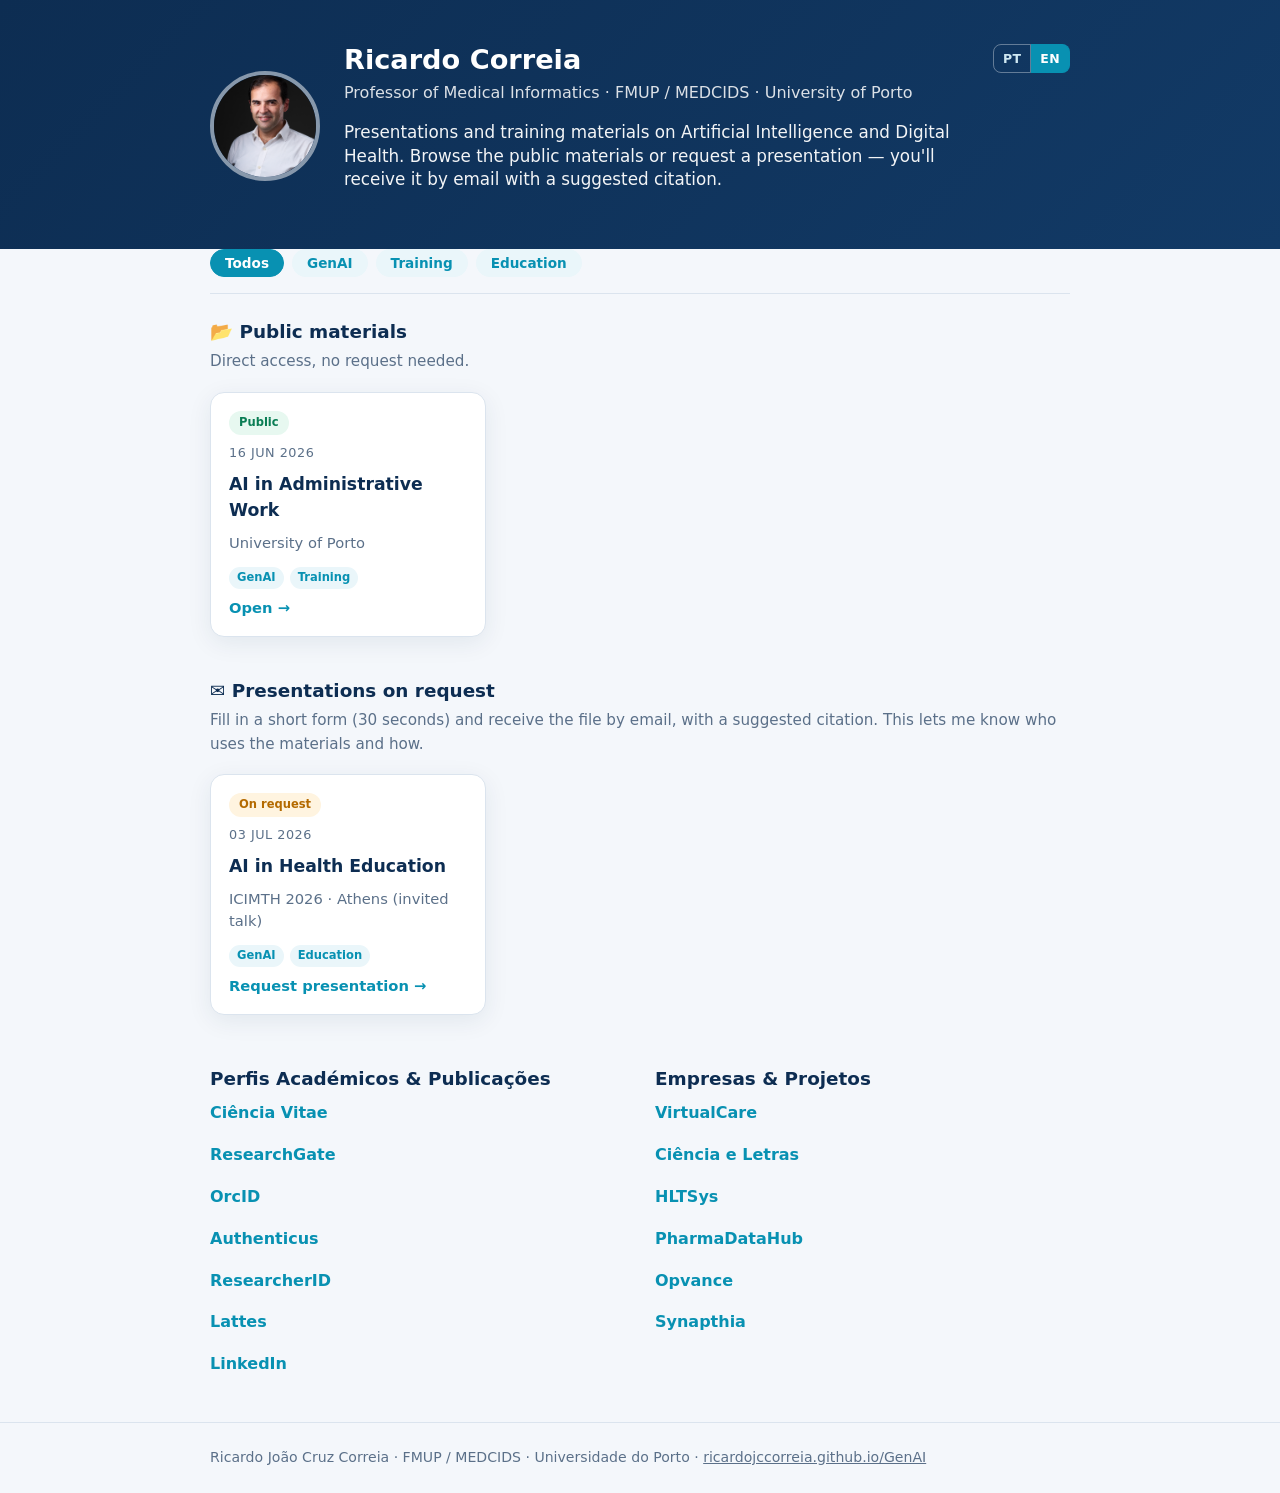
==== commit 3f357981: "Update profile information, enhance layout, and add filtering functionality" ====
--- a/index.html
+++ b/index.html
@@ -14,13 +14,21 @@
         <button type="button" data-lang-btn="pt" onclick="switchLang('pt')">PT</button>
         <button type="button" data-lang-btn="en" onclick="switchLang('en')">EN</button>
       </div>
-      <p class="name">Ricardo Correia</p>
-      <p class="role" data-i18n="role">Professor de Informática Médica · FMUP / MEDCIDS · Universidade do Porto</p>
-      <p class="tagline" data-i18n="tagline">Apresentações e materiais de formação em Inteligência Artificial e Saúde Digital. Pode consultar os materiais públicos ou pedir uma apresentação — recebe-a por email com uma proposta de citação.</p>
+      <!-- TODO: Substituir 'ricardo.jpg' pelo caminho para a sua foto -->
+      <img src="ricardo.jpg" alt="Ricardo Correia" class="profile-pic">
+      <div class="header-text">
+        <p class="name">Ricardo Correia</p>
+        <p class="role" data-i18n="role">Professor de Informática Médica · FMUP / MEDCIDS · Universidade do Porto</p>
+        <p class="tagline" data-i18n="tagline">Apresentações e materiais de formação em Inteligência Artificial e Saúde Digital. Pode consultar os materiais públicos ou pedir uma apresentação — recebe-a por email com uma proposta de citação.</p>
+      </div>
     </div>
   </header>
 
   <main class="wrap">
+    <div class="filters" id="tag-filters">
+      <!-- Os botões de filtro serão inseridos aqui pelo JavaScript -->
+    </div>
+
     <section class="section" id="publicas">
       <h2 data-i18n="pub_h">📂 Materiais públicos</h2>
       <p class="section-note" data-i18n="pub_note">Acesso direto, sem necessidade de pedido.</p>
@@ -32,6 +40,34 @@
       <p class="section-note" data-i18n="form_note">Preencha um formulário curto (30 segundos) e recebe o ficheiro por email, com a citação sugerida. Assim consigo saber quem usa os materiais e como.</p>
       <div class="grid" id="grid-form"></div>
     </section>
+
+    <div class="grid-bio">
+      <section class="section">
+        <h2>Perfis Académicos & Publicações</h2>
+        <div class="link-list">
+          <a href="https://www.cienciavitae.pt/pt/7F17-9F23-61E9" target="_blank">Ciência Vitae</a>
+          <a href="https://www.researchgate.net/profile/Ricardo_Cruz-Correia/" target="_blank">ResearchGate</a>
+          <a href="https://orcid.org/0000-0002-3764-5158" target="_blank">OrcID</a>
+          <a href="https://www.authenticus.pt/R-000-FBK" target="_blank">Authenticus</a>
+          <a href="https://www.researcherid.com/rid/A-2756-2009" target="_blank">ResearcherID</a>
+          <a href="https://lattes.cnpq.br/8710216330372410" target="_blank">Lattes</a>
+          <a href="https://pt.linkedin.com/in/ricardojccorreia" target="_blank">LinkedIn</a>
+        </div>
+      </section>
+
+      <section class="section">
+        <h2>Empresas & Projetos</h2>
+        <div class="link-list">
+          <a href="https://www.virtualcare.pt/" target="_blank">VirtualCare</a>
+          <a href="https://www.ciencia-letras.pt/" target="_blank">Ciência e Letras</a>
+          <a href="https://www.hltsys.pt/" target="_blank">HLTSys</a>
+          <a href="https://www.pharmadatahub.com/" target="_blank">PharmaDataHub</a>
+          <a href="https://www.opvance.com/" target="_blank">Opvance</a>
+          <a href="https://synapthia.com.br/" target="_blank">Synapthia</a>
+        </div>
+      </section>
+    </div>
+
   </main>
 
   <footer class="site-footer">
@@ -45,6 +81,7 @@
   <script src="catalog.js"></script>
   <script>
     (function () {
+      const allCards = [];
       function card(p) {
         const isPublic = p.access === "public";
         const lang = getLang();
@@ -55,7 +92,7 @@
           ? '<span class="badge public">' + t("badge_pub") + '</span>'
           : '<span class="badge form">' + t("badge_form") + '</span>';
         const cta = isPublic ? t("cta_open") : t("cta_req");
-        const tags = pTags(p).map(x => '<span class="tag">' + x + '</span>').join("");
+        const tags = pTags(p).map(x => `<span class="tag" data-tag="${x}">${x}</span>`).join("");
         return `<a class="card" href="${href}">
           ${badge}
           <span class="meta">${fmtDate(p.date)}</span>
@@ -66,15 +103,48 @@
         </a>`;
       }
 
+      function renderCards(presentations) {
+        const pub  = presentations.filter(p => p.access === "public");
+        const form = presentations.filter(p => p.access === "form");
+        const gp = document.getElementById("grid-public");
+        const gf = document.getElementById("grid-form");
+
+        if (pub.length)  { gp.innerHTML = pub.map(card).join(""); document.getElementById("publicas").style.display = "block"; } else { document.getElementById("publicas").style.display = "none"; }
+        if (form.length) { gf.innerHTML = form.map(card).join(""); document.getElementById("pedido").style.display = "block"; } else { document.getElementById("pedido").style.display = "none"; }
+      }
+
+      function setupFilters() {
+        const allTags = [...new Set(PRESENTATIONS.flatMap(p => pTags(p)))];
+        const filtersContainer = document.getElementById("tag-filters");
+        if (!allTags.length || !filtersContainer) return;
+
+        let buttonsHTML = `<button class="tag-filter active" data-tag="all">${t('Todos') || 'Todos'}</button>`;
+        buttonsHTML += allTags.map(tag => `<button class="tag-filter" data-tag="${tag}">${tag}</button>`).join('');
+        filtersContainer.innerHTML = buttonsHTML;
+
+        let activeTag = "all";
+
+        filtersContainer.addEventListener('click', e => {
+          if (e.target.tagName !== 'BUTTON') return;
+          
+          activeTag = e.target.dataset.tag;
+
+          filtersContainer.querySelectorAll('.tag-filter').forEach(btn => {
+            btn.classList.toggle('active', btn.dataset.tag === activeTag);
+          });
+
+          const filteredPresentations = (activeTag === 'all')
+            ? PRESENTATIONS
+            : PRESENTATIONS.filter(p => pTags(p).includes(activeTag));
+          
+          renderCards(filteredPresentations);
+        });
+      }
+
       applyI18n();
+      renderCards(PRESENTATIONS);
+      setupFilters();
 
-      const pub  = PRESENTATIONS.filter(p => p.access === "public");
-      const form = PRESENTATIONS.filter(p => p.access === "form");
-      const gp = document.getElementById("grid-public");
-      const gf = document.getElementById("grid-form");
-
-      if (pub.length)  gp.innerHTML = pub.map(card).join("");  else document.getElementById("publicas").style.display = "none";
-      if (form.length) gf.innerHTML = form.map(card).join(""); else document.getElementById("pedido").style.display = "none";
     })();
   </script>
 </body>
--- a/style.css
+++ b/style.css
@@ -35,10 +35,18 @@
   color: var(--white);
   padding: 44px 0 40px;
 }
-.site-header .wrap { display: flex; flex-direction: column; gap: 6px; }
-.site-header .name { font-size: 1.7rem; font-weight: 700; margin: 0; }
-.site-header .role { font-size: 1rem; opacity: .85; margin: 0; }
-.site-header .tagline { margin-top: 12px; font-size: 1.05rem; max-width: 620px; opacity: .95; }
+.site-header .wrap { display: flex; align-items: center; gap: 24px; }
+.profile-pic {
+  width: 110px; height: 110px;
+  border-radius: 50%;
+  border: 4px solid rgba(255,255,255,.5);
+  object-fit: cover;
+  flex-shrink: 0;
+}
+.header-text { display: flex; flex-direction: column; gap: 6px; }
+.site-header .name { font-size: 1.7rem; font-weight: 700; margin: 0; line-height: 1.2; }
+.site-header .role { font-size: 1rem; opacity: .85; margin: 0; line-height: 1.3; }
+.site-header .tagline { margin-top: 12px; font-size: 1.05rem; max-width: 620px; opacity: .95; line-height: 1.4; }
 .site-header a { color: #bfe6f2; }
 
 /* Seletor de idioma */
@@ -66,6 +74,19 @@
 .section > .section-note { color: var(--muted); margin: 0 0 18px; font-size: .95rem; }
 
 /* Cards */
+.filters {
+  display: flex; flex-wrap: wrap; gap: 8px;
+  margin-bottom: 24px; padding-bottom: 16px;
+  border-bottom: 1px solid var(--line);
+}
+.tag-filter {
+  font-family: inherit; font-size: .85rem; font-weight: 600;
+  background: #eaf6fa; color: var(--cyan);
+  border: 1px solid transparent; padding: 5px 14px; border-radius: 999px;
+  cursor: pointer; transition: all .15s;
+}
+.tag-filter:hover { background: #d8eff6; }
+.tag-filter.active { background: var(--cyan); color: white; border-color: var(--cyan); }
 .grid { display: grid; grid-template-columns: repeat(auto-fill, minmax(260px,1fr)); gap: 16px; }
 .card {
   background: var(--card);
@@ -89,6 +110,23 @@
 .card .cta { margin-top: auto; font-weight: 600; color: var(--cyan); font-size: .92rem; }
 
 /* Form */
+.grid-bio {
+  display: grid; grid-template-columns: 1fr 1fr; gap: 30px;
+  margin-top: 50px;
+}
+.link-list {
+  display: flex; flex-direction: column;
+  gap: 8px;
+}
+.link-list a {
+  font-weight: 600;
+  text-decoration: none;
+  padding: 4px 0;
+  border-bottom: 1px solid transparent;
+  transition: border-color .15s;
+}
+.link-list a:hover { border-bottom-color: var(--cyan); }
+
 .panel {
   background: var(--card); border: 1px solid var(--line);
   border-radius: var(--radius); box-shadow: var(--shadow);
@@ -145,6 +183,9 @@
 .site-footer a { color: var(--muted); }
 
 @media (max-width: 560px) {
+  .site-header .wrap { flex-direction: column; text-align: center; gap: 16px; }
+  .lang-switch { position: static; margin-bottom: 12px; justify-content: center; }
   .site-header { padding: 32px 0 28px; }
   .site-header .name { font-size: 1.4rem; }
+  .grid-bio { grid-template-columns: 1fr; }
 }
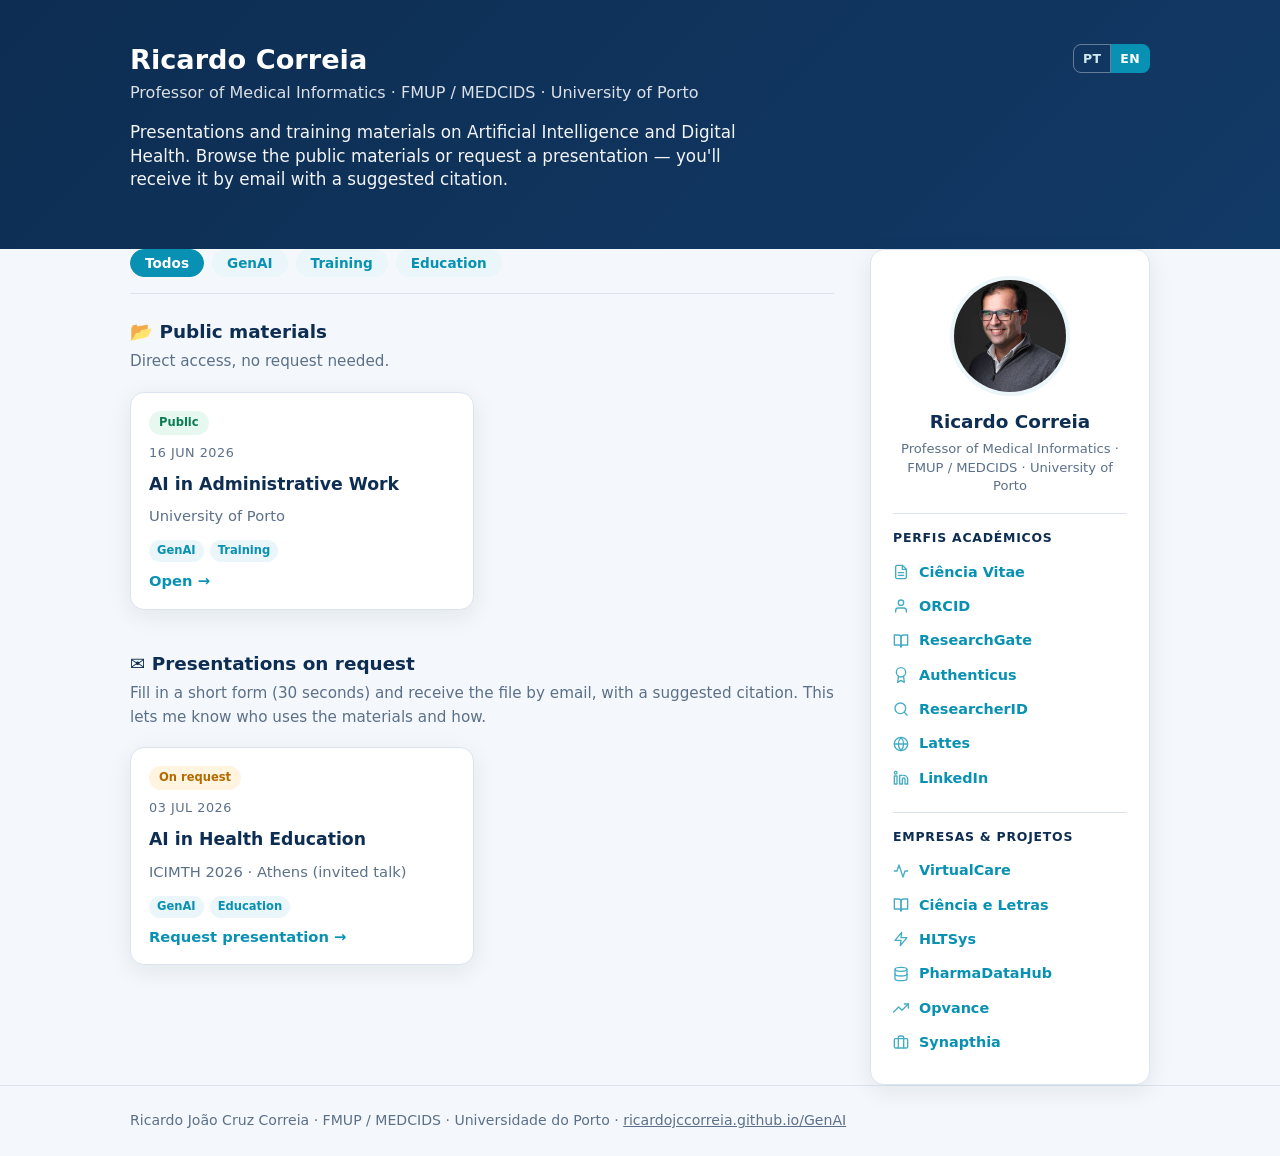
==== commit 336abe73: "Refactor layout and enhance profile section with new icons and styling" ====
--- a/index.html
+++ b/index.html
@@ -14,8 +14,6 @@
         <button type="button" data-lang-btn="pt" onclick="switchLang('pt')">PT</button>
         <button type="button" data-lang-btn="en" onclick="switchLang('en')">EN</button>
       </div>
-      <!-- TODO: Substituir 'ricardo.jpg' pelo caminho para a sua foto -->
-      <img src="ricardo.jpg" alt="Ricardo Correia" class="profile-pic">
       <div class="header-text">
         <p class="name">Ricardo Correia</p>
         <p class="role" data-i18n="role">Professor de Informática Médica · FMUP / MEDCIDS · Universidade do Porto</p>
@@ -24,49 +22,67 @@
     </div>
   </header>
 
-  <main class="wrap">
-    <div class="filters" id="tag-filters">
-      <!-- Os botões de filtro serão inseridos aqui pelo JavaScript -->
+  <!-- Ícones (sprite SVG) -->
+  <svg xmlns="http://www.w3.org/2000/svg" style="display:none" aria-hidden="true">
+    <symbol id="i-linkedin" viewBox="0 0 24 24"><path d="M16 8a6 6 0 0 1 6 6v7h-4v-7a2 2 0 0 0-2-2 2 2 0 0 0-2 2v7h-4V8h4"/><rect x="2" y="9" width="4" height="12"/><circle cx="4" cy="4" r="2"/></symbol>
+    <symbol id="i-cv" viewBox="0 0 24 24"><path d="M14 2H6a2 2 0 0 0-2 2v16a2 2 0 0 0 2 2h12a2 2 0 0 0 2-2V8z"/><polyline points="14 2 14 8 20 8"/><line x1="16" y1="13" x2="8" y2="13"/><line x1="16" y1="17" x2="8" y2="17"/></symbol>
+    <symbol id="i-book" viewBox="0 0 24 24"><path d="M2 3h6a4 4 0 0 1 4 4v14a3 3 0 0 0-3-3H2z"/><path d="M22 3h-6a4 4 0 0 0-4 4v14a3 3 0 0 1 3-3h7z"/></symbol>
+    <symbol id="i-id" viewBox="0 0 24 24"><path d="M20 21v-2a4 4 0 0 0-4-4H8a4 4 0 0 0-4 4v2"/><circle cx="12" cy="7" r="4"/></symbol>
+    <symbol id="i-award" viewBox="0 0 24 24"><circle cx="12" cy="8" r="7"/><polyline points="8.21 13.89 7 23 12 20 17 23 15.79 13.88"/></symbol>
+    <symbol id="i-db" viewBox="0 0 24 24"><ellipse cx="12" cy="5" rx="9" ry="3"/><path d="M21 12c0 1.66-4 3-9 3s-9-1.34-9-3"/><path d="M3 5v14c0 1.66 4 3 9 3s9-1.34 9-3V5"/></symbol>
+    <symbol id="i-search" viewBox="0 0 24 24"><circle cx="11" cy="11" r="8"/><line x1="21" y1="21" x2="16.65" y2="16.65"/></symbol>
+    <symbol id="i-globe" viewBox="0 0 24 24"><circle cx="12" cy="12" r="10"/><line x1="2" y1="12" x2="22" y2="12"/><path d="M12 2a15.3 15.3 0 0 1 4 10 15.3 15.3 0 0 1-4 10 15.3 15.3 0 0 1-4-10 15.3 15.3 0 0 1 4-10z"/></symbol>
+    <symbol id="i-health" viewBox="0 0 24 24"><polyline points="22 12 18 12 15 21 9 3 6 12 2 12"/></symbol>
+    <symbol id="i-briefcase" viewBox="0 0 24 24"><rect x="2" y="7" width="20" height="14" rx="2" ry="2"/><path d="M16 21V5a2 2 0 0 0-2-2h-4a2 2 0 0 0-2 2v16"/></symbol>
+    <symbol id="i-chart" viewBox="0 0 24 24"><polyline points="23 6 13.5 15.5 8.5 10.5 1 18"/><polyline points="17 6 23 6 23 12"/></symbol>
+    <symbol id="i-zap" viewBox="0 0 24 24"><polygon points="13 2 3 14 12 14 11 22 21 10 12 10 13 2"/></symbol>
+  </svg>
+
+  <main class="wrap layout">
+    <div class="content">
+      <div class="filters" id="tag-filters">
+        <!-- Os botões de filtro serão inseridos aqui pelo JavaScript -->
+      </div>
+
+      <section class="section" id="publicas">
+        <h2 data-i18n="pub_h">📂 Materiais públicos</h2>
+        <p class="section-note" data-i18n="pub_note">Acesso direto, sem necessidade de pedido.</p>
+        <div class="grid" id="grid-public"></div>
+      </section>
+
+      <section class="section" id="pedido">
+        <h2 data-i18n="form_h">✉️ Apresentações a pedido</h2>
+        <p class="section-note" data-i18n="form_note">Preencha um formulário curto (30 segundos) e recebe o ficheiro por email, com a citação sugerida. Assim consigo saber quem usa os materiais e como.</p>
+        <div class="grid" id="grid-form"></div>
+      </section>
     </div>
 
-    <section class="section" id="publicas">
-      <h2 data-i18n="pub_h">📂 Materiais públicos</h2>
-      <p class="section-note" data-i18n="pub_note">Acesso direto, sem necessidade de pedido.</p>
-      <div class="grid" id="grid-public"></div>
-    </section>
+    <aside class="profile-card">
+      <img src="ricardo.jpg" alt="Ricardo Correia" class="profile-pic">
+      <p class="profile-name">Ricardo Correia</p>
+      <p class="profile-role" data-i18n="role">Professor de Informática Médica · FMUP / MEDCIDS · Universidade do Porto</p>
 
-    <section class="section" id="pedido">
-      <h2 data-i18n="form_h">✉️ Apresentações a pedido</h2>
-      <p class="section-note" data-i18n="form_note">Preencha um formulário curto (30 segundos) e recebe o ficheiro por email, com a citação sugerida. Assim consigo saber quem usa os materiais e como.</p>
-      <div class="grid" id="grid-form"></div>
-    </section>
+      <h3>Perfis Académicos</h3>
+      <div class="icon-links">
+        <a href="https://www.cienciavitae.pt/pt/7F17-9F23-61E9" target="_blank"><svg><use href="#i-cv"/></svg>Ciência Vitae</a>
+        <a href="https://orcid.org/0000-0002-3764-5158" target="_blank"><svg><use href="#i-id"/></svg>ORCID</a>
+        <a href="https://www.researchgate.net/profile/Ricardo_Cruz-Correia/" target="_blank"><svg><use href="#i-book"/></svg>ResearchGate</a>
+        <a href="https://www.authenticus.pt/R-000-FBK" target="_blank"><svg><use href="#i-award"/></svg>Authenticus</a>
+        <a href="https://www.researcherid.com/rid/A-2756-2009" target="_blank"><svg><use href="#i-search"/></svg>ResearcherID</a>
+        <a href="https://lattes.cnpq.br/8710216330372410" target="_blank"><svg><use href="#i-globe"/></svg>Lattes</a>
+        <a href="https://pt.linkedin.com/in/ricardojccorreia" target="_blank"><svg><use href="#i-linkedin"/></svg>LinkedIn</a>
+      </div>
 
-    <div class="grid-bio">
-      <section class="section">
-        <h2>Perfis Académicos & Publicações</h2>
-        <div class="link-list">
-          <a href="https://www.cienciavitae.pt/pt/7F17-9F23-61E9" target="_blank">Ciência Vitae</a>
-          <a href="https://www.researchgate.net/profile/Ricardo_Cruz-Correia/" target="_blank">ResearchGate</a>
-          <a href="https://orcid.org/0000-0002-3764-5158" target="_blank">OrcID</a>
-          <a href="https://www.authenticus.pt/R-000-FBK" target="_blank">Authenticus</a>
-          <a href="https://www.researcherid.com/rid/A-2756-2009" target="_blank">ResearcherID</a>
-          <a href="https://lattes.cnpq.br/8710216330372410" target="_blank">Lattes</a>
-          <a href="https://pt.linkedin.com/in/ricardojccorreia" target="_blank">LinkedIn</a>
-        </div>
-      </section>
-
-      <section class="section">
-        <h2>Empresas & Projetos</h2>
-        <div class="link-list">
-          <a href="https://www.virtualcare.pt/" target="_blank">VirtualCare</a>
-          <a href="https://www.ciencia-letras.pt/" target="_blank">Ciência e Letras</a>
-          <a href="https://www.hltsys.pt/" target="_blank">HLTSys</a>
-          <a href="https://www.pharmadatahub.com/" target="_blank">PharmaDataHub</a>
-          <a href="https://www.opvance.com/" target="_blank">Opvance</a>
-          <a href="https://synapthia.com.br/" target="_blank">Synapthia</a>
-        </div>
-      </section>
-    </div>
+      <h3>Empresas & Projetos</h3>
+      <div class="icon-links">
+        <a href="https://www.virtualcare.pt/" target="_blank"><svg><use href="#i-health"/></svg>VirtualCare</a>
+        <a href="https://www.ciencia-letras.pt/" target="_blank"><svg><use href="#i-book"/></svg>Ciência e Letras</a>
+        <a href="https://www.hltsys.pt/" target="_blank"><svg><use href="#i-zap"/></svg>HLTSys</a>
+        <a href="https://www.pharmadatahub.com/" target="_blank"><svg><use href="#i-db"/></svg>PharmaDataHub</a>
+        <a href="https://www.opvance.com/" target="_blank"><svg><use href="#i-chart"/></svg>Opvance</a>
+        <a href="https://synapthia.com.br/" target="_blank"><svg><use href="#i-briefcase"/></svg>Synapthia</a>
+      </div>
+    </aside>
 
   </main>
 
--- a/style.css
+++ b/style.css
@@ -27,7 +27,15 @@
 
 a { color: var(--cyan); }
 
-.wrap { max-width: 900px; margin: 0 auto; padding: 0 20px; }
+.wrap { max-width: 1060px; margin: 0 auto; padding: 0 20px; }
+
+/* Layout com ficha lateral */
+.layout {
+  display: grid;
+  grid-template-columns: minmax(0, 1fr) 280px;
+  gap: 36px;
+  align-items: start;
+}
 
 /* Header */
 .site-header {
@@ -36,13 +44,6 @@
   padding: 44px 0 40px;
 }
 .site-header .wrap { display: flex; align-items: center; gap: 24px; }
-.profile-pic {
-  width: 110px; height: 110px;
-  border-radius: 50%;
-  border: 4px solid rgba(255,255,255,.5);
-  object-fit: cover;
-  flex-shrink: 0;
-}
 .header-text { display: flex; flex-direction: column; gap: 6px; }
 .site-header .name { font-size: 1.7rem; font-weight: 700; margin: 0; line-height: 1.2; }
 .site-header .role { font-size: 1rem; opacity: .85; margin: 0; line-height: 1.3; }
@@ -109,23 +110,58 @@
 .badge.form   { background: #fff4e0; color: #b46a00; }
 .card .cta { margin-top: auto; font-weight: 600; color: var(--cyan); font-size: .92rem; }
 
-/* Form */
-.grid-bio {
-  display: grid; grid-template-columns: 1fr 1fr; gap: 30px;
-  margin-top: 50px;
-}
-.link-list {
-  display: flex; flex-direction: column;
-  gap: 8px;
-}
-.link-list a {
-  font-weight: 600;
+/* Ficha de perfil (sidebar) */
+.profile-card {
+  background: var(--card);
+  border: 1px solid var(--line);
+  border-radius: var(--radius);
+  box-shadow: var(--shadow);
+  padding: 26px 22px;
+  position: sticky;
+  top: 24px;
+}
+.profile-pic {
+  display: block;
+  width: 120px; height: 120px;
+  border-radius: 50%;
+  border: 4px solid #eaf6fa;
+  object-fit: cover;
+  margin: 0 auto 12px;
+}
+.profile-name {
+  text-align: center;
+  font-size: 1.15rem; font-weight: 700;
+  color: var(--navy);
+  margin: 0 0 4px;
+}
+.profile-role {
+  text-align: center;
+  font-size: .82rem; color: var(--muted);
+  margin: 0 0 18px; line-height: 1.4;
+}
+.profile-card h3 {
+  font-size: .78rem; font-weight: 700;
+  color: var(--navy); text-transform: uppercase; letter-spacing: .06em;
+  margin: 18px 0 8px;
+  padding-top: 14px;
+  border-top: 1px solid var(--line);
+}
+.icon-links { display: flex; flex-direction: column; gap: 2px; }
+.icon-links a {
+  display: flex; align-items: center; gap: 10px;
+  font-size: .9rem; font-weight: 600;
   text-decoration: none;
-  padding: 4px 0;
-  border-bottom: 1px solid transparent;
-  transition: border-color .15s;
-}
-.link-list a:hover { border-bottom-color: var(--cyan); }
+  padding: 5px 8px; margin: 0 -8px;
+  border-radius: 8px;
+  transition: background .12s;
+}
+.icon-links a:hover { background: #eaf6fa; }
+.icon-links svg {
+  width: 16px; height: 16px; flex-shrink: 0;
+  fill: none; stroke: currentColor;
+  stroke-width: 2; stroke-linecap: round; stroke-linejoin: round;
+  opacity: .75;
+}
 
 .panel {
   background: var(--card); border: 1px solid var(--line);
@@ -182,10 +218,14 @@
 .site-footer { border-top: 1px solid var(--line); padding: 24px 0; color: var(--muted); font-size: .88rem; }
 .site-footer a { color: var(--muted); }
 
+@media (max-width: 820px) {
+  .layout { grid-template-columns: 1fr; }
+  .profile-card { position: static; max-width: 420px; margin: 0 auto; width: 100%; }
+}
+
 @media (max-width: 560px) {
   .site-header .wrap { flex-direction: column; text-align: center; gap: 16px; }
   .lang-switch { position: static; margin-bottom: 12px; justify-content: center; }
   .site-header { padding: 32px 0 28px; }
   .site-header .name { font-size: 1.4rem; }
-  .grid-bio { grid-template-columns: 1fr; }
-}
+}
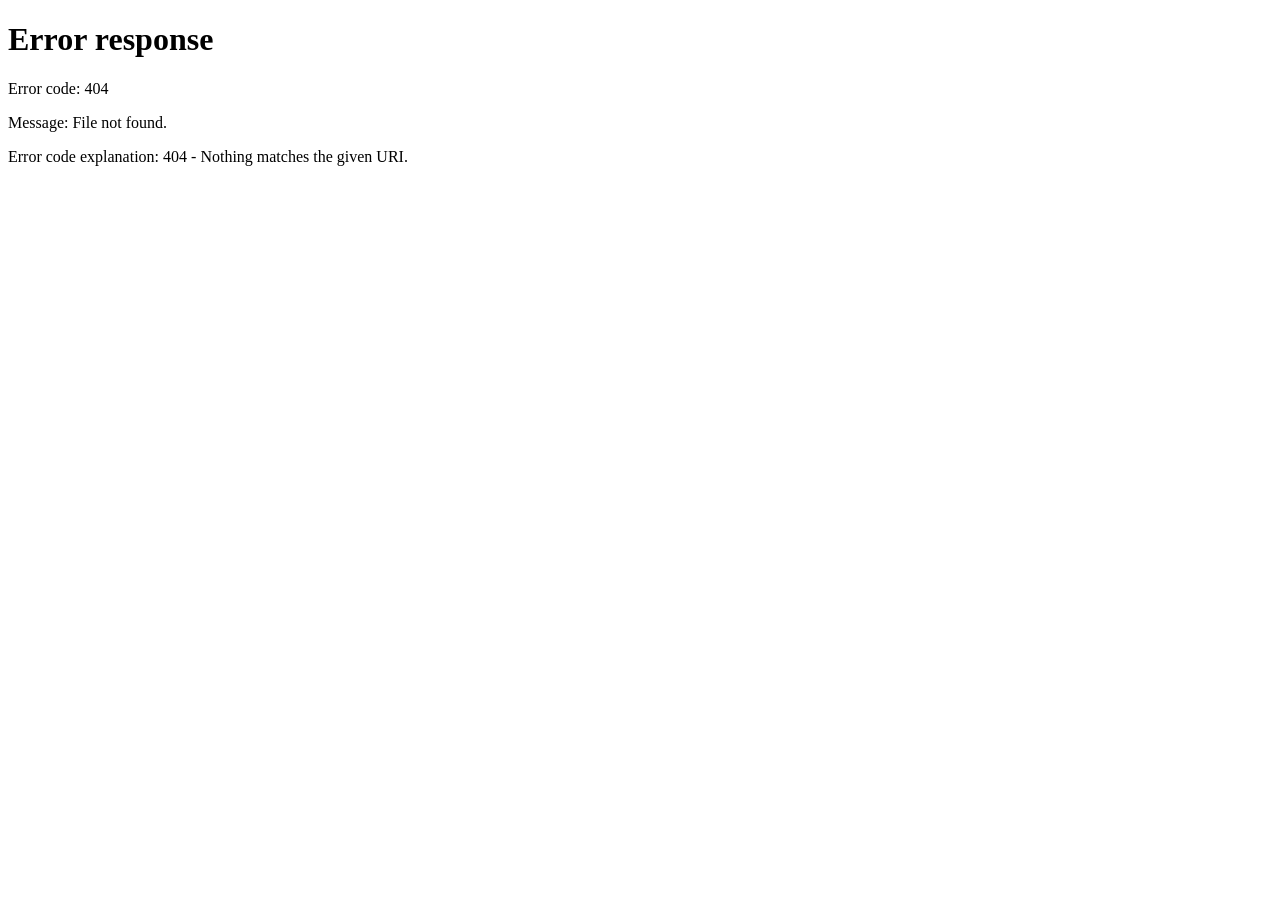
==== commit 2c83940f: "Move presentations to the site's talks register index.html now redirects to /intervencoes/?tema=GenA" ====
--- a/index.html
+++ b/index.html
@@ -1,167 +1,19 @@
 <!DOCTYPE html>
 <html lang="pt">
 <head>
-  <meta charset="utf-8">
-  <meta name="viewport" content="width=device-width, initial-scale=1">
-  <title>Ricardo Correia · Apresentações & Formação em IA</title>
-  <meta name="description" content="Apresentações e materiais de formação em Inteligência Artificial e Saúde Digital de Ricardo Correia (FMUP / MEDCIDS, Universidade do Porto).">
-  <link rel="stylesheet" href="style.css">
+<meta charset="utf-8">
+<meta name="viewport" content="width=device-width, initial-scale=1">
+<title>Intervenções — Ricardo Cruz-Correia</title>
+<meta name="robots" content="noindex">
+<link rel="canonical" href="https://ricardojccorreia.github.io/intervencoes/?tema=GenAI">
+<meta http-equiv="refresh" content="0; url=../intervencoes/?tema=GenAI">
+<script>
+  // As apresentações passaram para o registo de intervenções do site principal.
+  var p = new URLSearchParams(location.search), lang = p.get("lang");
+  location.replace("../intervencoes/?tema=GenAI" + (lang ? "&lang=" + encodeURIComponent(lang) : ""));
+</script>
 </head>
 <body>
-  <header class="site-header">
-    <div class="wrap">
-      <div class="lang-switch">
-        <button type="button" data-lang-btn="pt" onclick="switchLang('pt')">PT</button>
-        <button type="button" data-lang-btn="en" onclick="switchLang('en')">EN</button>
-      </div>
-      <div class="header-text">
-        <p class="name">Ricardo Correia</p>
-        <p class="role" data-i18n="role">Professor de Informática Médica · FMUP / MEDCIDS · Universidade do Porto</p>
-        <p class="tagline" data-i18n="tagline">Apresentações e materiais de formação em Inteligência Artificial e Saúde Digital. Pode consultar os materiais públicos ou pedir uma apresentação — recebe-a por email com uma proposta de citação.</p>
-      </div>
-    </div>
-  </header>
-
-  <!-- Ícones (sprite SVG) -->
-  <svg xmlns="http://www.w3.org/2000/svg" style="display:none" aria-hidden="true">
-    <symbol id="i-linkedin" viewBox="0 0 24 24"><path d="M16 8a6 6 0 0 1 6 6v7h-4v-7a2 2 0 0 0-2-2 2 2 0 0 0-2 2v7h-4V8h4"/><rect x="2" y="9" width="4" height="12"/><circle cx="4" cy="4" r="2"/></symbol>
-    <symbol id="i-cv" viewBox="0 0 24 24"><path d="M14 2H6a2 2 0 0 0-2 2v16a2 2 0 0 0 2 2h12a2 2 0 0 0 2-2V8z"/><polyline points="14 2 14 8 20 8"/><line x1="16" y1="13" x2="8" y2="13"/><line x1="16" y1="17" x2="8" y2="17"/></symbol>
-    <symbol id="i-book" viewBox="0 0 24 24"><path d="M2 3h6a4 4 0 0 1 4 4v14a3 3 0 0 0-3-3H2z"/><path d="M22 3h-6a4 4 0 0 0-4 4v14a3 3 0 0 1 3-3h7z"/></symbol>
-    <symbol id="i-id" viewBox="0 0 24 24"><path d="M20 21v-2a4 4 0 0 0-4-4H8a4 4 0 0 0-4 4v2"/><circle cx="12" cy="7" r="4"/></symbol>
-    <symbol id="i-award" viewBox="0 0 24 24"><circle cx="12" cy="8" r="7"/><polyline points="8.21 13.89 7 23 12 20 17 23 15.79 13.88"/></symbol>
-    <symbol id="i-db" viewBox="0 0 24 24"><ellipse cx="12" cy="5" rx="9" ry="3"/><path d="M21 12c0 1.66-4 3-9 3s-9-1.34-9-3"/><path d="M3 5v14c0 1.66 4 3 9 3s9-1.34 9-3V5"/></symbol>
-    <symbol id="i-search" viewBox="0 0 24 24"><circle cx="11" cy="11" r="8"/><line x1="21" y1="21" x2="16.65" y2="16.65"/></symbol>
-    <symbol id="i-globe" viewBox="0 0 24 24"><circle cx="12" cy="12" r="10"/><line x1="2" y1="12" x2="22" y2="12"/><path d="M12 2a15.3 15.3 0 0 1 4 10 15.3 15.3 0 0 1-4 10 15.3 15.3 0 0 1-4-10 15.3 15.3 0 0 1 4-10z"/></symbol>
-    <symbol id="i-health" viewBox="0 0 24 24"><polyline points="22 12 18 12 15 21 9 3 6 12 2 12"/></symbol>
-    <symbol id="i-briefcase" viewBox="0 0 24 24"><rect x="2" y="7" width="20" height="14" rx="2" ry="2"/><path d="M16 21V5a2 2 0 0 0-2-2h-4a2 2 0 0 0-2 2v16"/></symbol>
-    <symbol id="i-chart" viewBox="0 0 24 24"><polyline points="23 6 13.5 15.5 8.5 10.5 1 18"/><polyline points="17 6 23 6 23 12"/></symbol>
-    <symbol id="i-zap" viewBox="0 0 24 24"><polygon points="13 2 3 14 12 14 11 22 21 10 12 10 13 2"/></symbol>
-  </svg>
-
-  <main class="wrap layout">
-    <div class="content">
-      <div class="filters" id="tag-filters">
-        <!-- Os botões de filtro serão inseridos aqui pelo JavaScript -->
-      </div>
-
-      <section class="section" id="publicas">
-        <h2 data-i18n="pub_h">📂 Materiais públicos</h2>
-        <p class="section-note" data-i18n="pub_note">Acesso direto, sem necessidade de pedido.</p>
-        <div class="grid" id="grid-public"></div>
-      </section>
-
-      <section class="section" id="pedido">
-        <h2 data-i18n="form_h">✉️ Apresentações a pedido</h2>
-        <p class="section-note" data-i18n="form_note">Preencha um formulário curto (30 segundos) e recebe o ficheiro por email, com a citação sugerida. Assim consigo saber quem usa os materiais e como.</p>
-        <div class="grid" id="grid-form"></div>
-      </section>
-    </div>
-
-    <aside class="profile-card">
-      <img src="ricardo.jpg" alt="Ricardo Correia" class="profile-pic">
-      <p class="profile-name">Ricardo Correia</p>
-      <p class="profile-role" data-i18n="role">Professor de Informática Médica · FMUP / MEDCIDS · Universidade do Porto</p>
-
-      <h3>Perfis Académicos</h3>
-      <div class="icon-links">
-        <a href="https://www.cienciavitae.pt/pt/7F17-9F23-61E9" target="_blank"><svg><use href="#i-cv"/></svg>Ciência Vitae</a>
-        <a href="https://orcid.org/0000-0002-3764-5158" target="_blank"><svg><use href="#i-id"/></svg>ORCID</a>
-        <a href="https://www.researchgate.net/profile/Ricardo_Cruz-Correia/" target="_blank"><svg><use href="#i-book"/></svg>ResearchGate</a>
-        <a href="https://www.authenticus.pt/R-000-FBK" target="_blank"><svg><use href="#i-award"/></svg>Authenticus</a>
-        <a href="https://www.researcherid.com/rid/A-2756-2009" target="_blank"><svg><use href="#i-search"/></svg>ResearcherID</a>
-        <a href="https://lattes.cnpq.br/8710216330372410" target="_blank"><svg><use href="#i-globe"/></svg>Lattes</a>
-        <a href="https://pt.linkedin.com/in/ricardojccorreia" target="_blank"><svg><use href="#i-linkedin"/></svg>LinkedIn</a>
-      </div>
-
-      <h3>Empresas & Projetos</h3>
-      <div class="icon-links">
-        <a href="https://www.virtualcare.pt/" target="_blank"><svg><use href="#i-health"/></svg>VirtualCare</a>
-        <a href="https://www.ciencia-letras.pt/" target="_blank"><svg><use href="#i-book"/></svg>Ciência e Letras</a>
-        <a href="https://www.hltsys.pt/" target="_blank"><svg><use href="#i-zap"/></svg>HLTSys</a>
-        <a href="https://www.pharmadatahub.com/" target="_blank"><svg><use href="#i-db"/></svg>PharmaDataHub</a>
-        <a href="https://www.opvance.com/" target="_blank"><svg><use href="#i-chart"/></svg>Opvance</a>
-        <a href="https://synapthia.com.br/" target="_blank"><svg><use href="#i-briefcase"/></svg>Synapthia</a>
-      </div>
-    </aside>
-
-  </main>
-
-  <footer class="site-footer">
-    <div class="wrap">
-      Ricardo João Cruz Correia · FMUP / MEDCIDS · Universidade do Porto ·
-      <a href="https://ricardojccorreia.github.io/GenAI/">ricardojccorreia.github.io/GenAI</a>
-    </div>
-  </footer>
-
-  <script src="i18n.js"></script>
-  <script src="catalog.js"></script>
-  <script>
-    (function () {
-      const allCards = [];
-      function card(p) {
-        const isPublic = p.access === "public";
-        const lang = getLang();
-        const href = isPublic
-          ? p.url + "?lang=" + lang
-          : "pedido.html?slides=" + encodeURIComponent(p.id) + "&lang=" + lang;
-        const badge = isPublic
-          ? '<span class="badge public">' + t("badge_pub") + '</span>'
-          : '<span class="badge form">' + t("badge_form") + '</span>';
-        const cta = isPublic ? t("cta_open") : t("cta_req");
-        const tags = pTags(p).map(x => `<span class="tag" data-tag="${x}">${x}</span>`).join("");
-        return `<a class="card" href="${href}">
-          ${badge}
-          <span class="meta">${fmtDate(p.date)}</span>
-          <span class="title">${pField(p, "title")}</span>
-          <span class="event">${pField(p, "event") || ""}</span>
-          <span class="tags">${tags}</span>
-          <span class="cta">${cta}</span>
-        </a>`;
-      }
-
-      function renderCards(presentations) {
-        const pub  = presentations.filter(p => p.access === "public");
-        const form = presentations.filter(p => p.access === "form");
-        const gp = document.getElementById("grid-public");
-        const gf = document.getElementById("grid-form");
-
-        if (pub.length)  { gp.innerHTML = pub.map(card).join(""); document.getElementById("publicas").style.display = "block"; } else { document.getElementById("publicas").style.display = "none"; }
-        if (form.length) { gf.innerHTML = form.map(card).join(""); document.getElementById("pedido").style.display = "block"; } else { document.getElementById("pedido").style.display = "none"; }
-      }
-
-      function setupFilters() {
-        const allTags = [...new Set(PRESENTATIONS.flatMap(p => pTags(p)))];
-        const filtersContainer = document.getElementById("tag-filters");
-        if (!allTags.length || !filtersContainer) return;
-
-        let buttonsHTML = `<button class="tag-filter active" data-tag="all">${t('Todos') || 'Todos'}</button>`;
-        buttonsHTML += allTags.map(tag => `<button class="tag-filter" data-tag="${tag}">${tag}</button>`).join('');
-        filtersContainer.innerHTML = buttonsHTML;
-
-        let activeTag = "all";
-
-        filtersContainer.addEventListener('click', e => {
-          if (e.target.tagName !== 'BUTTON') return;
-          
-          activeTag = e.target.dataset.tag;
-
-          filtersContainer.querySelectorAll('.tag-filter').forEach(btn => {
-            btn.classList.toggle('active', btn.dataset.tag === activeTag);
-          });
-
-          const filteredPresentations = (activeTag === 'all')
-            ? PRESENTATIONS
-            : PRESENTATIONS.filter(p => pTags(p).includes(activeTag));
-          
-          renderCards(filteredPresentations);
-        });
-      }
-
-      applyI18n();
-      renderCards(PRESENTATIONS);
-      setupFilters();
-
-    })();
-  </script>
+<p>As apresentações estão agora em <a href="../intervencoes/?tema=GenAI">Intervenções</a>. · Talks have moved to <a href="../intervencoes/?tema=GenAI&amp;lang=en">Talks</a>.</p>
 </body>
 </html>
